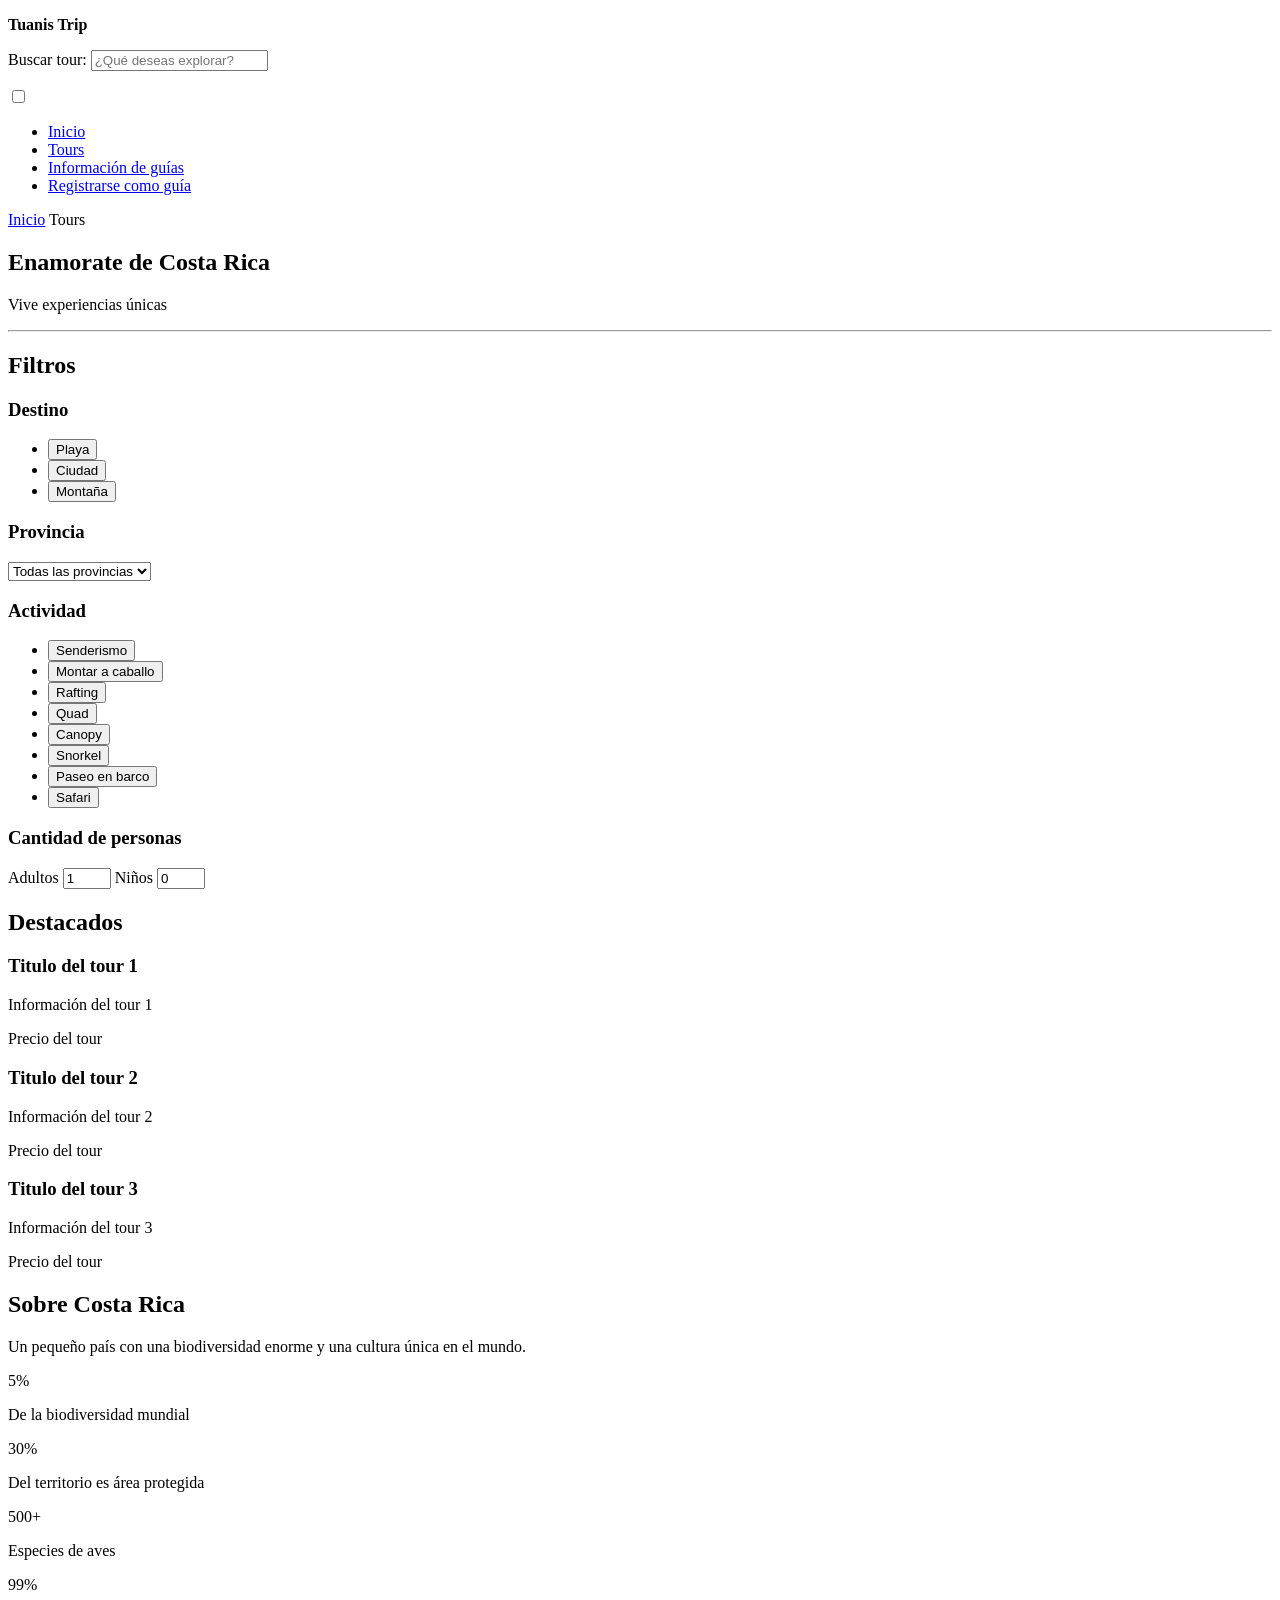
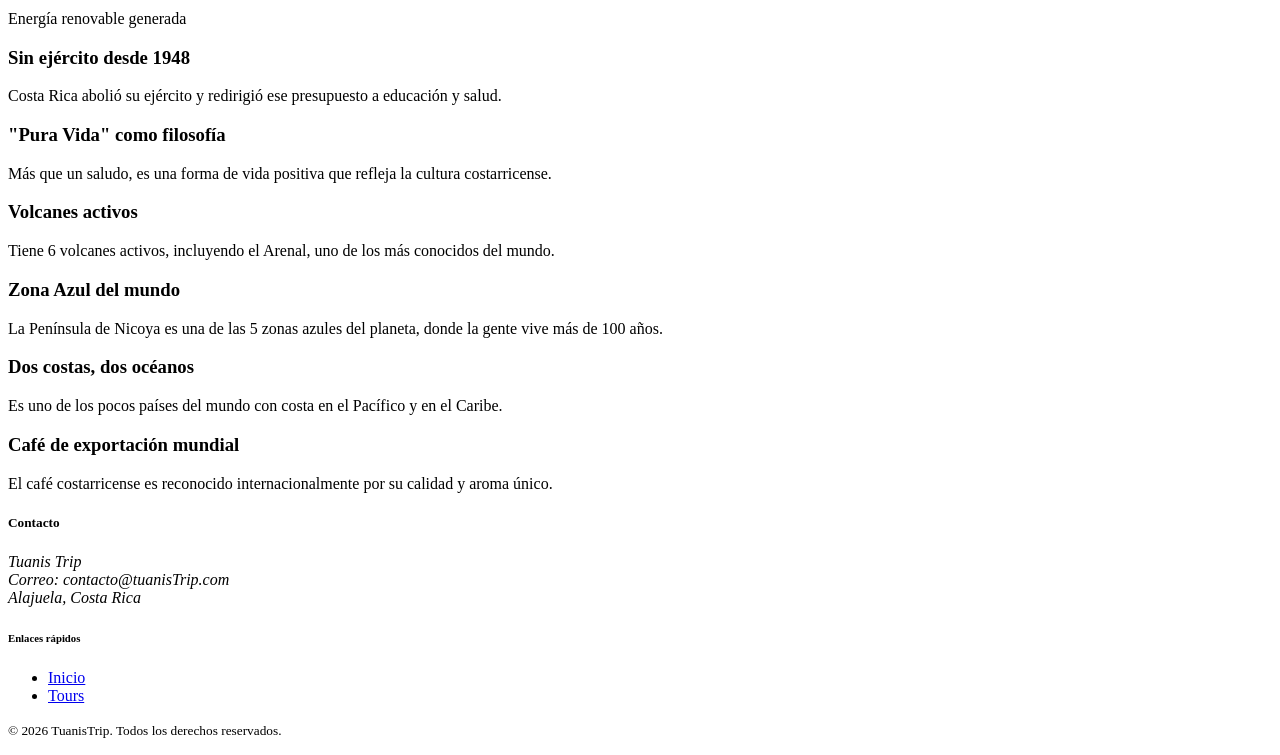
==== index.htm @ bb2200b7 "Añade el pie de pagina" ====
<!DOCTYPE html>
<!--Indica al explorador web que el contenido es de HTML5-->
<html lang="es">
<!--Etiqueta raíz de todo documento HTML-->
<head>
    <!--Podemos agregar características que va a tener la pagina-->
    <meta charset="UTF-8">
    <meta name="viewport" content="width=device-width, initial-scale=1.0">
    <title>Tuanis Trip | Inicio</title>
    <!--Titulo de la pagina web-->
</head>

<!--Contenido de la web-->
<body>
    <!-- Encabezado principal fijo del sitio -->
    <header class="site-header">

        <!-- Agrupa contenido del encabezado -->
        <div class="container header-content">
            <p class="logo"><strong>Tuanis Trip</strong></p>
            <!--Se puede cambiar por la imagen del logo-->

            <label for="busquedaTour">Buscar tour:</label>
            <input type="text" id="busquedaTour" placeholder="¿Qué deseas explorar?">
            <p id="mensajeBusqueda"></p>

            <!-- Checkbox oculto para controlar el menú hamburguesa sin JavaScript -->
            <input type="checkbox" id="menu-toggle" class="menu-toggle">

            <!-- Botón visual del menú hamburguesa -->
            <label for="menu-toggle" class="menu-button">
                <span></span>
                <span></span>
                <span></span>
            </label>

            <!-- Navegación principal -->
            <nav class="main-nav">
                <ul>
                    <li><a class="active-link" href="index.html">Inicio</a></li>
                    <li><a href="#">Tours</a></li>
                    <li><a href="#">Información de guías</a></li>
                    <li><a href="#">Registrarse como guía</a></li>
                </ul>
            </nav>
        </div>
    </header>

    <!-- Ubicación actual Breadcrumb pendiente de hacer -->
    <nav class="breadcrumb" aria-label="Ubicación actual">
        <div class="container">
            <a href="index.html">Inicio</a>
            <span>Tours</span>
        </div>
    </nav>

    <!-- Contenido principal -->
    <main>

        <!-- Sección hero con imagen de fondo -->
        <section class="hero">
            <div class="hero-content">
                <h1>Enamorate de Costa Rica</h1>
                <p>Vive experiencias únicas</p>
            </div>
        </section>

        <hr>
    
        <!-- Sección de exploración: filtros -->
        <section class="seccion-exploracion">

            <!-- Columna izquierda: filtros -->
            <aside class="categorias">
                <h2>Filtros</h2>

                <!-- Filtrar por destino -->
                <h3>Destino</h3>
                
                <ul>
                    <li><button type="button">Playa</button></li>
                    <li><button type="button">Ciudad</button></li>
                    <li><button type="button">Montaña</button></li>
                </ul>

                <!-- Filtrar por provincia -->
                <h3>Provincia</h3>
                
                <div class="grupo-provincia">
                    <select id="provincia" aria-label="Seleccionar provincia">
                        <option value="">Todas las provincias</option>
                        <option value="san-jose">San José</option>
                        <option value="alajuela">Alajuela</option>
                        <option value="cartago">Cartago</option>
                        <option value="heredia">Heredia</option>
                        <option value="guanacaste">Guanacaste</option>
                        <option value="puntarenas">Puntarenas</option>
                        <option value="limon">Limón</option>
                    </select>
                </div>

                <!-- Filtrar por actividad -->
                <h3>Actividad</h3>
                <ul>
                    <li><button type="button">Senderismo</button></li>
                    <li><button type="button">Montar a caballo</button></li>
                    <li><button type="button">Rafting</button></li>
                    <li><button type="button">Quad</button></li>
                    <li><button type="button">Canopy</button></li>
                    <li><button type="button">Snorkel</button></li>
                    <li><button type="button">Paseo en barco</button></li>
                    <li><button type="button">Safari</button></li>
                </ul>

                <!-- Filtrar por cantidad de personas -->
                <h3>Cantidad de personas</h3>
                <div class="grupo-personas">
                    <label for="adultos">Adultos</label>
                    <input type="number" id="adultos" min="1" max="20" value="1">

                    <label for="ninos">Niños</label>
                    <input type="number" id="ninos" min="0" max="20" value="0">
                </div>

            </aside>
            <!-- Fin columna izquierda -->

            <!-- Columna derecha: tours destacados -->
            <section class="destacados">
                <h2>Destacados</h2>

                <article class="tarjeta-tour">
                    <div class="imagen">
                        
                    </div>
                    <div class="tour-info">
                        <h3>Titulo del tour 1</h3>
                        <p>Información del tour 1</p>
                        <p class="tour-precio">Precio del tour</p>
                    </div>
                </article>

                <article class="tarjeta-tour">
                    <div class="imagen">
                        
                    </div>
                    <div class="tour-info">
                        <h3>Titulo del tour 2</h3>
                        <p>Información del tour 2</p>
                        <p class="tour-precio">Precio del tour</p>
                    </div>
                </article>

                <article class="tarjeta-tour">
                    <div class="imagen">
                        
                    </div>
                    <div class="tour-info">
                        <h3>Titulo del tour 3</h3>
                        <p>Información del tour 3</p>
                        <p class="tour-precio">Precio del tour</p>
                    </div>
                </article>

            </section>
            <!-- Fin columna derecha -->

        </section>
        <!-- Fin seccion-exploracion -->

        <section class="info-costa-rica">
            <h2>Sobre Costa Rica</h2>
            <p class="info-subtitulo">Un pequeño país con una biodiversidad enorme y una cultura única en el mundo.</p>
            <!-- Números de impacto -->
            <div class="datos-grid">
                <div class="dato-card">
                    <p class="dato-numero">5%</p>
                    <p class="dato-label">De la biodiversidad mundial</p>
                </div>
    
                <div class="dato-card">
                    <p class="dato-numero">30%</p>
                    <p class="dato-label">Del territorio es área protegida</p>
                </div>
    
                <div class="dato-card">
                    <p class="dato-numero">500+</p>
                    <p class="dato-label">Especies de aves</p>
                </div>
    
                <div class="dato-card">
                    <p class="dato-numero">99%</p>
                    <p class="dato-label">Energía renovable generada</p>
                </div>
    
            </div>
            <!-- Fin datos-grid -->
    
            <!-- Tarjetas de curiosidades -->
            <div class="curiosidades-grid">
                <article class="curiosidad-card">
                    <h3>Sin ejército desde 1948</h3>
                    <p>Costa Rica abolió su ejército y redirigió ese presupuesto a educación y salud.</p>
                </article>
    
                <article class="curiosidad-card">
                    <h3>"Pura Vida" como filosofía</h3>
                    <p>Más que un saludo, es una forma de vida positiva que refleja la cultura costarricense.</p>
                </article>
    
                <article class="curiosidad-card">
                    <h3>Volcanes activos</h3>
                    <p>Tiene 6 volcanes activos, incluyendo el Arenal, uno de los más conocidos del mundo.</p>
                </article>
    
                <article class="curiosidad-card">
                    <h3>Zona Azul del mundo</h3>
                    <p>La Península de Nicoya es una de las 5 zonas azules del planeta, donde la gente vive más de 100 años.</p>
                </article>
        
                <article class="curiosidad-card">
                    <h3>Dos costas, dos océanos</h3>
                    <p>Es uno de los pocos países del mundo con costa en el Pacífico y en el Caribe.</p>
                </article>
    
                <article class="curiosidad-card">
                    <h3>Café de exportación mundial</h3>
                    <p>El café costarricense es reconocido internacionalmente por su calidad y aroma único.</p>
                </article>
    
            </div>
            <!-- Fin curiosidades-grid -->
        </section>
    </main>
    
    <!-- Pie de página -->
    <footer id="contacto">
        <h5>Contacto</h5>
        <address>
            Tuanis Trip<br>
            Correo: contacto@tuanisTrip.com<br>
            Alajuela, Costa Rica
        </address>

        <h6>Enlaces rápidos</h6>
        <ul>
            <li><a href="index.html">Inicio</a></li>
            <li><a href="tours.html">Tours</a></li>
            <!-- Se pueden añadir más enlaces rapido -->
        </ul>

        <p>
            <small>&copy; 2026 TuanisTrip. Todos los derechos reservados.</small>
        </p>
    </footer>

</body>

</html>
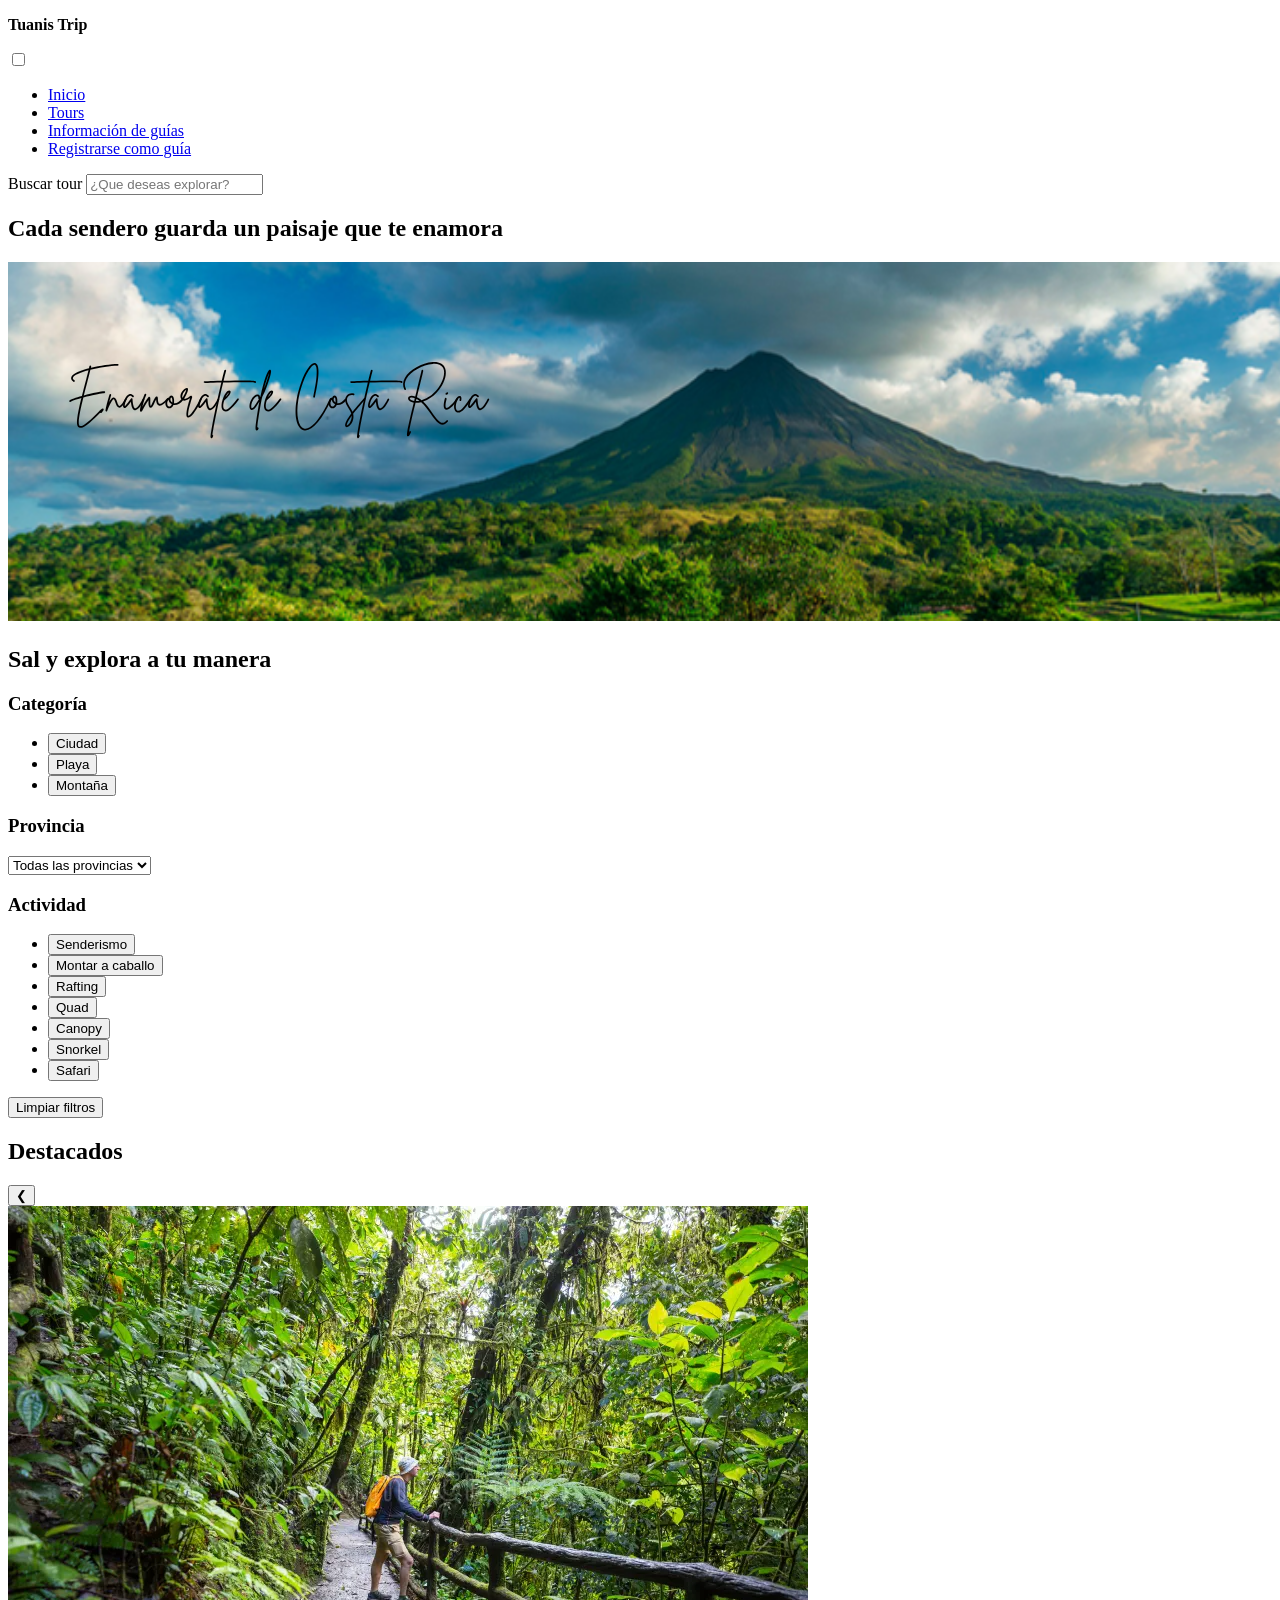
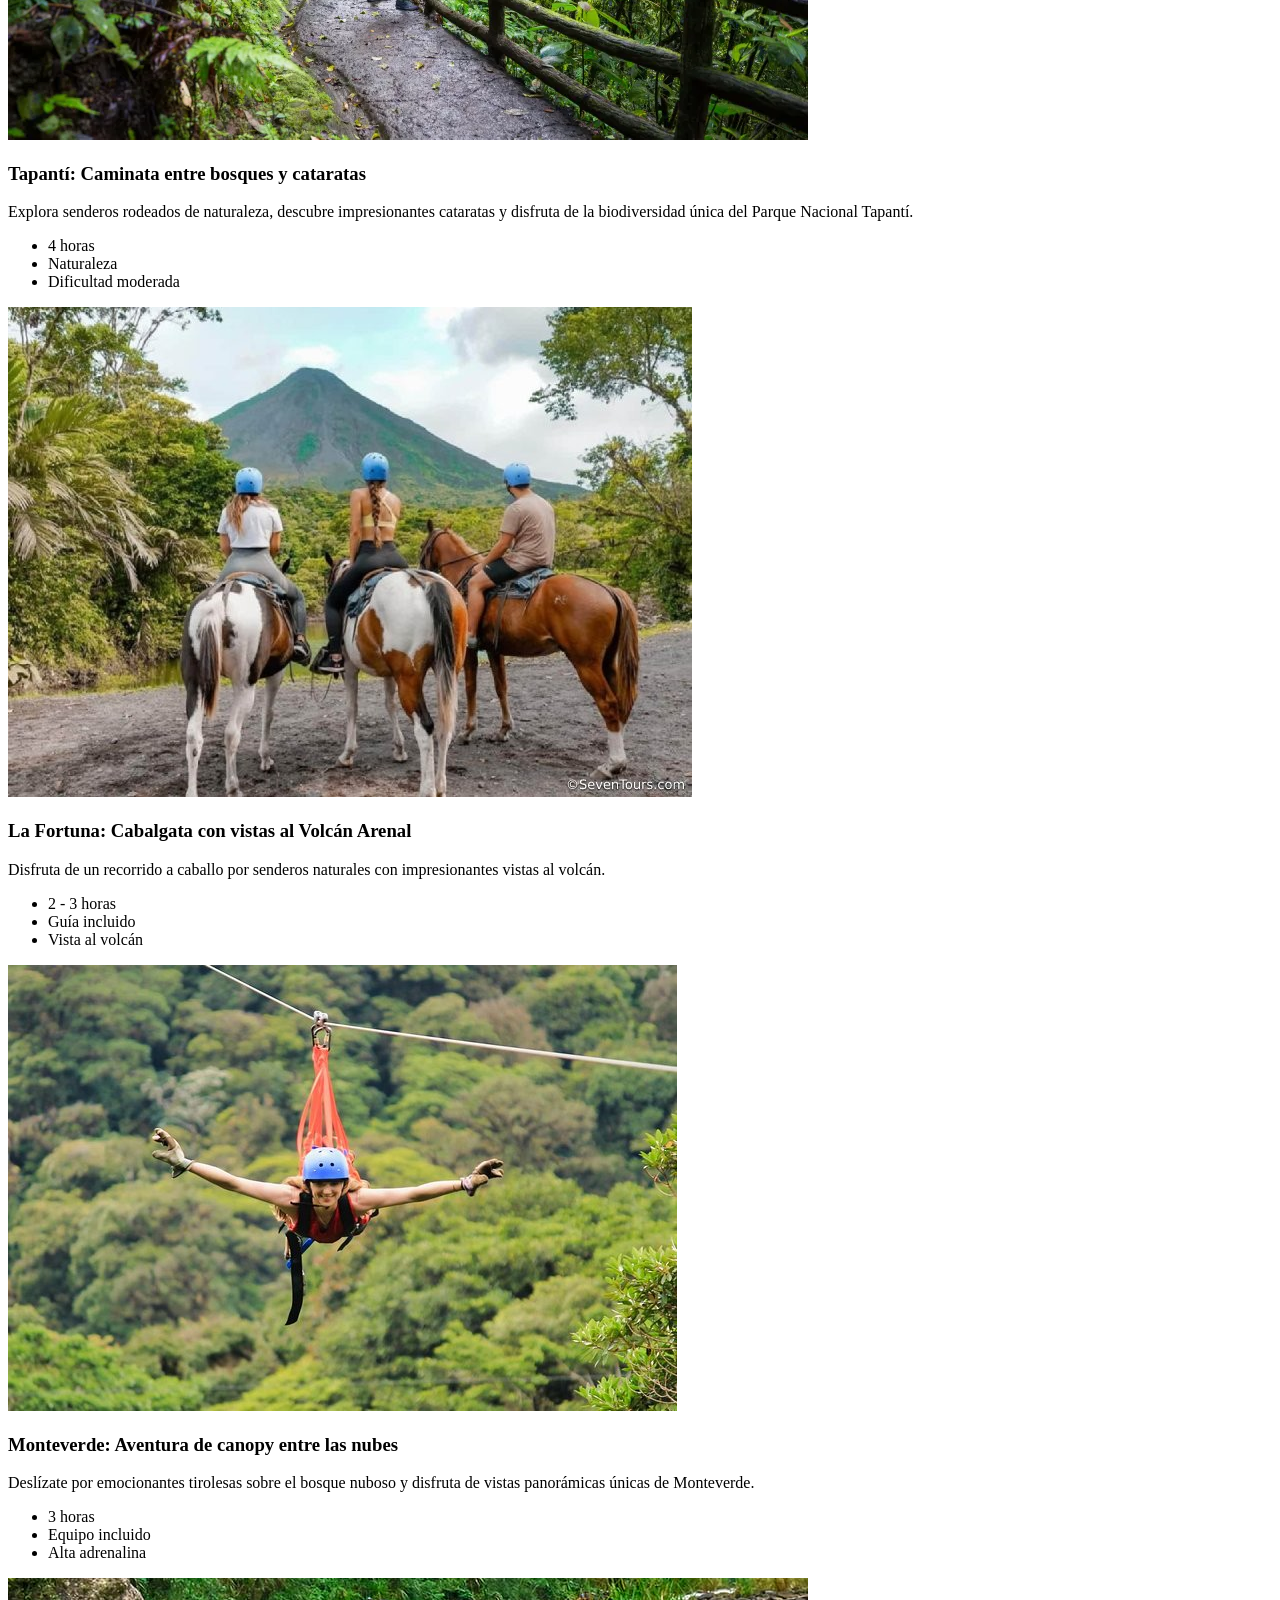
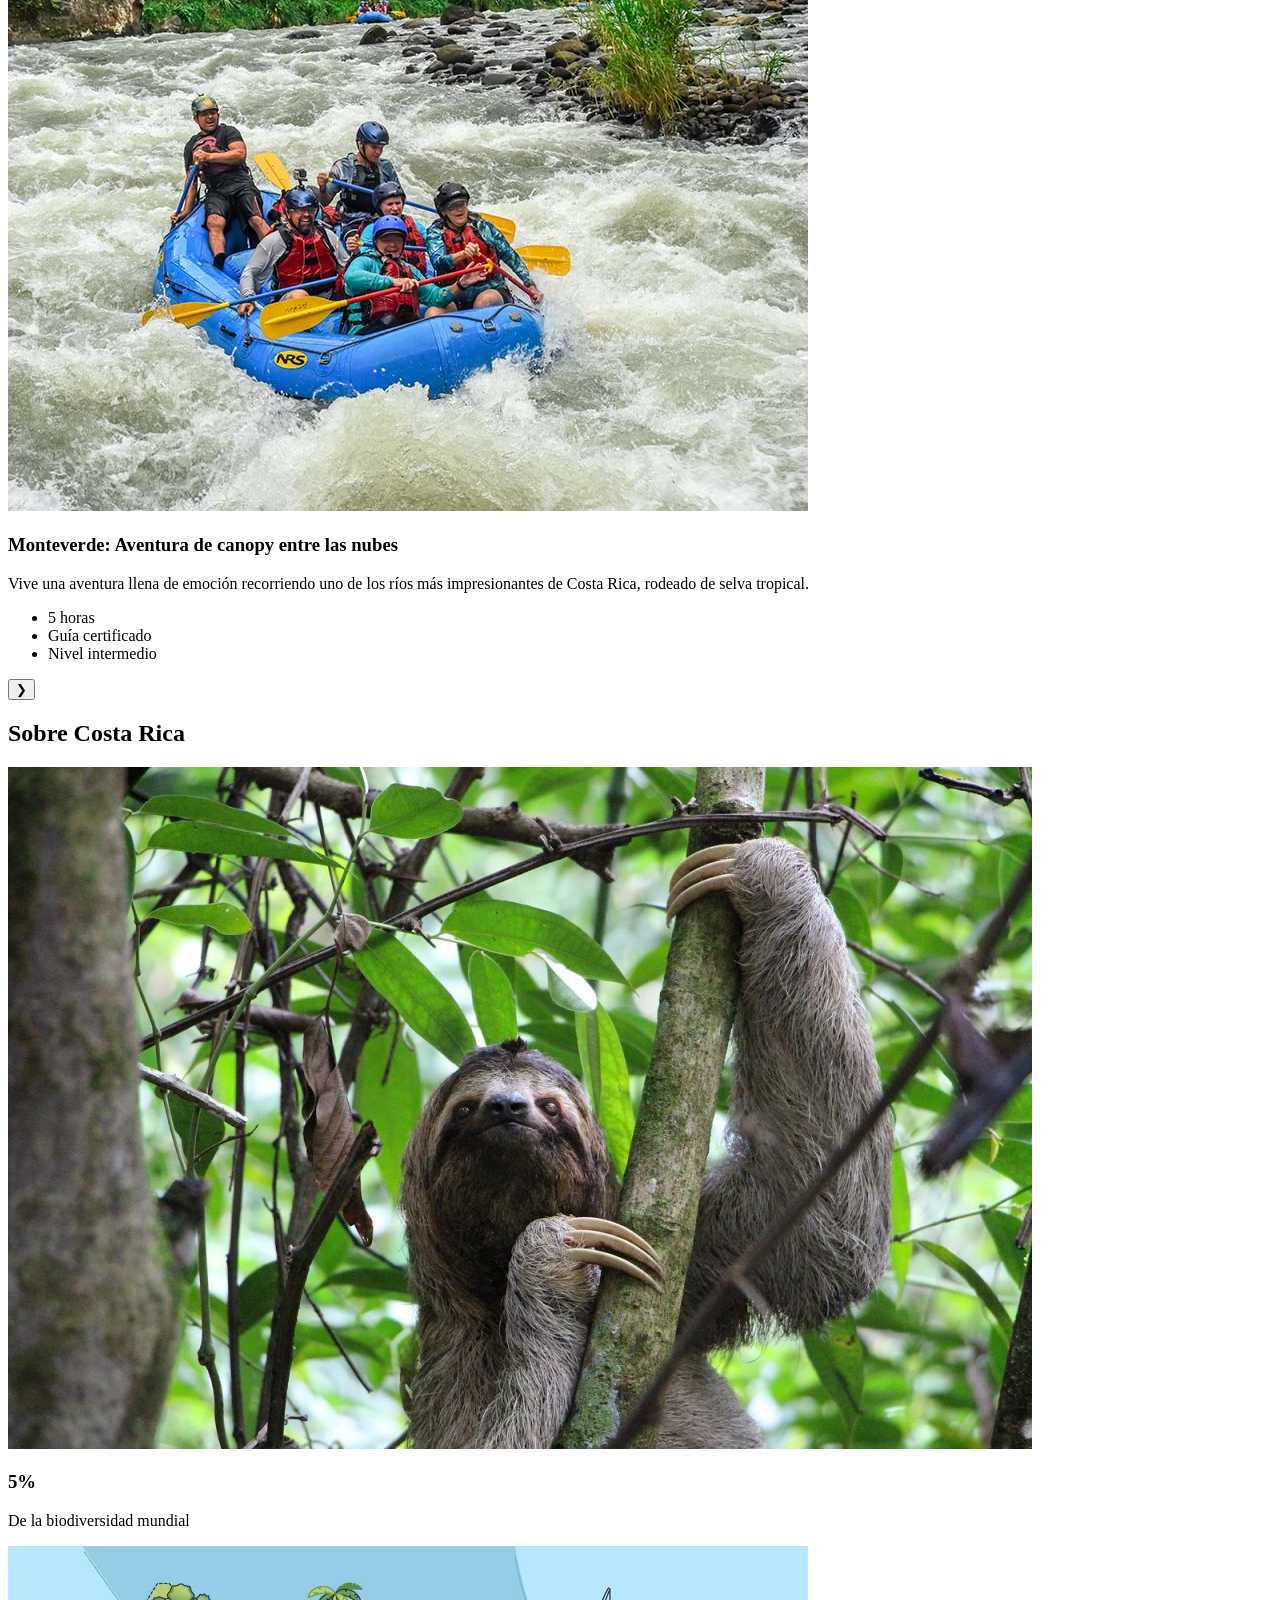
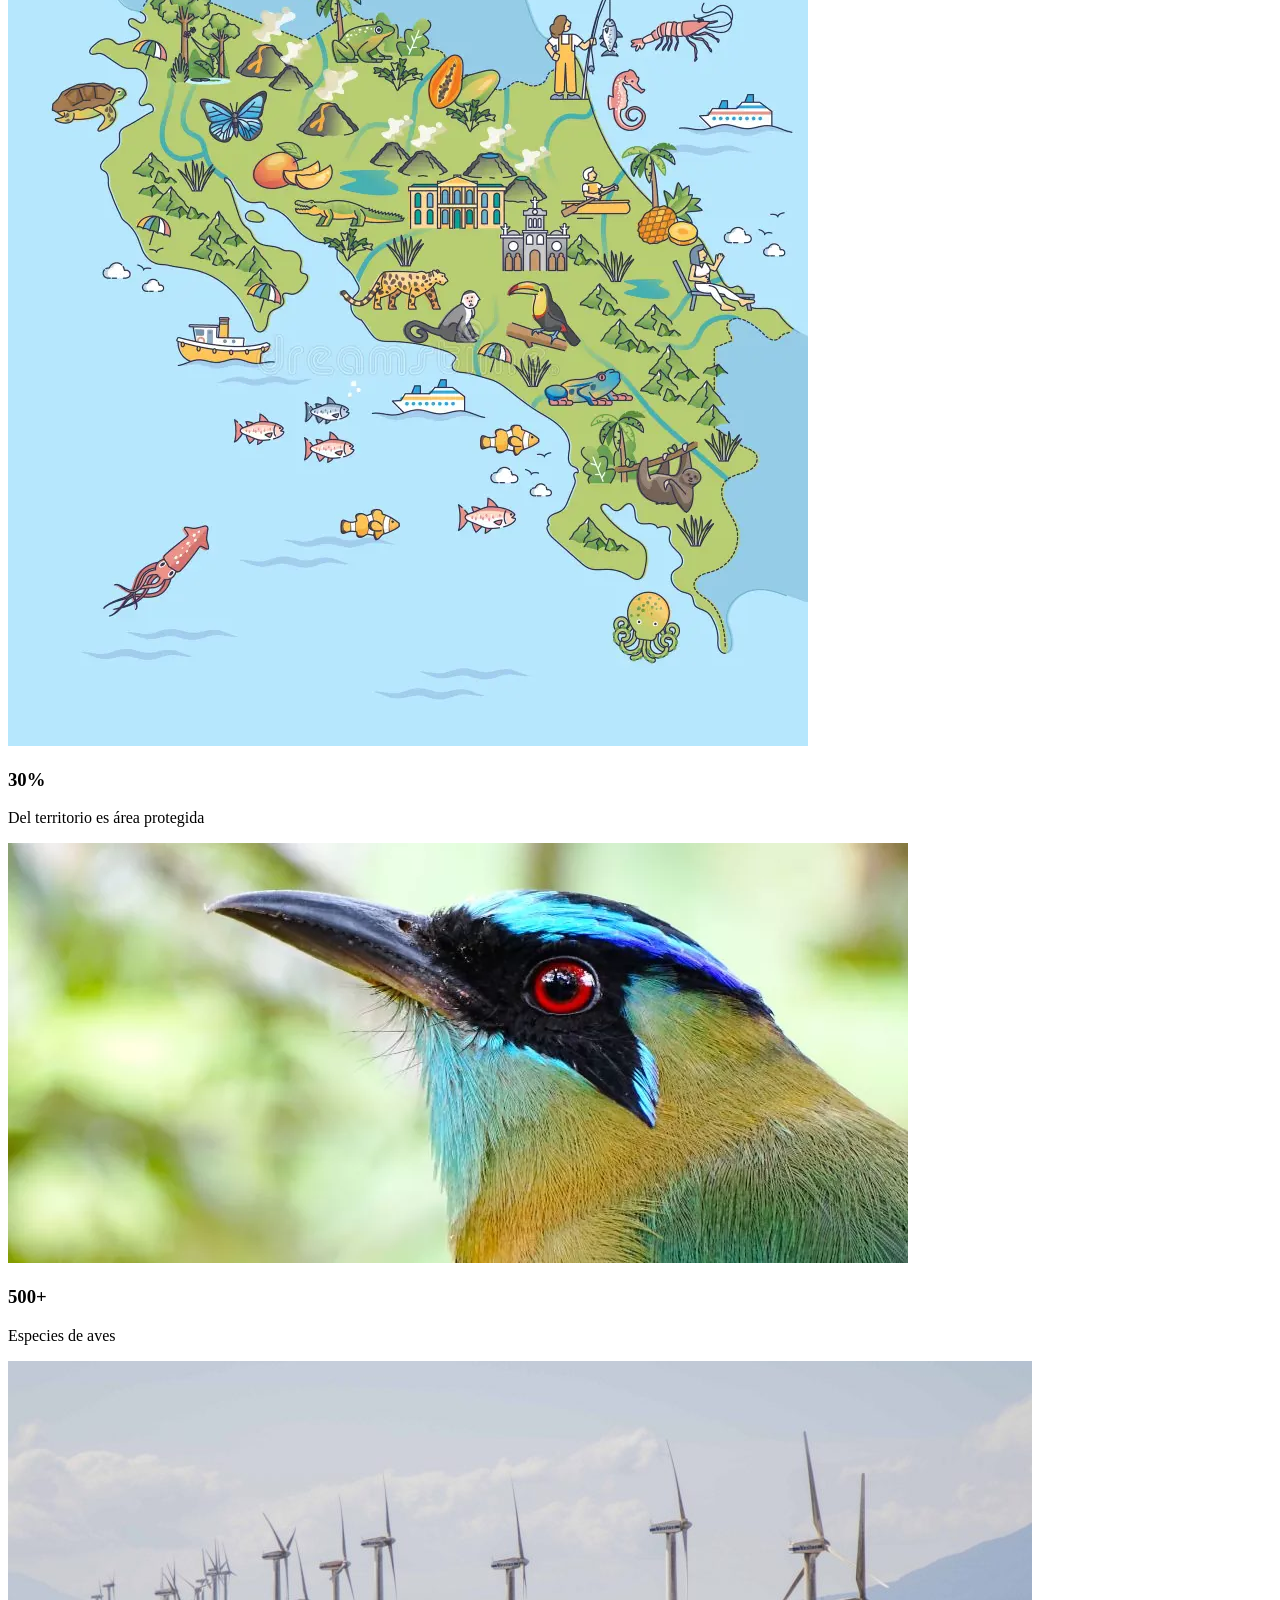
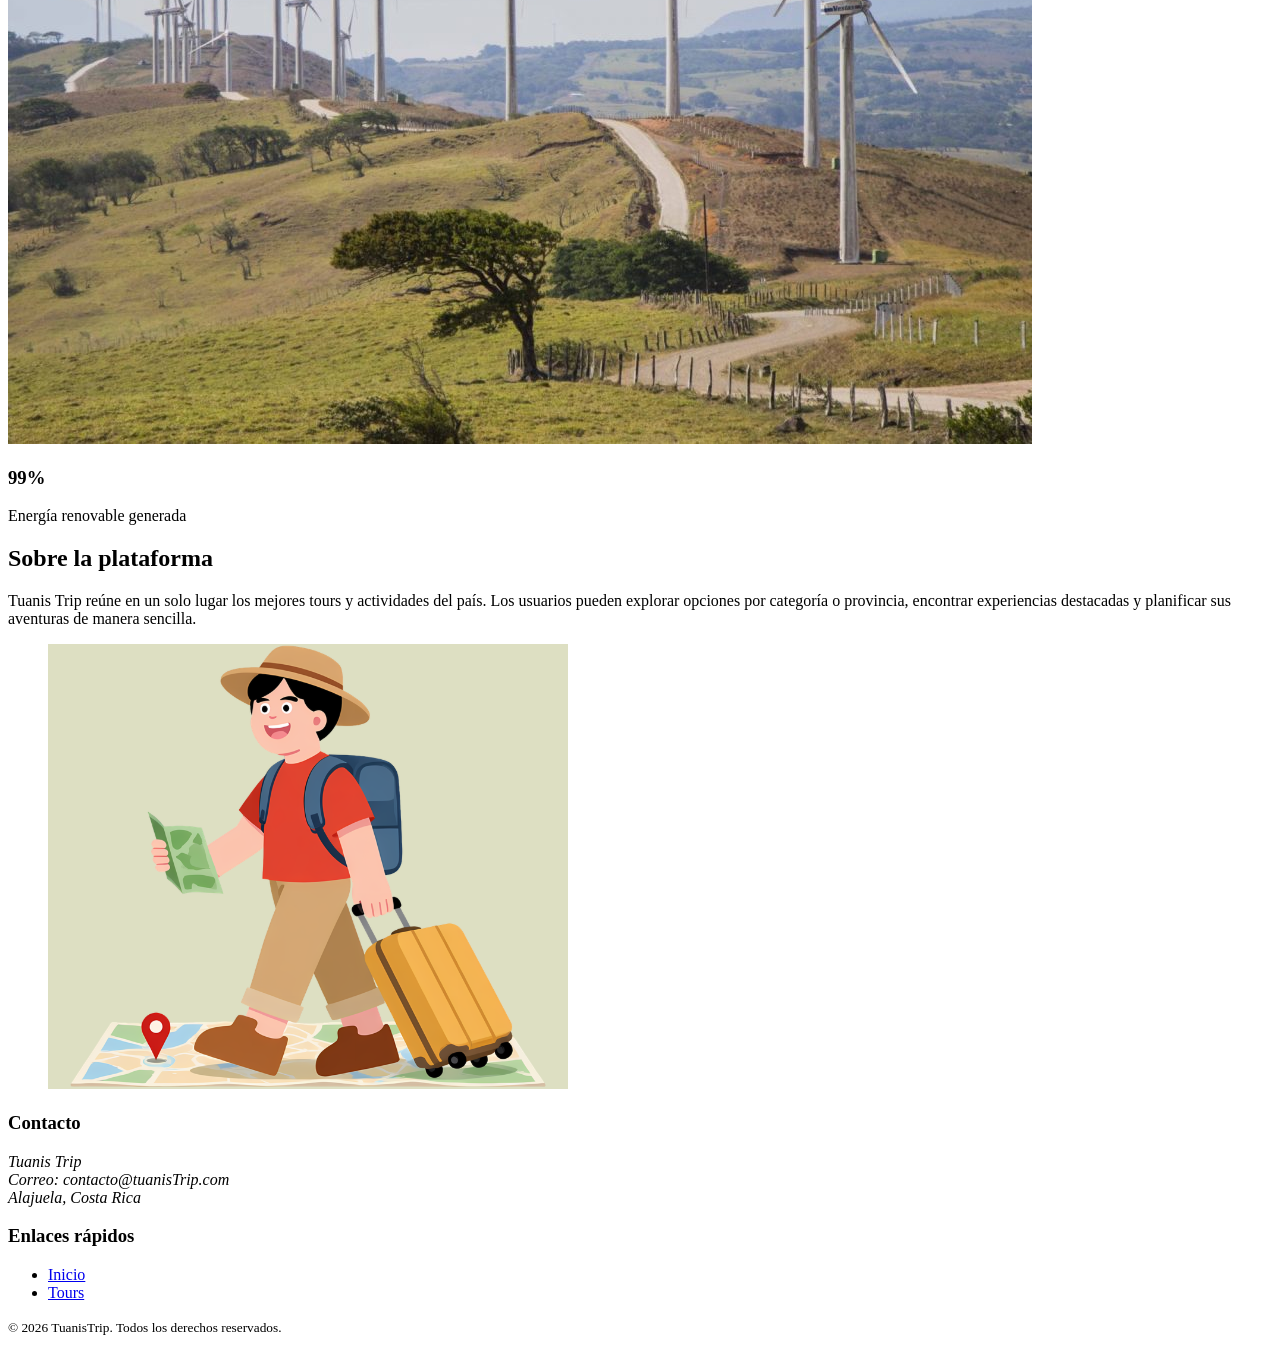
==== commit 99a955a9: "Modificación de estructura HTML" ====
--- a/index.htm
+++ b/index.htm
@@ -20,73 +20,66 @@
             <p class="logo"><strong>Tuanis Trip</strong></p>
             <!--Se puede cambiar por la imagen del logo-->
 
-            <label for="busquedaTour">Buscar tour:</label>
-            <input type="text" id="busquedaTour" placeholder="¿Qué deseas explorar?">
-            <p id="mensajeBusqueda"></p>
-
             <!-- Checkbox oculto para controlar el menú hamburguesa sin JavaScript -->
             <input type="checkbox" id="menu-toggle" class="menu-toggle">
 
             <!-- Botón visual del menú hamburguesa -->
-            <label for="menu-toggle" class="menu-button">
+            <label for="menu-toggle" class="menu-button" aria-label="Abrir menú de navegación">
                 <span></span>
                 <span></span>
                 <span></span>
             </label>
 
             <!-- Navegación principal -->
-            <nav class="main-nav">
+            <nav class="main-nav" aria-label="Navegación principal">
                 <ul>
-                    <li><a class="active-link" href="index.html">Inicio</a></li>
-                    <li><a href="#">Tours</a></li>
-                    <li><a href="#">Información de guías</a></li>
-                    <li><a href="#">Registrarse como guía</a></li>
+                    <li><a href="#inicio">Inicio</a></li>
+                    <li><a href="#tours">Tours</a></li>
+                    <li><a href="#guias">Información de guías</a></li>
+                    <li><a href="#registro-guia">Registrarse como guía</a></li>
                 </ul>
             </nav>
+
+            <!-- Barra de busqueda -->
+            <div class = "buscador">
+                <label for="buscar">Buscar tour</label>
+                <input type="search" id = "buscar" placeholder="¿Que deseas explorar?">
+            </div>
+
         </div>
     </header>
 
-    <!-- Ubicación actual Breadcrumb pendiente de hacer -->
-    <nav class="breadcrumb" aria-label="Ubicación actual">
-        <div class="container">
-            <a href="index.html">Inicio</a>
-            <span>Tours</span>
+    <!-- Imagen de bienvenida -->
+    <section class = "hero-image">
+        <div class = hero-content>
+            <h1>Cada sendero guarda un paisaje que te enamora</h1>
         </div>
-    </nav>
-
-    <!-- Contenido principal -->
+
+        <img src="assets/images/VolcanArenal.png" alt="Volcan Arenal">
+    </section>
+
+    <!-- Contenido principal Filtros y destacados -->
     <main>
-
-        <!-- Sección hero con imagen de fondo -->
-        <section class="hero">
-            <div class="hero-content">
-                <h1>Enamorate de Costa Rica</h1>
-                <p>Vive experiencias únicas</p>
-            </div>
-        </section>
-
-        <hr>
-    
         <!-- Sección de exploración: filtros -->
         <section class="seccion-exploracion">
 
-            <!-- Columna izquierda: filtros -->
-            <aside class="categorias">
-                <h2>Filtros</h2>
-
-                <!-- Filtrar por destino -->
-                <h3>Destino</h3>
-                
-                <ul>
-                    <li><button type="button">Playa</button></li>
-                    <li><button type="button">Ciudad</button></li>
-                    <li><button type="button">Montaña</button></li>
-                </ul>
+            <!-- Filtros -->
+            <aside class="filtros">
+                <h2>Sal y explora a tu manera</h2>
+
+                <!-- Filtrar por categoría -->
+                <div class = "categoria">
+                    <h3>Categoría</h3>
+                    <ul>
+                        <li><button type="button" >Ciudad</button></li>
+                        <li><button type="button">Playa</button></li>
+                        <li><button type="button">Montaña</button></li>
+                    </ul>
+                </div>
 
                 <!-- Filtrar por provincia -->
-                <h3>Provincia</h3>
-                
                 <div class="grupo-provincia">
+                    <h3>Provincia</h3>
                     <select id="provincia" aria-label="Seleccionar provincia">
                         <option value="">Todas las provincias</option>
                         <option value="san-jose">San José</option>
@@ -100,67 +93,109 @@
                 </div>
 
                 <!-- Filtrar por actividad -->
-                <h3>Actividad</h3>
-                <ul>
-                    <li><button type="button">Senderismo</button></li>
-                    <li><button type="button">Montar a caballo</button></li>
-                    <li><button type="button">Rafting</button></li>
-                    <li><button type="button">Quad</button></li>
-                    <li><button type="button">Canopy</button></li>
-                    <li><button type="button">Snorkel</button></li>
-                    <li><button type="button">Paseo en barco</button></li>
-                    <li><button type="button">Safari</button></li>
-                </ul>
-
-                <!-- Filtrar por cantidad de personas -->
-                <h3>Cantidad de personas</h3>
-                <div class="grupo-personas">
-                    <label for="adultos">Adultos</label>
-                    <input type="number" id="adultos" min="1" max="20" value="1">
-
-                    <label for="ninos">Niños</label>
-                    <input type="number" id="ninos" min="0" max="20" value="0">
-                </div>
+                <div class = "actividad">
+                    <h3>Actividad</h3>
+                    <ul>
+                        <li><button type="button">Senderismo</button></li>
+                        <li><button type="button">Montar a caballo</button></li>
+                        <li><button type="button">Rafting</button></li>
+                        <li><button type="button">Quad</button></li>
+                        <li><button type="button">Canopy</button></li>
+                        <li><button type="button">Snorkel</button></li>
+                        <li><button type="button">Safari</button></li>
+                </div>
+                    </ul>
+                    
+
+                <button id="btnLimpiarFiltros" class="btn-clear">Limpiar filtros</button>
 
             </aside>
             <!-- Fin columna izquierda -->
 
-            <!-- Columna derecha: tours destacados -->
+            <!-- Tours destacados -->
             <section class="destacados">
+
                 <h2>Destacados</h2>
 
-                <article class="tarjeta-tour">
-                    <div class="imagen">
-                        
-                    </div>
-                    <div class="tour-info">
-                        <h3>Titulo del tour 1</h3>
-                        <p>Información del tour 1</p>
-                        <p class="tour-precio">Precio del tour</p>
-                    </div>
-                </article>
-
-                <article class="tarjeta-tour">
-                    <div class="imagen">
-                        
-                    </div>
-                    <div class="tour-info">
-                        <h3>Titulo del tour 2</h3>
-                        <p>Información del tour 2</p>
-                        <p class="tour-precio">Precio del tour</p>
-                    </div>
-                </article>
-
-                <article class="tarjeta-tour">
-                    <div class="imagen">
-                        
-                    </div>
-                    <div class="tour-info">
-                        <h3>Titulo del tour 3</h3>
-                        <p>Información del tour 3</p>
-                        <p class="tour-precio">Precio del tour</p>
-                    </div>
-                </article>
+                <button id="btnAnterior">&#10094;</button>
+
+                <div class="contenedor-carrusel">
+                    <!-- Tour 1 -->
+                    <article class="tarjeta-tour">
+                        <img src="assets/images/Caminata.png" alt="Caminata en Tapantí">
+                        <div>
+                            <h3>Tapantí: Caminata entre bosques y cataratas</h3>
+
+                            <p>
+                                Explora senderos rodeados de naturaleza,
+                                descubre impresionantes cataratas y disfruta
+                                de la biodiversidad única del Parque Nacional Tapantí. 
+                            </p>
+                            <ul>
+                                <li>4 horas</li>
+                                <li>Naturaleza</li>
+                                <li>Dificultad moderada</li>
+                            </ul>
+                        </div>
+                    </article>
+
+                    <!-- Tour 2 -->
+                    <article class="tarjeta-tour">
+                        <img src="assets/images/Cabalgata.png" alt="Cabalgata en La Fortuna">
+                        <div>
+                            <h3>La Fortuna: Cabalgata con vistas al Volcán Arenal</h3>
+
+                            <p>
+                                Disfruta de un recorrido a caballo por senderos
+                                naturales con impresionantes vistas al volcán.
+                            </p>
+                            <ul>
+                                <li>2 - 3 horas</li>
+                                <li>Guía incluido</li>
+                                <li>Vista al volcán</li>
+                            </ul>
+                        </div>
+                    </article>
+
+                    <!-- Tour 3 -->
+                    <article class="tarjeta-tour">
+                        <img src="assets/images/Canopy.png" alt="Canopy en Montever">
+                        <div>
+                            <h3>Monteverde: Aventura de canopy entre las nubes</h3>
+
+                            <p>
+                                Deslízate por emocionantes tirolesas sobre el bosque nuboso
+                                y disfruta de vistas panorámicas únicas de Monteverde.
+                            </p>
+                            <ul>
+                                <li>3 horas</li>
+                                <li>Equipo incluido</li>
+                                <li>Alta adrenalina</li>
+                            </ul>
+                        </div>
+                    </article>
+
+                    <!-- Tour 4 -->
+                    <article class="tarjeta-tour">
+                        <img src="assets/images/Rafting.png" alt="Rafting en el Río Pacuare">
+                        <div>
+                            <h3>Monteverde: Aventura de canopy entre las nubes</h3>
+
+                            <p>
+                                Vive una aventura llena de emoción recorriendo uno de los
+                                ríos más impresionantes de Costa Rica, rodeado de selva tropical.
+                            </p>
+                            <ul>
+                                <li>5 horas</li>
+                                <li>Guía certificado</li>
+                                <li>Nivel intermedio</li>
+                            </ul>
+                        </div>
+                    </article>
+
+                </div>
+
+                <button id="btnSiguiente">&#10095;</button>
 
             </section>
             <!-- Fin columna derecha -->
@@ -168,81 +203,73 @@
         </section>
         <!-- Fin seccion-exploracion -->
 
-        <section class="info-costa-rica">
+        <!-- Información de CR -->
+        <section class = "sobre-CR">
             <h2>Sobre Costa Rica</h2>
-            <p class="info-subtitulo">Un pequeño país con una biodiversidad enorme y una cultura única en el mundo.</p>
-            <!-- Números de impacto -->
-            <div class="datos-grid">
-                <div class="dato-card">
-                    <p class="dato-numero">5%</p>
-                    <p class="dato-label">De la biodiversidad mundial</p>
-                </div>
-    
-                <div class="dato-card">
-                    <p class="dato-numero">30%</p>
-                    <p class="dato-label">Del territorio es área protegida</p>
-                </div>
-    
-                <div class="dato-card">
-                    <p class="dato-numero">500+</p>
-                    <p class="dato-label">Especies de aves</p>
-                </div>
-    
-                <div class="dato-card">
-                    <p class="dato-numero">99%</p>
-                    <p class="dato-label">Energía renovable generada</p>
-                </div>
-    
-            </div>
-            <!-- Fin datos-grid -->
-    
-            <!-- Tarjetas de curiosidades -->
-            <div class="curiosidades-grid">
-                <article class="curiosidad-card">
-                    <h3>Sin ejército desde 1948</h3>
-                    <p>Costa Rica abolió su ejército y redirigió ese presupuesto a educación y salud.</p>
-                </article>
-    
-                <article class="curiosidad-card">
-                    <h3>"Pura Vida" como filosofía</h3>
-                    <p>Más que un saludo, es una forma de vida positiva que refleja la cultura costarricense.</p>
-                </article>
-    
-                <article class="curiosidad-card">
-                    <h3>Volcanes activos</h3>
-                    <p>Tiene 6 volcanes activos, incluyendo el Arenal, uno de los más conocidos del mundo.</p>
-                </article>
-    
-                <article class="curiosidad-card">
-                    <h3>Zona Azul del mundo</h3>
-                    <p>La Península de Nicoya es una de las 5 zonas azules del planeta, donde la gente vive más de 100 años.</p>
-                </article>
-        
-                <article class="curiosidad-card">
-                    <h3>Dos costas, dos océanos</h3>
-                    <p>Es uno de los pocos países del mundo con costa en el Pacífico y en el Caribe.</p>
-                </article>
-    
-                <article class="curiosidad-card">
-                    <h3>Café de exportación mundial</h3>
-                    <p>El café costarricense es reconocido internacionalmente por su calidad y aroma único.</p>
-                </article>
-    
-            </div>
-            <!-- Fin curiosidades-grid -->
+
+            <!-- Dato 1 -->
+            <article class = "card-CR">
+                <img src="assets/images/Perezoso.png" alt="Perezoso">
+                <h3>5%</h3>
+                <p>De la biodiversidad mundial</p>
+            </article>
+
+            <!-- Dato 2 -->
+            <article class = "card-CR">
+                <img src="assets/images/Mapa.png" alt="Mapa de Costa Rica">
+                <h3>30%</h3>
+                <p>Del territorio es área protegida</p>
+            </article>
+
+            <!-- Dato 3 -->
+            <article class = "card-CR">
+                <img src="assets/images/Ave.png" alt="Ave de CR">
+                <h3>500+</h3>
+                <p>Especies de aves</p>
+            </article>
+
+            <!-- Dato 4 -->
+            <article class = "card-CR">
+                <img src="assets/images/EnergíaRenovable.png" alt="Energía renovable">
+                <h3>99%</h3>
+                <p>Energía renovable generada</p>
+            </article>
+
         </section>
+        <!-- Fin Sobre CR -->
+
+        <!-- Sobre la Plataforma -->
+        <section class="sobre-plataforma">
+
+            <article>
+                <h2>Sobre la plataforma</h2>
+                <p>
+                    Tuanis Trip reúne en un solo lugar los mejores tours y
+                    actividades del país. Los usuarios pueden explorar opciones
+                    por categoría o provincia, encontrar experiencias destacadas
+                    y planificar sus aventuras de manera sencilla.
+                </p>
+            </article>
+
+            <figure>
+                <img src="assets/images/turista.png" alt="Turista explorando Costa Rica">
+            </figure>
+
+        </section>
+        <!-- Fin Sobre la Plataforma -->
+
     </main>
     
     <!-- Pie de página -->
     <footer id="contacto">
-        <h5>Contacto</h5>
+        <h3>Contacto</h3>
         <address>
             Tuanis Trip<br>
             Correo: contacto@tuanisTrip.com<br>
             Alajuela, Costa Rica
         </address>
 
-        <h6>Enlaces rápidos</h6>
+        <h3>Enlaces rápidos</h3>
         <ul>
             <li><a href="index.html">Inicio</a></li>
             <li><a href="tours.html">Tours</a></li>
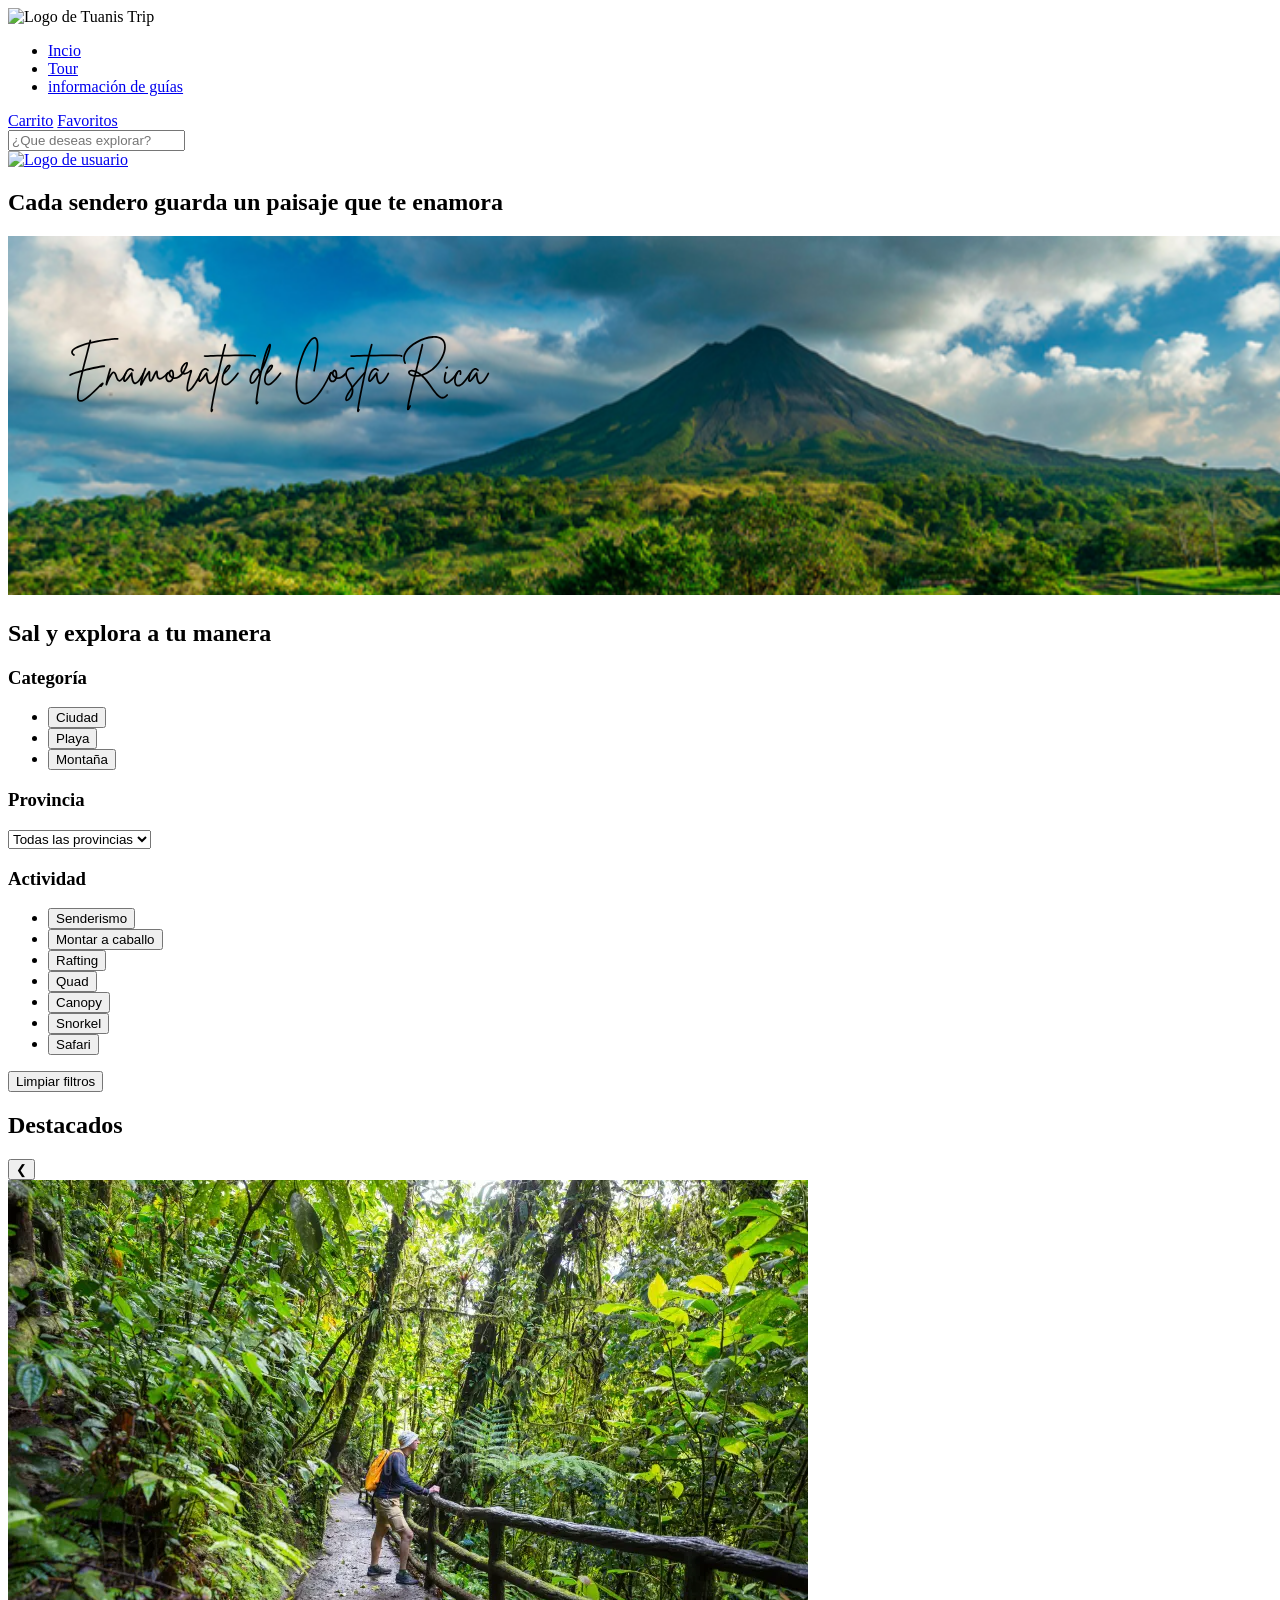
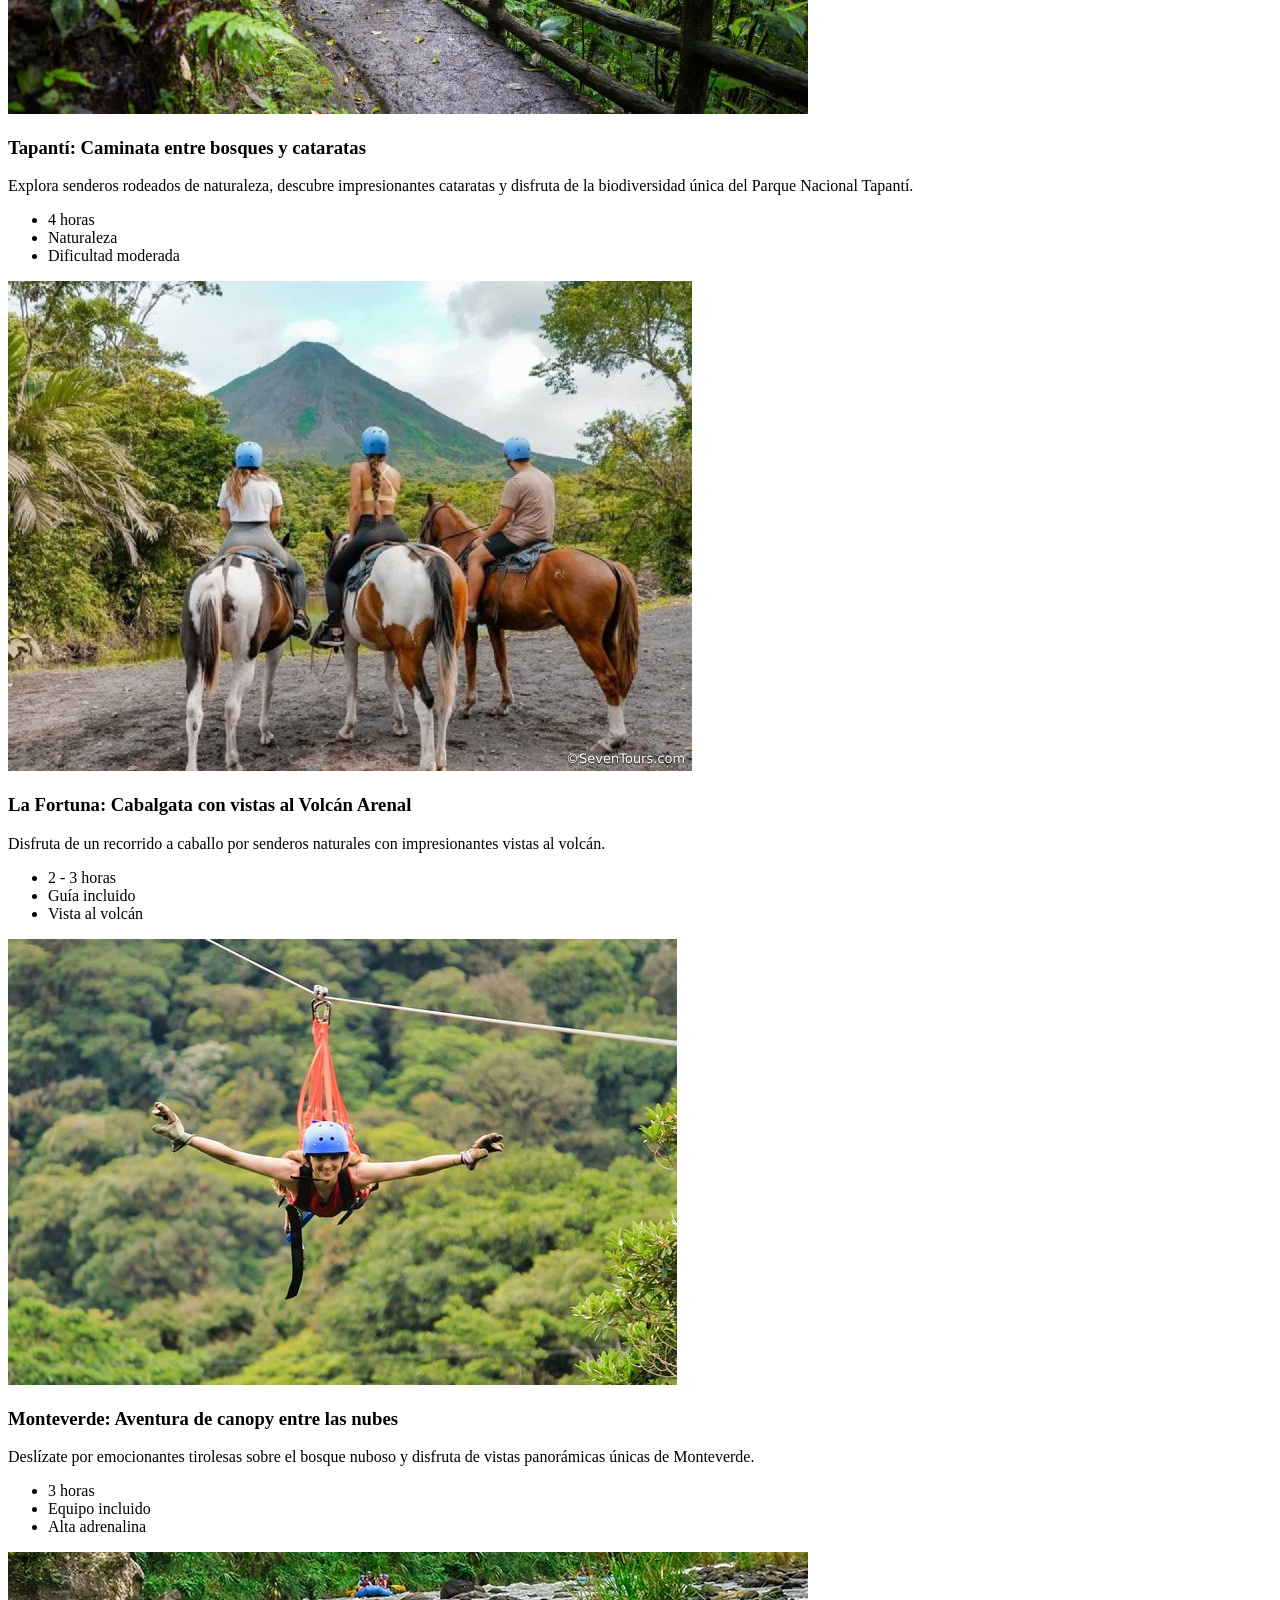
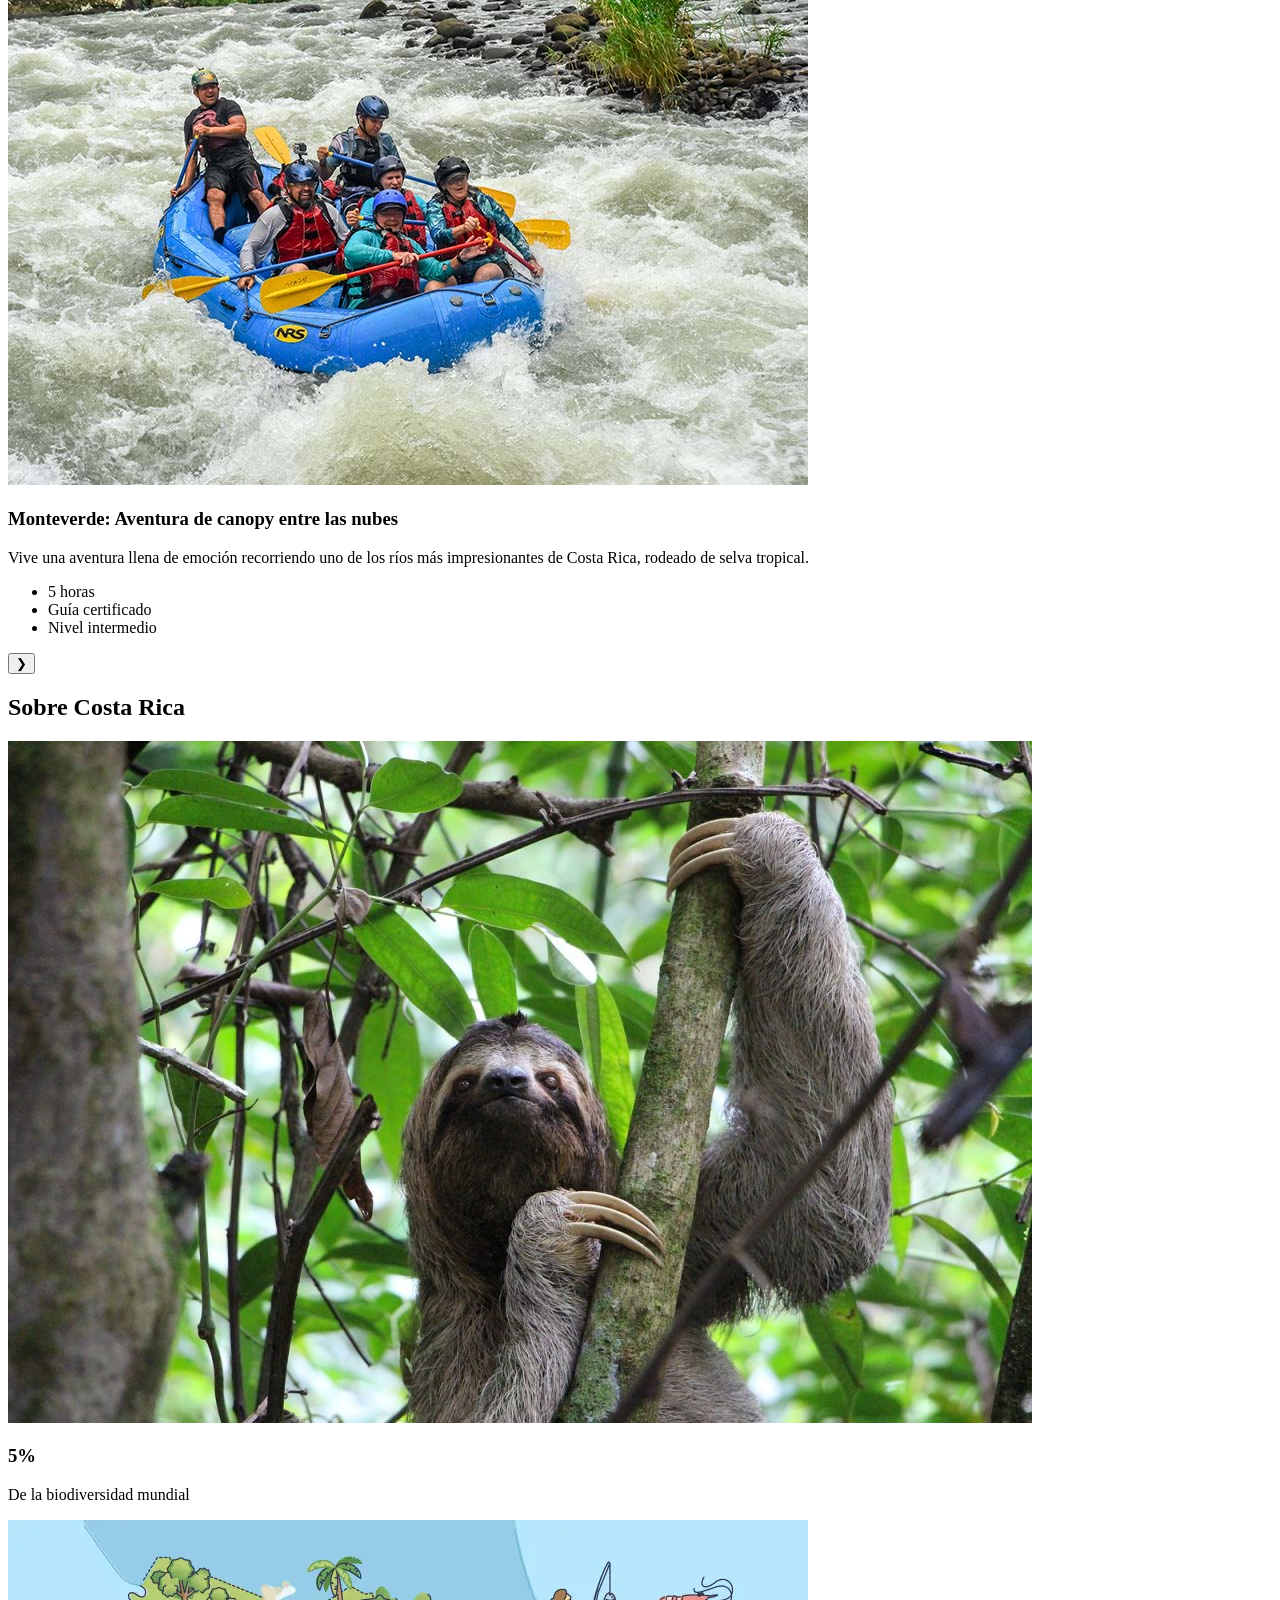
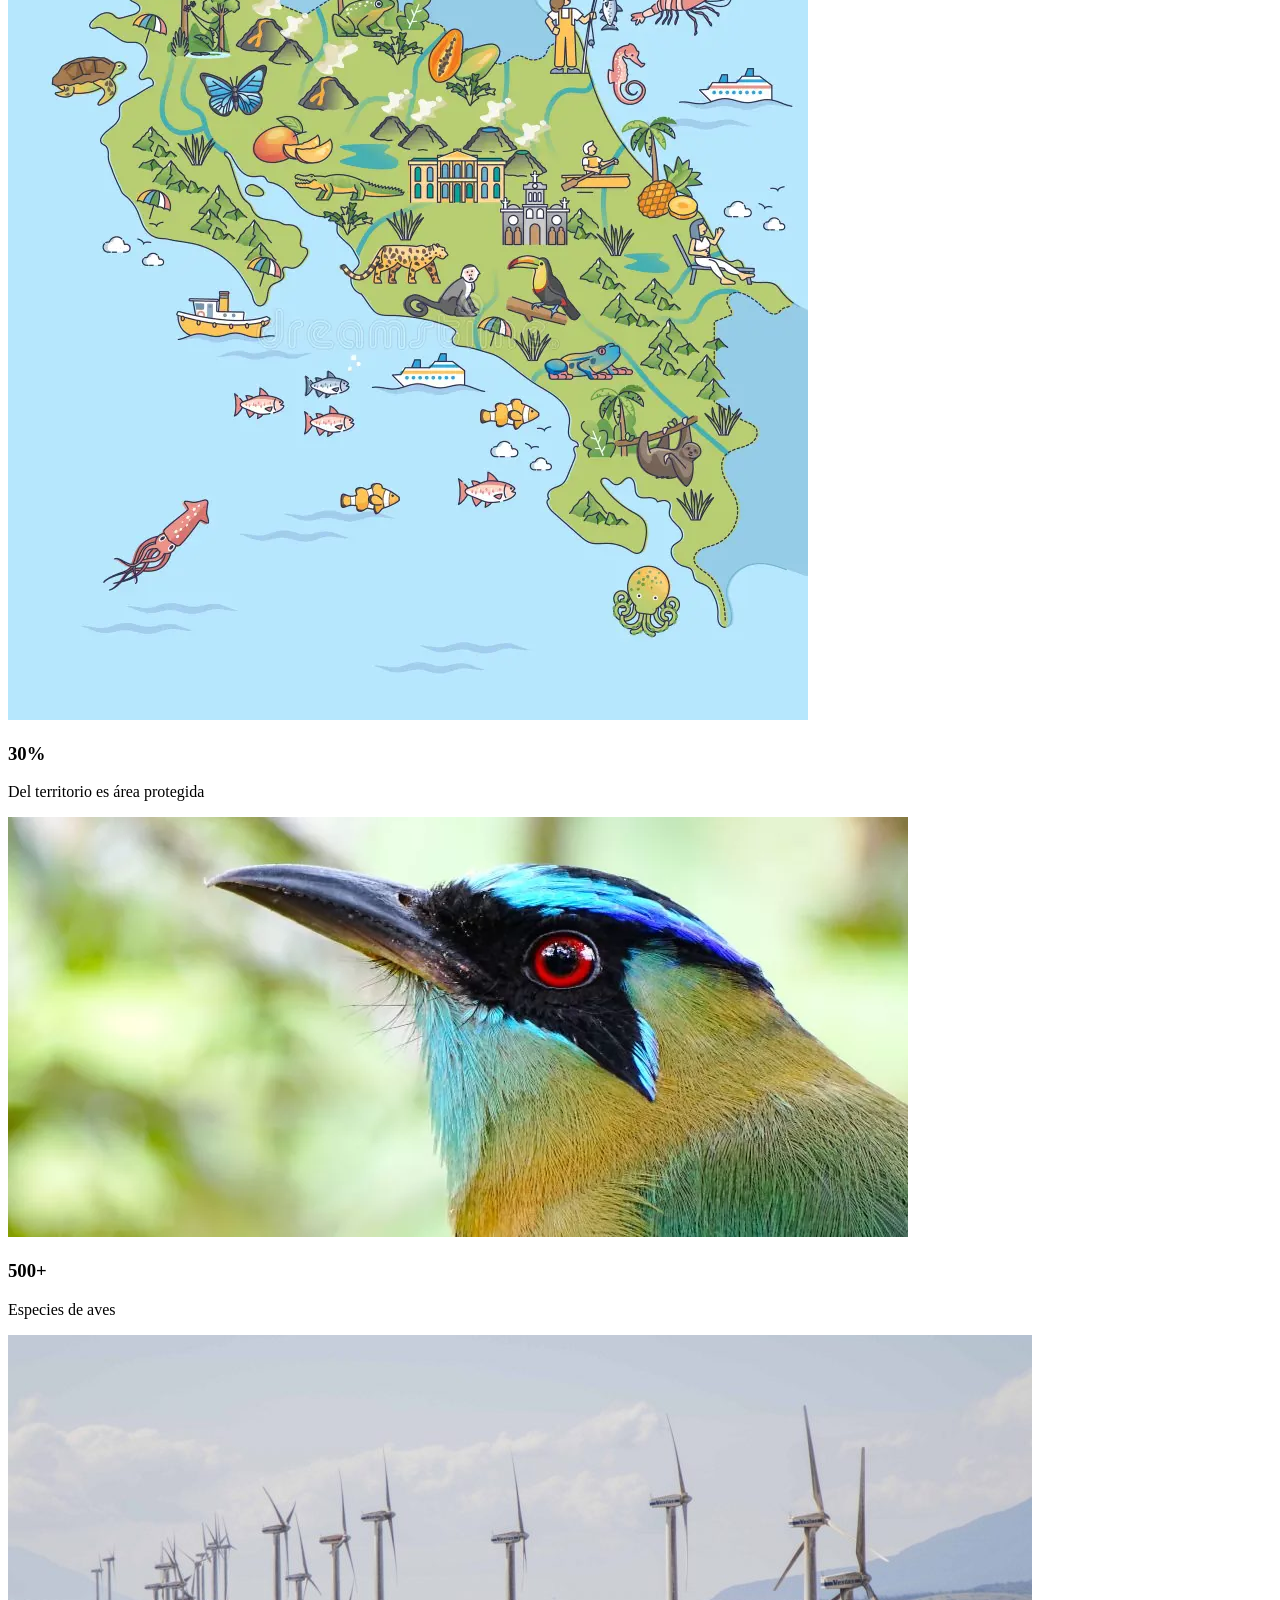
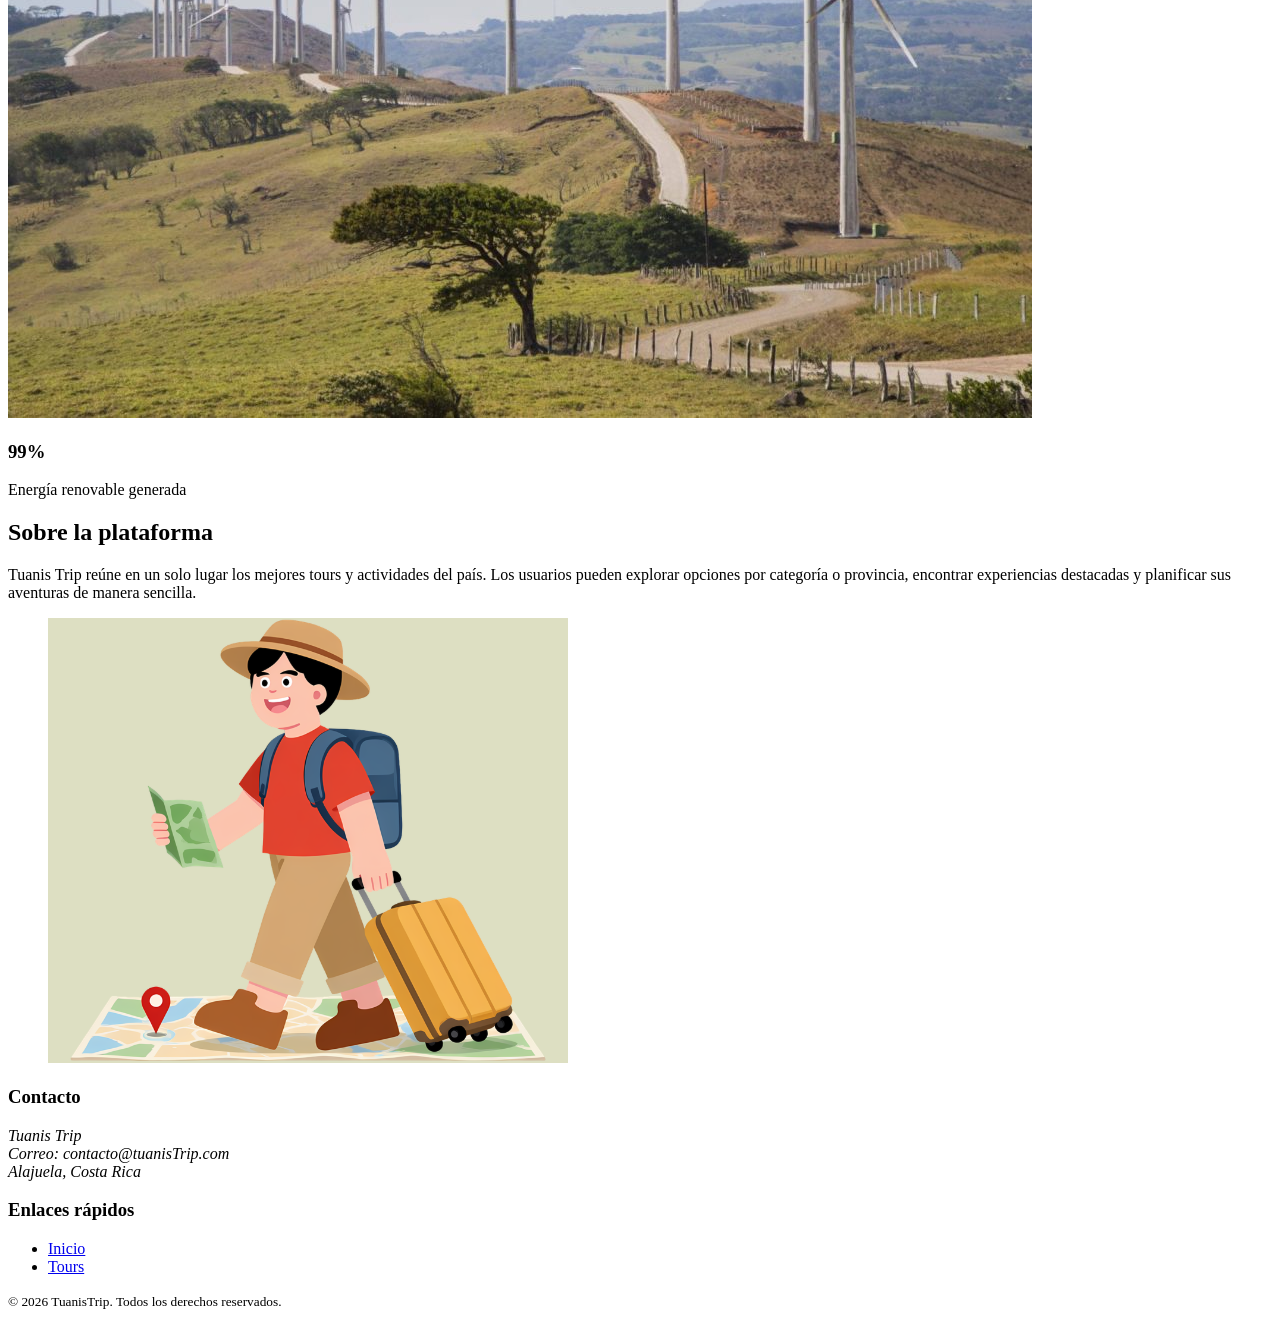
==== commit f0b1a8b3: "Modificación en el header" ====
--- a/index.htm
+++ b/index.htm
@@ -1,52 +1,59 @@
 <!DOCTYPE html>
-<!--Indica al explorador web que el contenido es de HTML5-->
 <html lang="es">
-<!--Etiqueta raíz de todo documento HTML-->
 <head>
-    <!--Podemos agregar características que va a tener la pagina-->
     <meta charset="UTF-8">
     <meta name="viewport" content="width=device-width, initial-scale=1.0">
+    <meta name="description"
+        content="Tuanis Trips es una app web que ofrece servicios turisticos a usuarios que visitan Costa Rica">
+    <meta name="keywords"
+        content="guia turistico, Costa Rica, turismo, , naturaleza, fauna">
+    <meta name="author" content="Tuanis Trip">
     <title>Tuanis Trip | Inicio</title>
-    <!--Titulo de la pagina web-->
+    <!--Link para los iconos-->
+    <link rel="stylesheet" 
+    href="https://cdnjs.cloudflare.com/ajax/libs/font-awesome/7.0.1/css/all.min.css" 
+    integrity="sha512-2SwdPD6INVrV/lHTZbO2nodKhrnDdJK9/kg2XD1r9uGqPo1cUbujc+IYdlYdEErWNu69gVcYgdxlmVmzTWnetw==" 
+    crossorigin="anonymous" 
+    referrerpolicy="no-referrer"/>
+
 </head>
 
 <!--Contenido de la web-->
 <body>
-    <!-- Encabezado principal fijo del sitio -->
-    <header class="site-header">
-
-        <!-- Agrupa contenido del encabezado -->
-        <div class="container header-content">
-            <p class="logo"><strong>Tuanis Trip</strong></p>
-            <!--Se puede cambiar por la imagen del logo-->
-
-            <!-- Checkbox oculto para controlar el menú hamburguesa sin JavaScript -->
-            <input type="checkbox" id="menu-toggle" class="menu-toggle">
-
-            <!-- Botón visual del menú hamburguesa -->
-            <label for="menu-toggle" class="menu-button" aria-label="Abrir menú de navegación">
-                <span></span>
-                <span></span>
-                <span></span>
-            </label>
-
-            <!-- Navegación principal -->
-            <nav class="main-nav" aria-label="Navegación principal">
-                <ul>
-                    <li><a href="#inicio">Inicio</a></li>
-                    <li><a href="#tours">Tours</a></li>
-                    <li><a href="#guias">Información de guías</a></li>
-                    <li><a href="#registro-guia">Registrarse como guía</a></li>
-                </ul>
-            </nav>
-
-            <!-- Barra de busqueda -->
-            <div class = "buscador">
-                <label for="buscar">Buscar tour</label>
+    <!--Encabezado principal fijo de la web-->
+    <header class = "site-header">
+    <!--Centrar el contenido de la pantalla-->    
+    <div class = "container site-header">
+        <!--Logotipo-->
+        <img src="assets/images/logoTuanisTrip.png" alt="Logo de Tuanis Trip">
+
+        <!--Navegacion principal-->
+        <!--nav - utilizada para definir contenido que será la sección de navegación de la web-->
+        <nav class = "main-nav">
+            <!--Lista desordenada-->
+            <ul>
+                <li><a href="index.html">Incio</a></li>
+                <li><a href="tour.html">Tour</a></li>
+                <li><a información href="informacionGuia.html">información de guías</a></li>
+            </ul>
+        </nav>
+        
+        <!--Acciones del usuario-->
+        <div class="header-actions">
+            <!--Link para el carrito con icono-->
+            <a href="carrito.html" class="btn-carrito"><i class="fa-solid fa-cart-shopping"></i>Carrito</a>
+            <!--Link para los destinos favoritos con icono-->
+            <a href="favoritos.html" class="btn-favoritos"><i class="fa-regular fa-heart"></i>Favoritos</a>
+            <!--Barra de busqueda-->
+            <div class = "search-tour">
+                <i class="fa-solid fa-magnifying-glass"></i>
                 <input type="search" id = "buscar" placeholder="¿Que deseas explorar?">
             </div>
 
+            <!--Link para registrar el usuario-->
+            <a href="usuario.html" class="btn-usuario"><img src="assets/images/usuario 32 blanco.png" alt="Logo de usuario"></i></a>
         </div>
+    </div>
     </header>
 
     <!-- Imagen de bienvenida -->
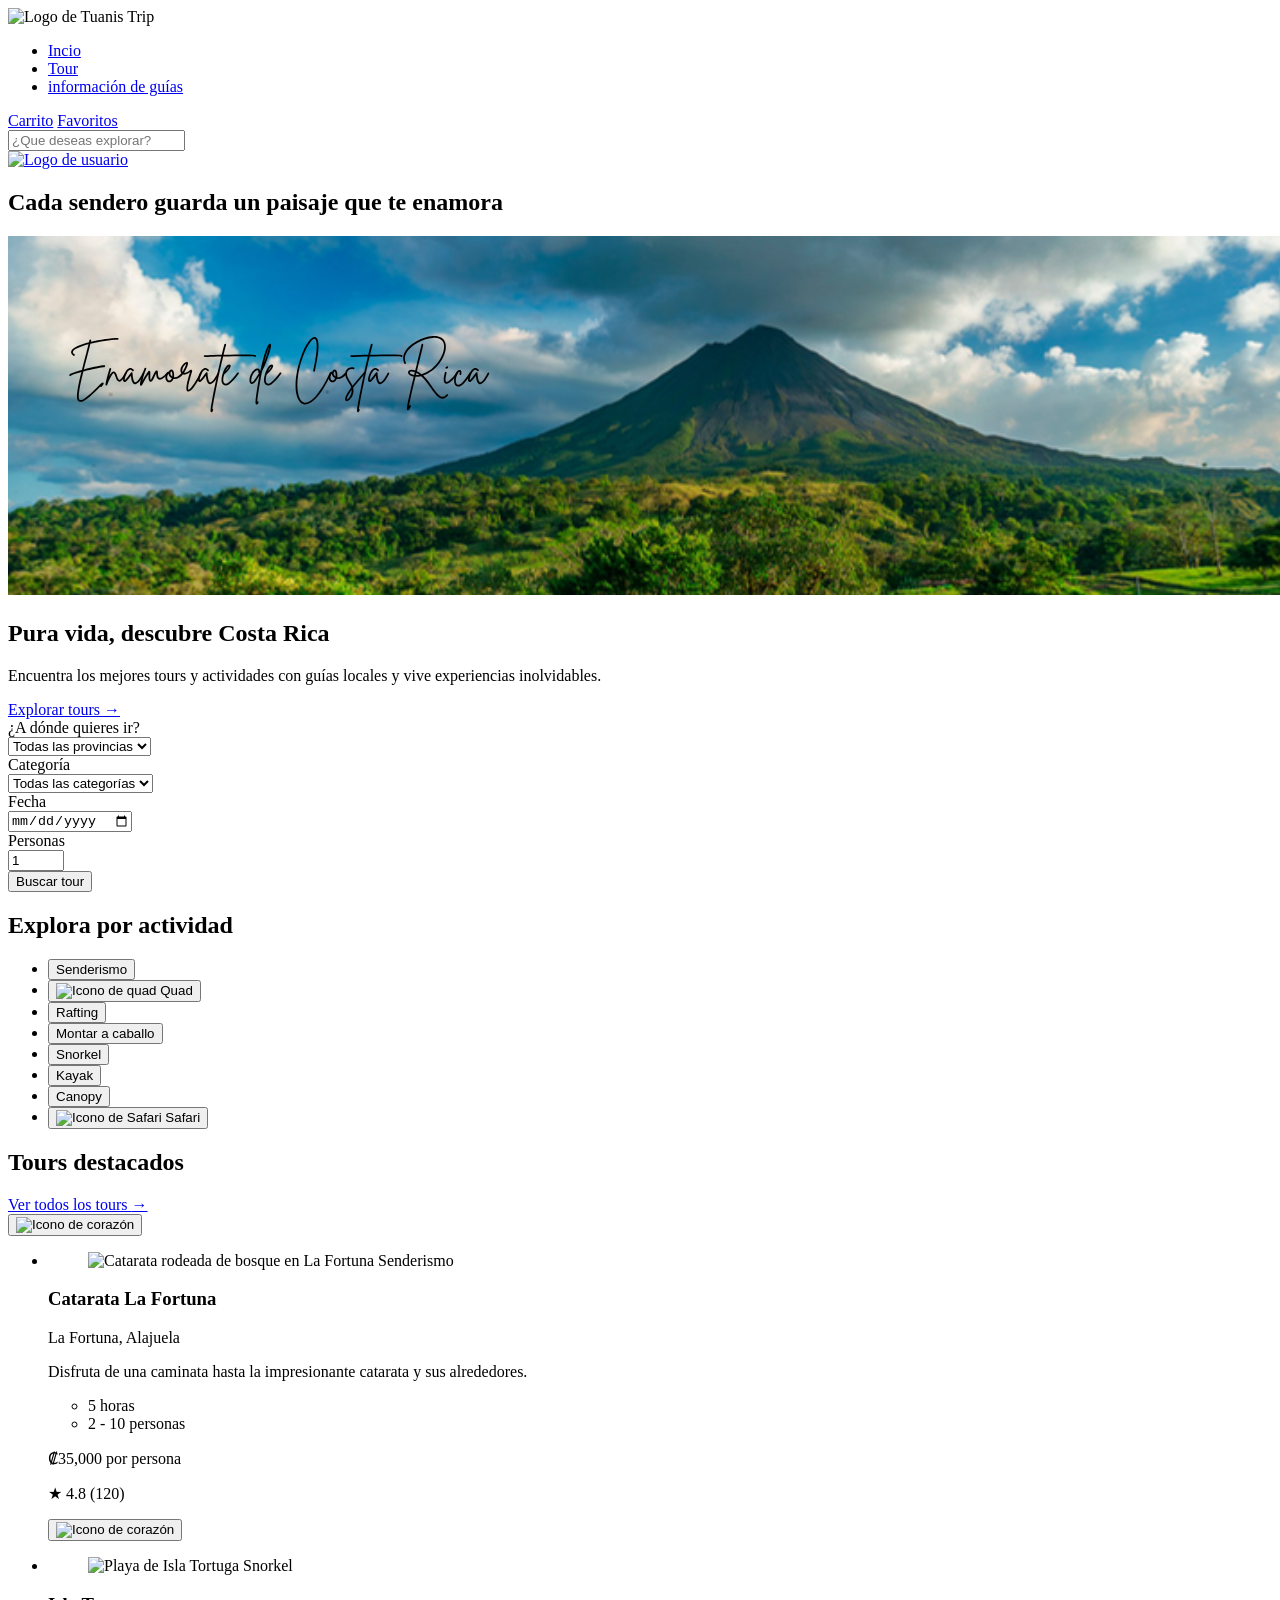
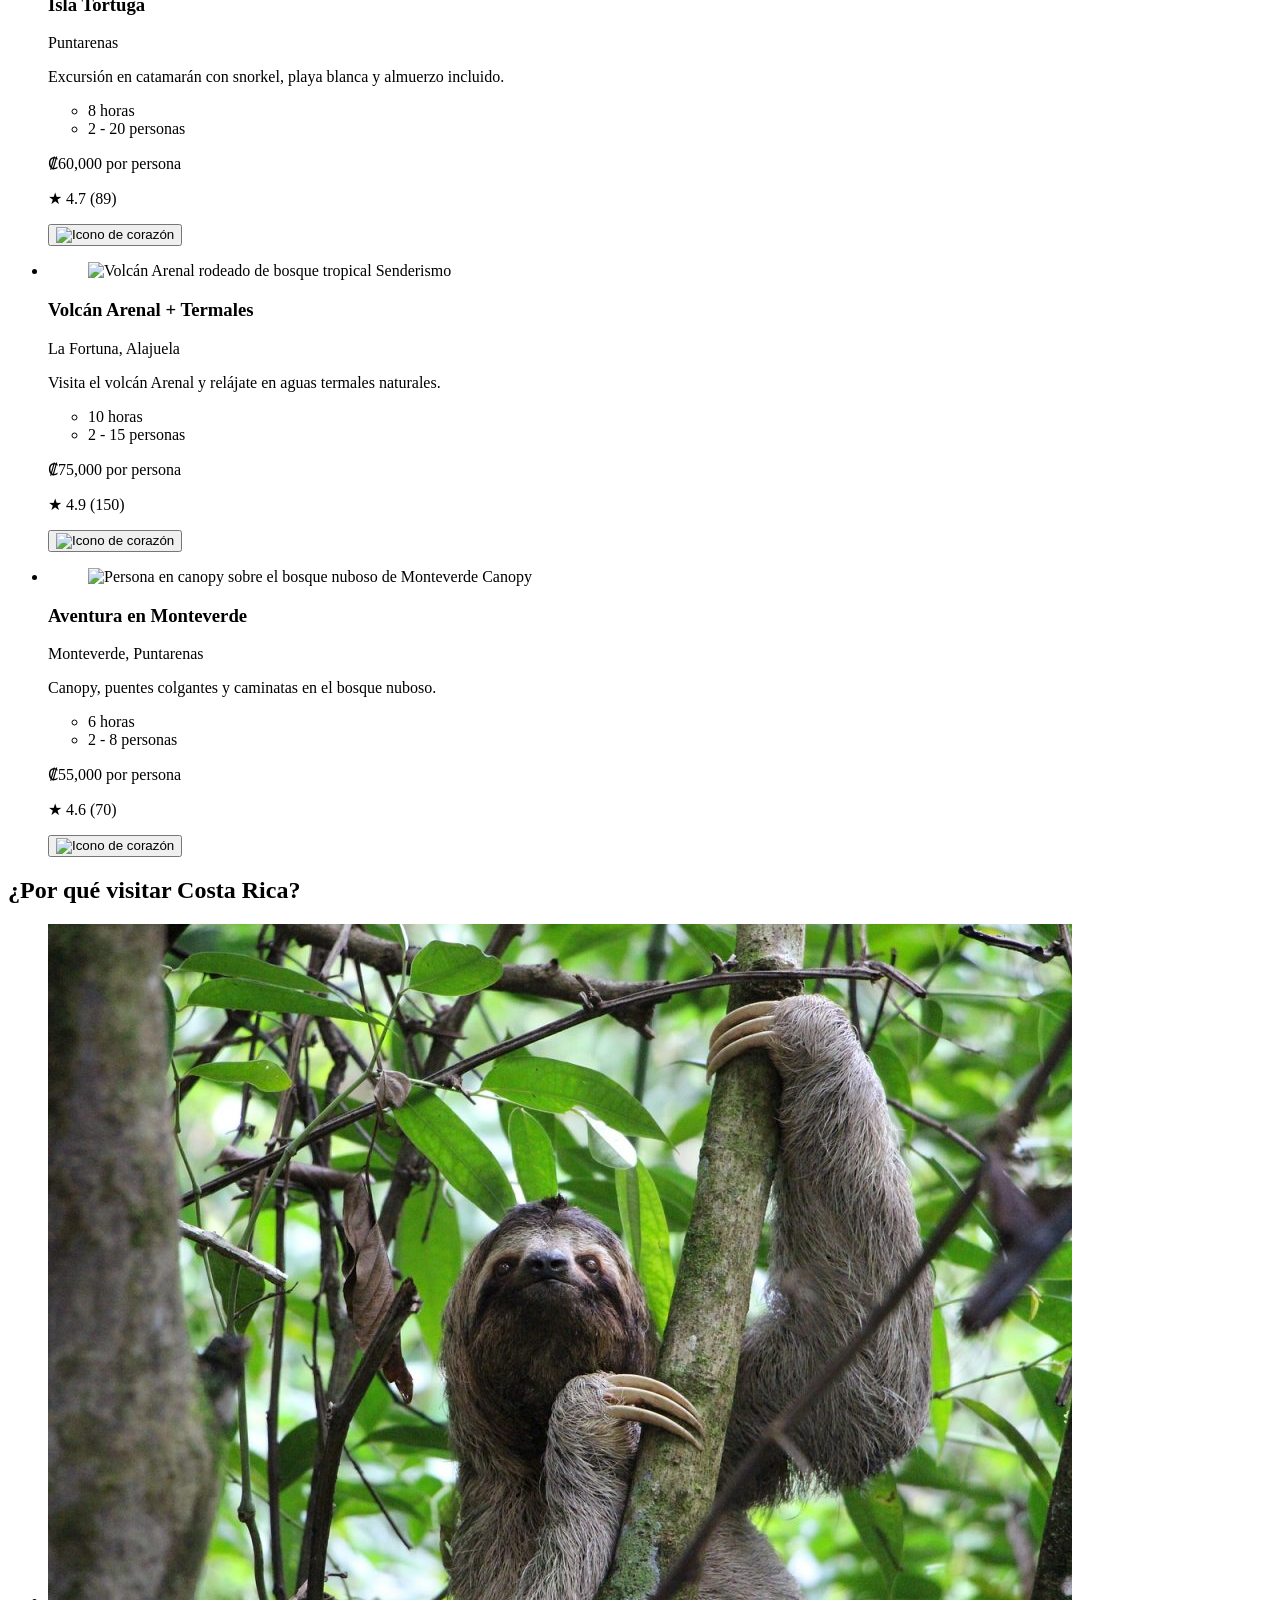
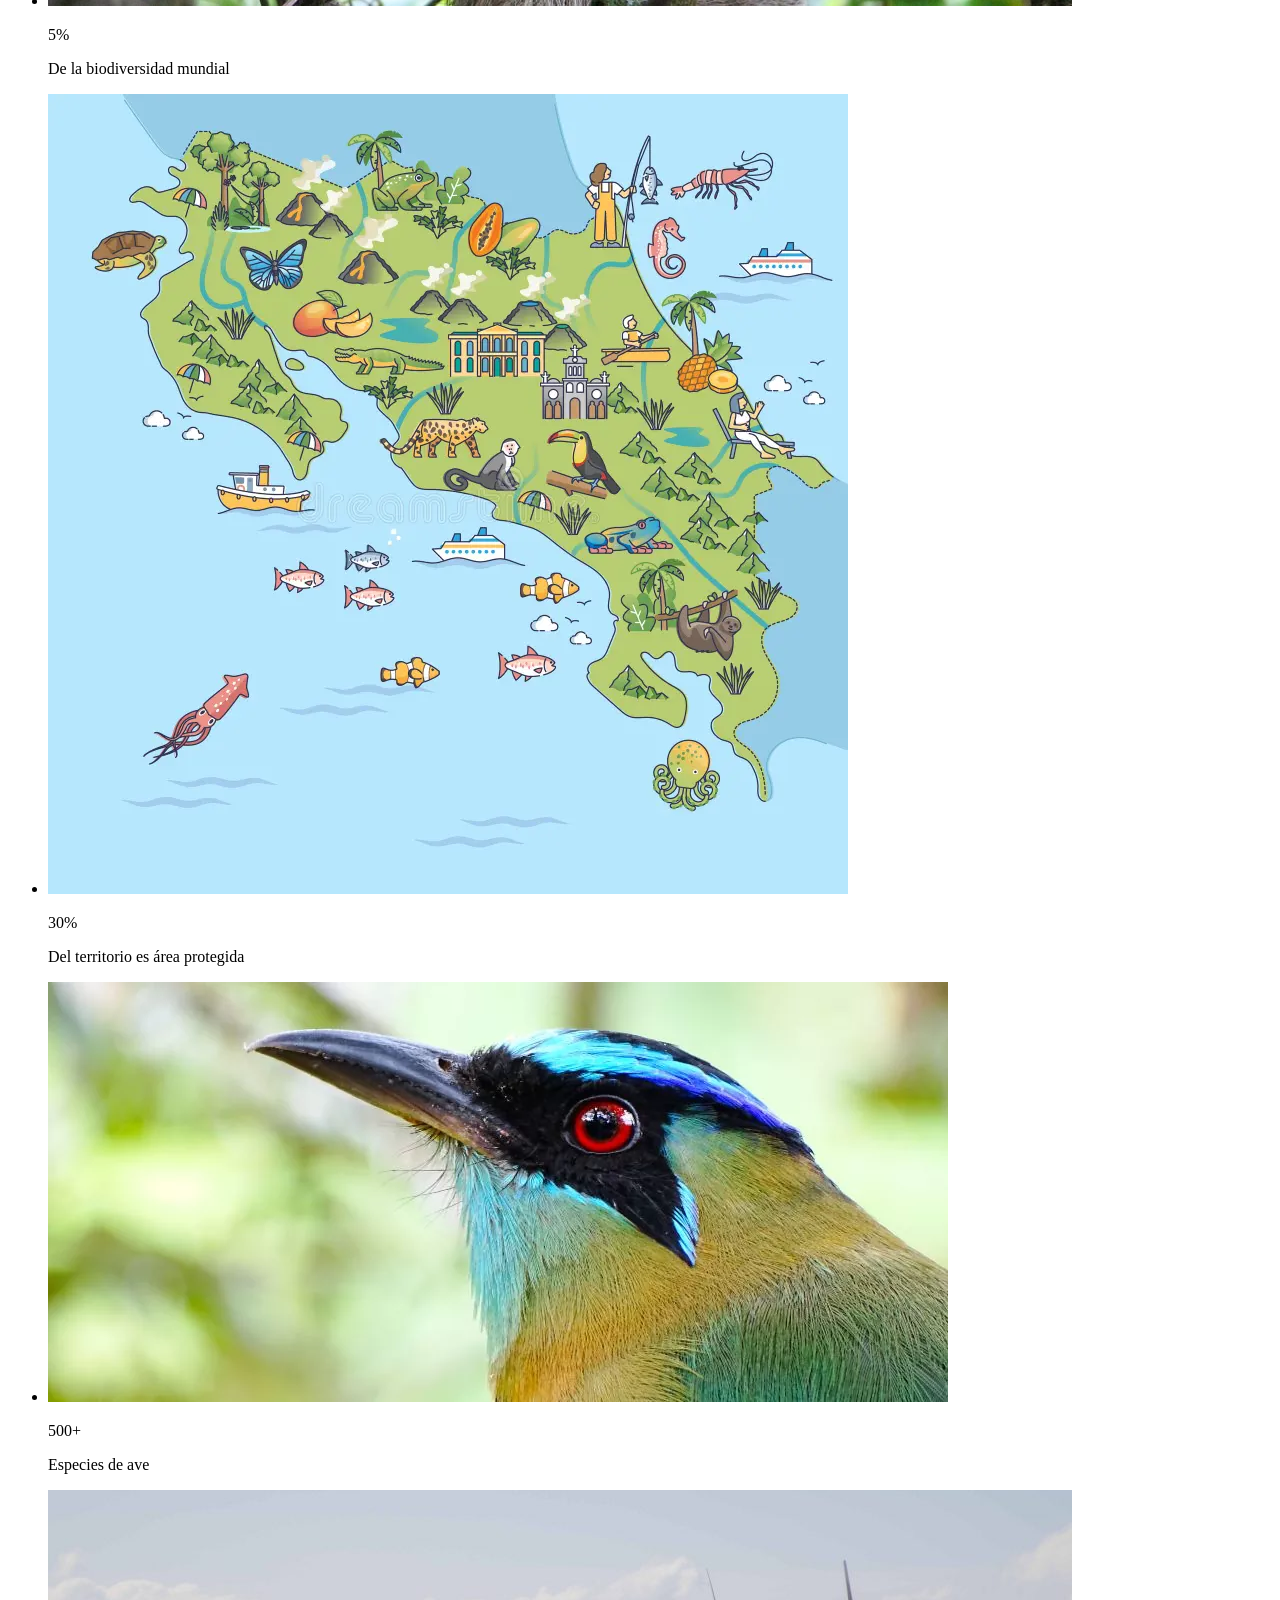
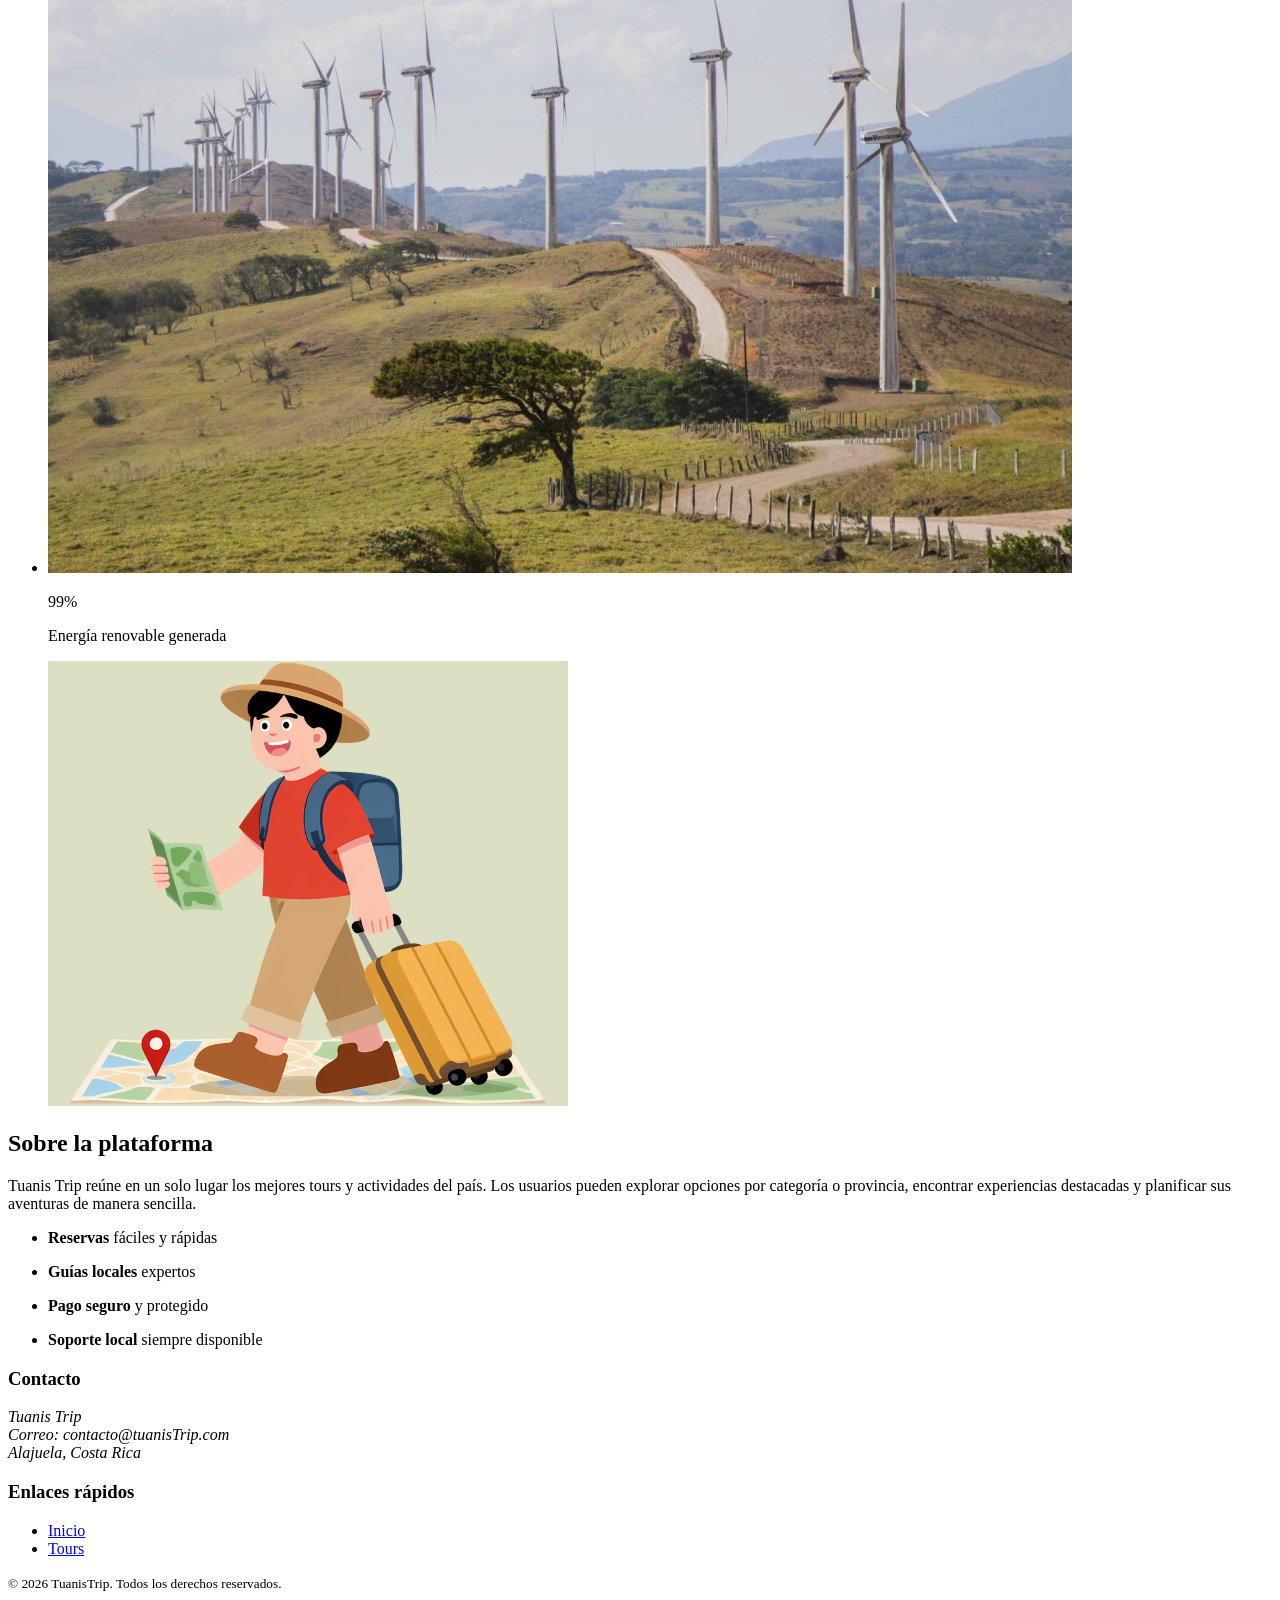
==== commit 4bda52a6: "Modificación del main" ====
--- a/index.htm
+++ b/index.htm
@@ -67,203 +67,380 @@
 
     <!-- Contenido principal Filtros y destacados -->
     <main>
-        <!-- Sección de exploración: filtros -->
-        <section class="seccion-exploracion">
-
-            <!-- Filtros -->
-            <aside class="filtros">
-                <h2>Sal y explora a tu manera</h2>
-
-                <!-- Filtrar por categoría -->
-                <div class = "categoria">
-                    <h3>Categoría</h3>
-                    <ul>
-                        <li><button type="button" >Ciudad</button></li>
-                        <li><button type="button">Playa</button></li>
-                        <li><button type="button">Montaña</button></li>
-                    </ul>
+        <!--hero-->
+        <section class = "hero">
+
+
+            <div class = "hero-content">
+                <!--Se usa span entre la frase para que en el CSS se logre cambiar el estilo -->
+                <h1><span class="hero-eyebrow">Pura vida,</span> descubre Costa Rica</h1>
+                <p>Encuentra los mejores tours y actividades con guías locales y vive experiencias inolvidables.</p>
+                <!--Investigar-->
+                <a href="tours.html" class="btn-primary">
+                    Explorar tours
+                    <span aria-hidden="true">→</span>
+                </a>
+            </div>
+
+            <!-- Filtro de busqueda -->
+            <div class = "filters">
+
+                <div class = "filter-group">
+                    <!-- label - Etiqueta que define el título de un control que conforma el formulario-->
+                    <label for="filtroProvincia">¿A dónde quieres ir?</label>
+                    <div class="select-wrapper"><i class="fa-solid fa-location-dot"></i>
+                        <select id="filtroProvincia">
+                            <option value>Todas las provincias</option>
+                            <option value="san-jose">San José</option>
+                            <option value="alajuela">Alajuela</option>
+                            <option value="cartago">Cartago</option>
+                            <option value="heredia">Heredia</option>
+                            <option value="guanacaste">Guanacaste</option>
+                            <option value="puntarenas">Puntarenas</option>
+                            <option value="limon">Limón</option>
+                        </select>
+                    </div>
                 </div>
 
-                <!-- Filtrar por provincia -->
-                <div class="grupo-provincia">
-                    <h3>Provincia</h3>
-                    <select id="provincia" aria-label="Seleccionar provincia">
-                        <option value="">Todas las provincias</option>
-                        <option value="san-jose">San José</option>
-                        <option value="alajuela">Alajuela</option>
-                        <option value="cartago">Cartago</option>
-                        <option value="heredia">Heredia</option>
-                        <option value="guanacaste">Guanacaste</option>
-                        <option value="puntarenas">Puntarenas</option>
-                        <option value="limon">Limón</option>
-                    </select>
+                <div class="filter-group">
+                    <label for="filtroCategoria">Categoría</label>
+                    <div class="select-wrapper"><i class="fa-solid fa-table-cells-large"></i>
+                        <select id="filtroCategoria">
+                            <option value>Todas las categorías</option>
+                            <option value="montaña">Montaña</option>
+                            <option value="playa">Playa</option>
+                            <option value="ciudad">Ciudad</option>
+                        </select>
+                    </div>
                 </div>
 
-                <!-- Filtrar por actividad -->
-                <div class = "actividad">
-                    <h3>Actividad</h3>
-                    <ul>
-                        <li><button type="button">Senderismo</button></li>
-                        <li><button type="button">Montar a caballo</button></li>
-                        <li><button type="button">Rafting</button></li>
-                        <li><button type="button">Quad</button></li>
-                        <li><button type="button">Canopy</button></li>
-                        <li><button type="button">Snorkel</button></li>
-                        <li><button type="button">Safari</button></li>
+                <div class="filter-group">
+                    <label for="fecha">Fecha</label>
+                    <div class="select-wrapper"><i class="fa-regular fa-calendar"></i>
+                        <input type="date" id="fecha" name="fecha">
+                    </div>
                 </div>
-                    </ul>
-                    
-
-                <button id="btnLimpiarFiltros" class="btn-clear">Limpiar filtros</button>
-
-            </aside>
-            <!-- Fin columna izquierda -->
-
-            <!-- Tours destacados -->
-            <section class="destacados">
-
-                <h2>Destacados</h2>
-
-                <button id="btnAnterior">&#10094;</button>
-
-                <div class="contenedor-carrusel">
-                    <!-- Tour 1 -->
-                    <article class="tarjeta-tour">
-                        <img src="assets/images/Caminata.png" alt="Caminata en Tapantí">
-                        <div>
-                            <h3>Tapantí: Caminata entre bosques y cataratas</h3>
-
-                            <p>
-                                Explora senderos rodeados de naturaleza,
-                                descubre impresionantes cataratas y disfruta
-                                de la biodiversidad única del Parque Nacional Tapantí. 
+
+                <div class="filter-group">
+                    <label for="cantidadPersonas">Personas</label>
+                    <div class="select-wrapper"><i class="fa-solid fa-people-group"></i>
+                        <input type="number" id="cantidadPersonas" value="1" min="1" max="100">
+                    </div>
+                </div>
+                
+                <button id="btnFiltrarInformacion" class="btn-clear">
+                    <i class="fa-solid fa-magnifying-glass"></i>Buscar tour</button>
+
+            </div>
+        </section>
+
+        <!-- Explorar por actividad -->
+        <section class="actividades-section">
+
+            <h2 id="actividades-heading">Explora por actividad</h2>
+
+            <ul class="actividades-grid">
+
+                <li>
+                    <button type="button"
+                            class="actividad-card"
+                            data-categoria="senderismo">
+
+                        <i class="fa-solid fa-person-hiking"></i>
+                        <span>Senderismo</span>
+
+                    </button>
+                </li>
+
+                <li>
+                    <button type="button"
+                            class="actividad-card"
+                            data-categoria="quad">
+
+                        <img src="assets/images/quad.png" alt="Icono de quad">
+                        <span>Quad</span>
+
+                    </button>
+                </li>
+
+                <li>
+                    <button type="button"
+                            class="actividad-card"
+                            data-categoria="rafting">
+
+                        <i class="fa-solid fa-water"></i>
+                        <span>Rafting</span>
+
+                    </button>
+                </li>
+
+                <li>
+                    <button type="button"
+                            class="actividad-card"
+                            data-categoria="montarCaballo">
+
+                        <i class="fa-solid fa-horse"></i>
+                        <span>Montar a caballo</span>
+
+                    </button>
+                </li>
+
+                <li>
+                    <button type="button"
+                            class="actividad-card"
+                            data-categoria="snorkel">
+
+                        <i class="fa-solid fa-fish"></i>
+                        <span>Snorkel</span>
+
+                    </button>
+                </li>
+
+                <li>
+                    <button type="button"
+                            class="actividad-card"
+                            data-categoria="kayak">
+
+                        <i class="fa-solid fa-ship"></i>
+                        <span>Kayak</span>
+
+                    </button>
+                </li>
+
+                <li>
+                    <button type="button"
+                            class="actividad-card"
+                            data-categoria="canopy">
+
+                        <i class="fa-solid fa-tree"></i>
+                        <span>Canopy</span>
+
+                    </button>
+                </li>
+
+                <li>
+                    <button type="button"
+                            class="actividad-card"
+                            data-categoria="safari">
+
+                        <img src="assets/images/safari.png" alt="Icono de Safari">
+                        <span>Safari</span>
+
+                    </button>
+                </li>
+            </ul>
+        </section>
+        
+        <!--Tour destacados-->
+
+        <!--Agrupa todo lo relacionado con los tours destacados-->
+        <section class="tours-destacados">
+                <!--Encabezado de la sección-->
+                <div class="section-header">
+                    <h2 id="destacados-heading">Tours destacados</h2>
+                    <a href="tours.html" class="ver-todos">
+                        Ver todos los tours
+                        <span aria-hidden="true">→</span>
+                    </a>
+                </div>
+                <!--Boton para añadir a favoritos-->
+                            <button type="button" class="btn-favorito" aria-label="Agregar a favoritos" aria-pressed="false">
+                                <img src="assets/images/heart-regular.png" alt="Icono de corazón">
+                            </button>
+                <!--Lista de tours-->
+                <ul class="tours-grid">
+                <li>
+                    <article class="tour-card">
+                        <!--Figure - Se usar para agrupar contenido visual-->
+                        <figure>
+                            <img src="assets/images/catarata.png" alt="Catarata rodeada de bosque en La Fortuna">
+                            <!-- Etiqueta de "Catergoria"-->
+                            <span class="tour-badge">Senderismo</span>
+                        </figure>
+                        <!--Contenido del tour -->
+                        <div class="tour-card-content">
+                            <!--Titulo del tour-->
+                            <h3>Catarata La Fortuna</h3>
+                            <p class="tour-ubicacion">
+                                <i class="fa-solid fa-location-dot"></i>
+                                La Fortuna, Alajuela
                             </p>
-                            <ul>
-                                <li>4 horas</li>
-                                <li>Naturaleza</li>
-                                <li>Dificultad moderada</li>
+                            <p>Disfruta de una caminata hasta la impresionante catarata y sus alrededores.</p>
+                            <ul class="tour-meta">
+                                <li>5 horas</li>
+                                <li>2 - 10 personas</li>
                             </ul>
+                            <div class="tour-precio">
+                                <p><span class="precio">₡35,000</span> por persona</p>
+                                <p class="rating" aria-label="Calificación 4.8 de 5, 120 reseñas">
+                                    <span aria-hidden="true">★</span> 4.8 <span class="reviews">(120)</span>
+                                </p>
+                            </div>
                         </div>
+                        <button type="button" class="btn-favorito" aria-label="Agregar a favoritos" aria-pressed="false">
+                        <img src="assets/images/heart-regular.png" alt="Icono de corazón">
+                        </button>   
                     </article>
-
-                    <!-- Tour 2 -->
-                    <article class="tarjeta-tour">
-                        <img src="assets/images/Cabalgata.png" alt="Cabalgata en La Fortuna">
-                        <div>
-                            <h3>La Fortuna: Cabalgata con vistas al Volcán Arenal</h3>
-
-                            <p>
-                                Disfruta de un recorrido a caballo por senderos
-                                naturales con impresionantes vistas al volcán.
+                </li>
+
+                <li>
+                    <article class="tour-card">
+                        <figure>
+                            <img src="assets/images/isla tortuga.png" alt="Playa de Isla Tortuga">
+                            <span class="tour-badge">Snorkel</span>
+                        </figure>
+                        <div class="tour-card-content">
+                            <h3>Isla Tortuga</h3>
+                            <p class="tour-ubicacion">
+                                <i class="fa-solid fa-location-dot"></i>
+                                Puntarenas
                             </p>
-                            <ul>
-                                <li>2 - 3 horas</li>
-                                <li>Guía incluido</li>
-                                <li>Vista al volcán</li>
+                            <p>Excursión en catamarán con snorkel, playa blanca y almuerzo incluido.</p>
+                            <ul class="tour-meta">
+                                <li>8 horas</li>
+                                <li>2 - 20 personas</li>
                             </ul>
+                            <div class="tour-precio">
+                                <p><span class="precio">₡60,000</span> por persona</p>
+                                <p class="rating" aria-label="Calificación 4.7 de 5, 89 reseñas">
+                                    <span aria-hidden="true">★</span> 4.7 <span class="reviews">(89)</span>
+                                </p>
+                            </div>
                         </div>
+                        <button type="button" class="btn-favorito" aria-label="Agregar a favoritos" aria-pressed="false">
+                        <img src="assets/images/heart-regular.png" alt="Icono de corazón">
+                        </button>  
                     </article>
-
-                    <!-- Tour 3 -->
-                    <article class="tarjeta-tour">
-                        <img src="assets/images/Canopy.png" alt="Canopy en Montever">
-                        <div>
-                            <h3>Monteverde: Aventura de canopy entre las nubes</h3>
-
-                            <p>
-                                Deslízate por emocionantes tirolesas sobre el bosque nuboso
-                                y disfruta de vistas panorámicas únicas de Monteverde.
+                </li>
+
+                <li>
+                    <article class="tour-card">
+                        <figure>
+                            <img src="assets/images/volcan arenal y termales.png" alt="Volcán Arenal rodeado de bosque tropical">
+                            <span class="tour-badge">Senderismo</span>
+                        </figure>
+                        <div class="tour-card-content">
+                            <h3>Volcán Arenal + Termales</h3>
+                            <p class="tour-ubicacion">
+                                <i class="fa-solid fa-location-dot"></i>
+                                La Fortuna, Alajuela
                             </p>
-                            <ul>
-                                <li>3 horas</li>
-                                <li>Equipo incluido</li>
-                                <li>Alta adrenalina</li>
+                            <p>Visita el volcán Arenal y relájate en aguas termales naturales.</p>
+                            <ul class="tour-meta">
+                                <li>10 horas</li>
+                                <li>2 - 15 personas</li>
                             </ul>
+                            <div class="tour-precio">
+                                <p><span class="precio">₡75,000</span> por persona</p>
+                                <p class="rating" aria-label="Calificación 4.9 de 5, 150 reseñas">
+                                    <span aria-hidden="true">★</span> 4.9 <span class="reviews">(150)</span>
+                                </p>
+                            </div>
                         </div>
+                        <button type="button" class="btn-favorito" aria-label="Agregar a favoritos" aria-pressed="false">
+                        <img src="assets/images/heart-regular.png" alt="Icono de corazón">
+                        </button>  
                     </article>
-
-                    <!-- Tour 4 -->
-                    <article class="tarjeta-tour">
-                        <img src="assets/images/Rafting.png" alt="Rafting en el Río Pacuare">
-                        <div>
-                            <h3>Monteverde: Aventura de canopy entre las nubes</h3>
-
-                            <p>
-                                Vive una aventura llena de emoción recorriendo uno de los
-                                ríos más impresionantes de Costa Rica, rodeado de selva tropical.
+                </li>
+
+                <li>
+                    <article class="tour-card">
+                        <figure>
+                            <img src="assets/images/canopy.png" alt="Persona en canopy sobre el bosque nuboso de Monteverde">
+                            <span class="tour-badge">Canopy</span>
+                        </figure>
+                        <div class="tour-card-content">
+                            <h3>Aventura en Monteverde</h3>
+                            <p class="tour-ubicacion">
+                                <i class="fa-solid fa-location-dot"></i>
+                                Monteverde, Puntarenas
                             </p>
-                            <ul>
-                                <li>5 horas</li>
-                                <li>Guía certificado</li>
-                                <li>Nivel intermedio</li>
+                            <p>Canopy, puentes colgantes y caminatas en el bosque nuboso.</p>
+                            <ul class="tour-meta">
+                                <li>6 horas</li>
+                                <li>2 - 8 personas</li>
                             </ul>
+                            <div class="tour-precio">
+                                <p><span class="precio">₡55,000</span> por persona</p>
+                                <p class="rating" aria-label="Calificación 4.6 de 5, 70 reseñas">
+                                    <span aria-hidden="true">★</span> 4.6 <span class="reviews">(70)</span>
+                                </p>
+                            </div>
                         </div>
+                        <button type="button" class="btn-favorito" aria-label="Agregar a favoritos" aria-pressed="false">
+                        <img src="assets/images/heart-regular.png" alt="Icono de corazón">
+                        </button>  
                     </article>
-
-                </div>
-
-                <button id="btnSiguiente">&#10095;</button>
-
-            </section>
-            <!-- Fin columna derecha -->
-
+                </li>
+            </ul>
         </section>
-        <!-- Fin seccion-exploracion -->
 
         <!-- Información de CR -->
-        <section class = "sobre-CR">
-            <h2>Sobre Costa Rica</h2>
-
-            <!-- Dato 1 -->
-            <article class = "card-CR">
-                <img src="assets/images/Perezoso.png" alt="Perezoso">
-                <h3>5%</h3>
-                <p>De la biodiversidad mundial</p>
-            </article>
-
-            <!-- Dato 2 -->
-            <article class = "card-CR">
-                <img src="assets/images/Mapa.png" alt="Mapa de Costa Rica">
-                <h3>30%</h3>
-                <p>Del territorio es área protegida</p>
-            </article>
-
-            <!-- Dato 3 -->
-            <article class = "card-CR">
-                <img src="assets/images/Ave.png" alt="Ave de CR">
-                <h3>500+</h3>
-                <p>Especies de aves</p>
-            </article>
-
-            <!-- Dato 4 -->
-            <article class = "card-CR">
-                <img src="assets/images/EnergíaRenovable.png" alt="Energía renovable">
-                <h3>99%</h3>
-                <p>Energía renovable generada</p>
-            </article>
-
+        <section class="por-que-visitar" aria-labelledby="porque-heading">
+            <h2 id="porque-heading">¿Por qué visitar Costa Rica?</h2>
+
+            <ul class="stats-grid">
+                <li class="stat-card">
+                    <img src="assets/images/Perezoso.png" alt="Perezoso colgado de una rama">
+                    <div>
+                        <p class="stat-number">5%</p>
+                        <p class="stat-label">De la biodiversidad mundial</p>
+                    </div>
+                </li>
+                <li class="stat-card">
+                    <img src="assets/images/Mapa.png" alt="Mapa ilustrado de Costa Rica">
+                    <div>
+                        <p class="stat-number">30%</p>
+                        <p class="stat-label">Del territorio es área protegida</p>
+                    </div>
+                </li>
+                <li class="stat-card">
+                    <img src="assets/images/Ave.png" alt="Ave de Costa Rica">
+                    <div>
+                        <p class="stat-number">500+</p>
+                        <p class="stat-label">Especies de ave</p>
+                    </div>
+                </li>
+                <li class="stat-card">
+                    <img src="assets/images/EnergíaRenovable.png" alt="Turbinas eólicas sobre una colina">
+                    <div>
+                        <p class="stat-number">99%</p>
+                        <p class="stat-label">Energía renovable generada</p>
+                    </div>
+                </li>
+            </ul>
         </section>
-        <!-- Fin Sobre CR -->
-
-        <!-- Sobre la Plataforma -->
-        <section class="sobre-plataforma">
-
-            <article>
-                <h2>Sobre la plataforma</h2>
-                <p>
-                    Tuanis Trip reúne en un solo lugar los mejores tours y
-                    actividades del país. Los usuarios pueden explorar opciones
-                    por categoría o provincia, encontrar experiencias destacadas
-                    y planificar sus aventuras de manera sencilla.
-                </p>
-            </article>
-
+
+        <!-- Sobre la plataforma -->
+        <section class="sobre-plataforma" aria-labelledby="plataforma-heading">
             <figure>
-                <img src="assets/images/turista.png" alt="Turista explorando Costa Rica">
+                <img src="assets/images/turista.png" alt="Ilustración de un turista caminando con maleta y mapa">
             </figure>
 
+            <div class="plataforma-content">
+                <h2 id="plataforma-heading">Sobre la plataforma</h2>
+                <p>Tuanis Trip reúne en un solo lugar los mejores tours y actividades del país. Los usuarios pueden explorar opciones por categoría o provincia, encontrar experiencias destacadas y planificar sus aventuras de manera sencilla.</p>
+
+                <ul class="plataforma-features">
+                    <li>
+                        <i class="fa-solid fa-bell-concierge"></i>
+                        <p><strong>Reservas</strong> fáciles y rápidas</p>
+                    </li>
+                    <li>
+                        <i class="fa-solid fa-person-hiking"></i>
+                        <p><strong>Guías locales</strong> expertos</p>
+                    </li>
+                    <li>
+                        <i class="fa-solid fa-money-bills"></i>
+                        <p><strong>Pago seguro</strong> y protegido</p>
+                    </li>
+                    <li>
+                        <i class="fa-solid fa-headset"></i>
+                        <p><strong>Soporte local</strong> siempre disponible</p>
+                    </li>
+                </ul>
+            </div>
         </section>
-        <!-- Fin Sobre la Plataforma -->
 
     </main>
     
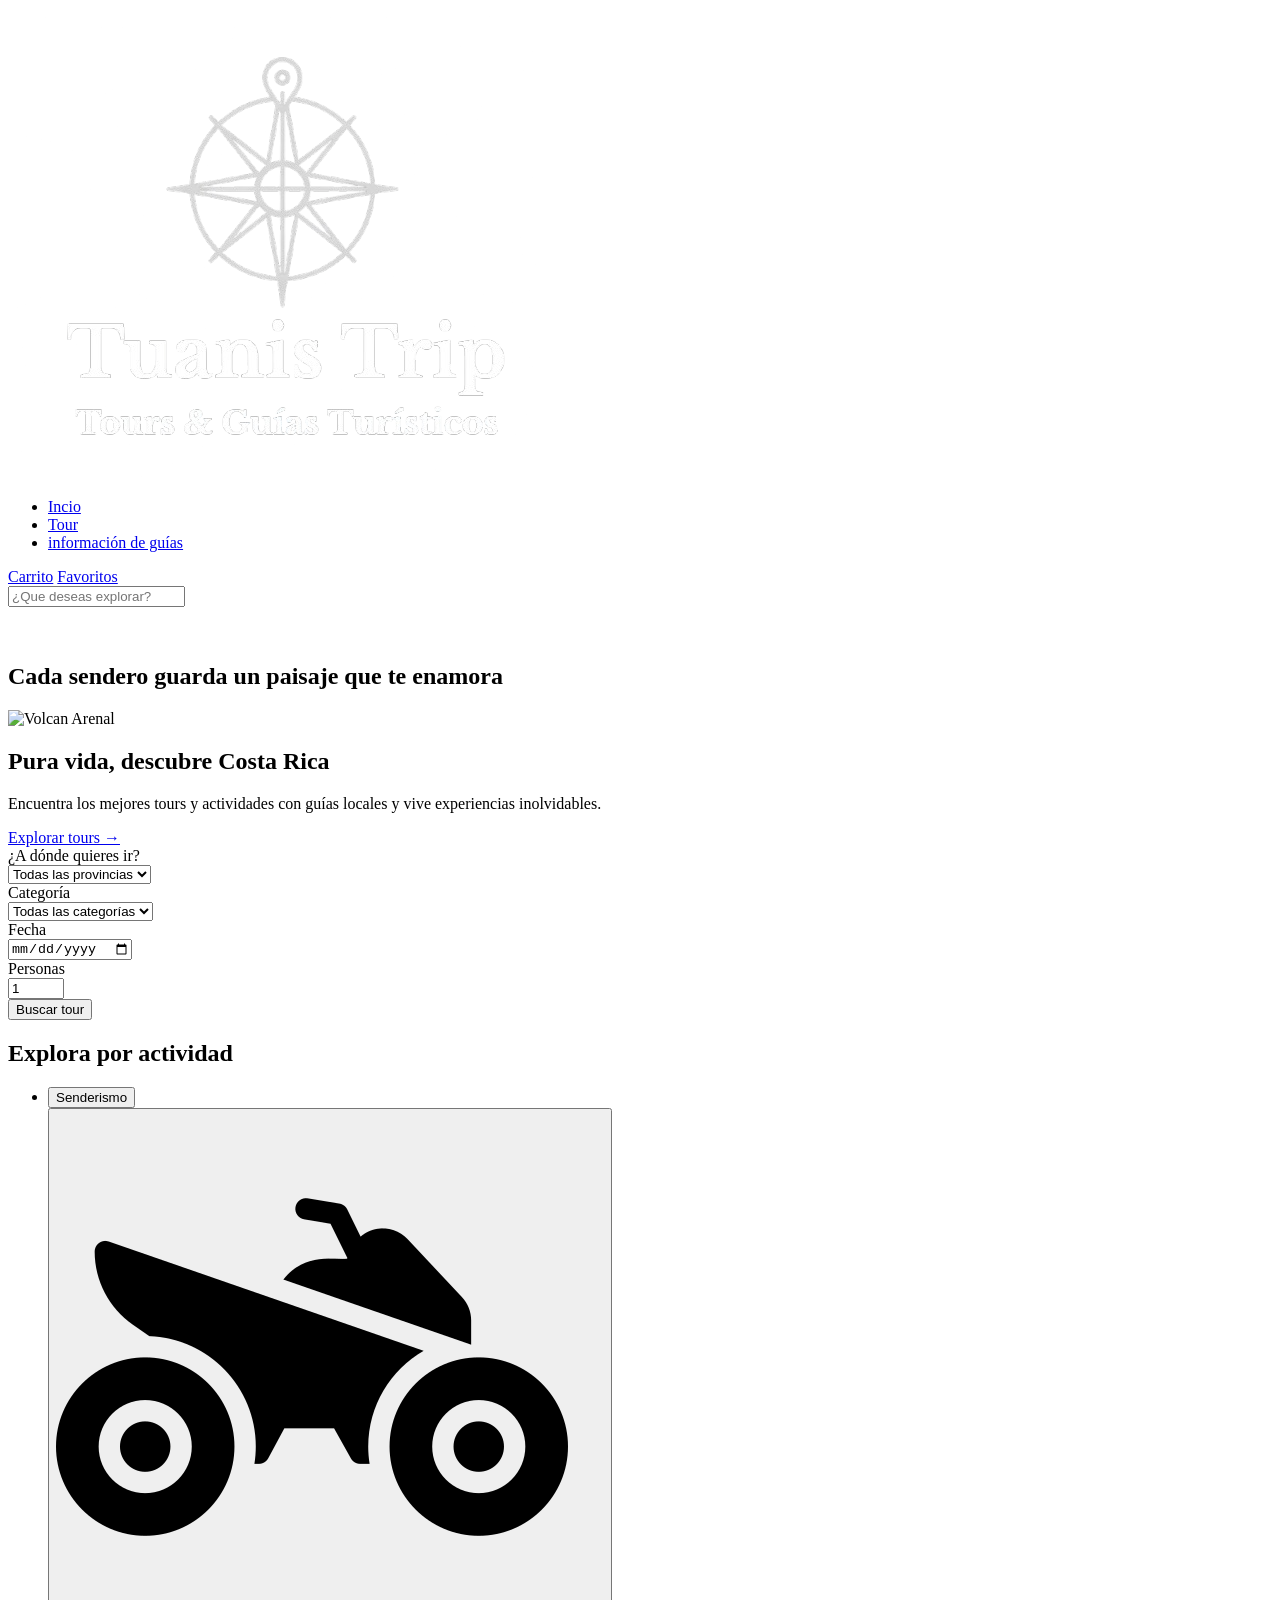
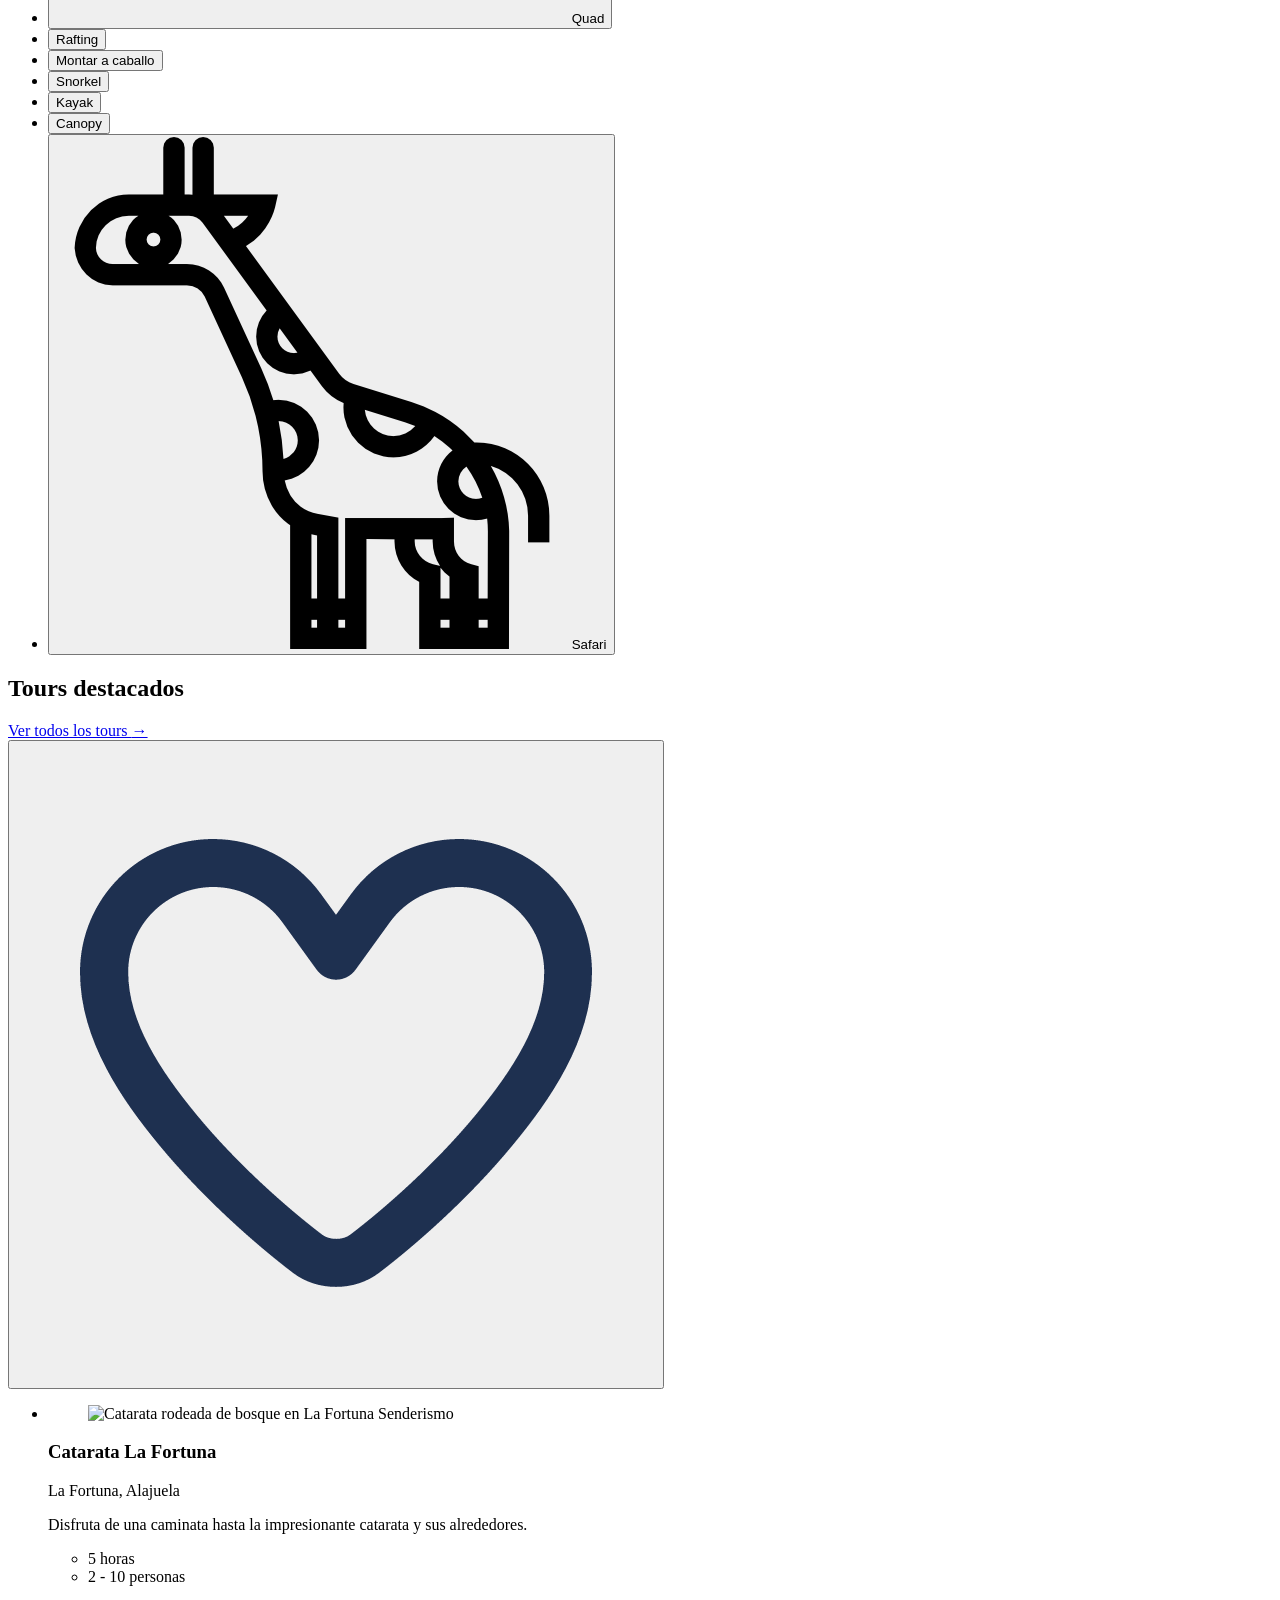
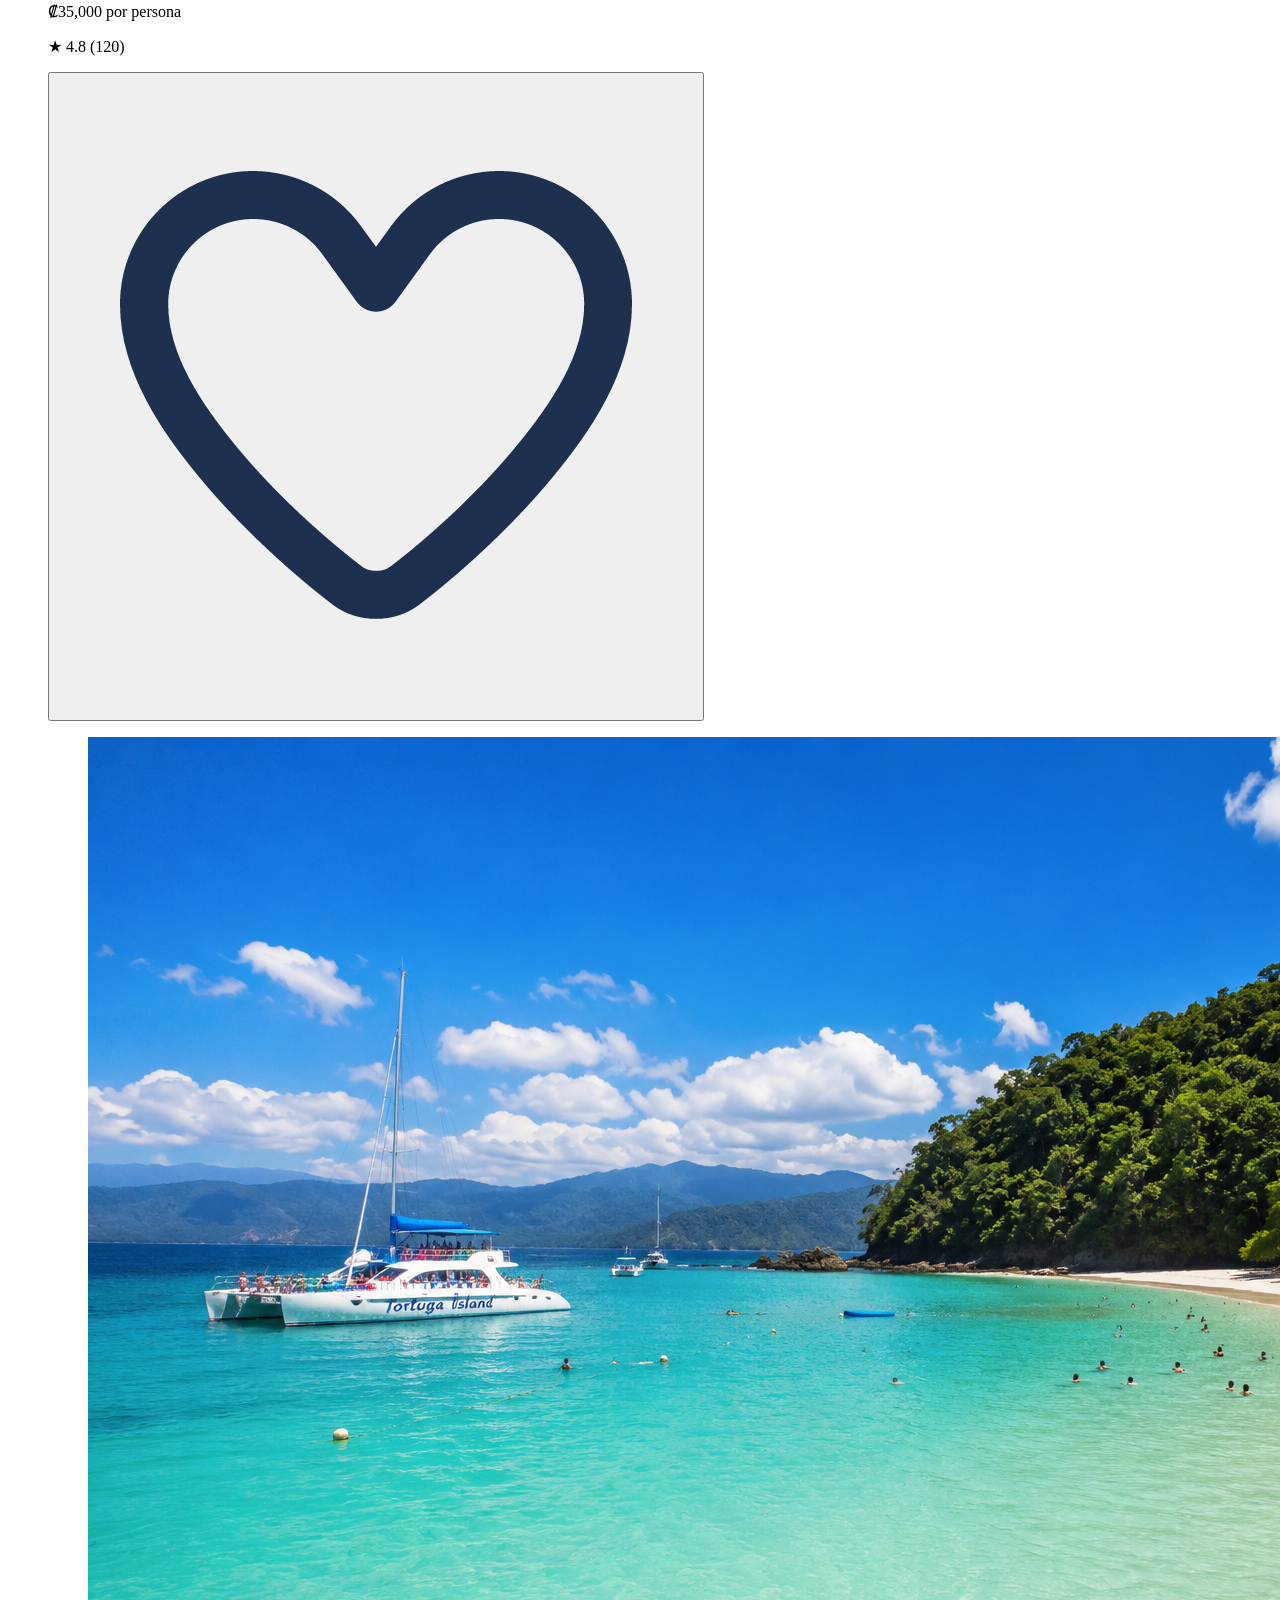
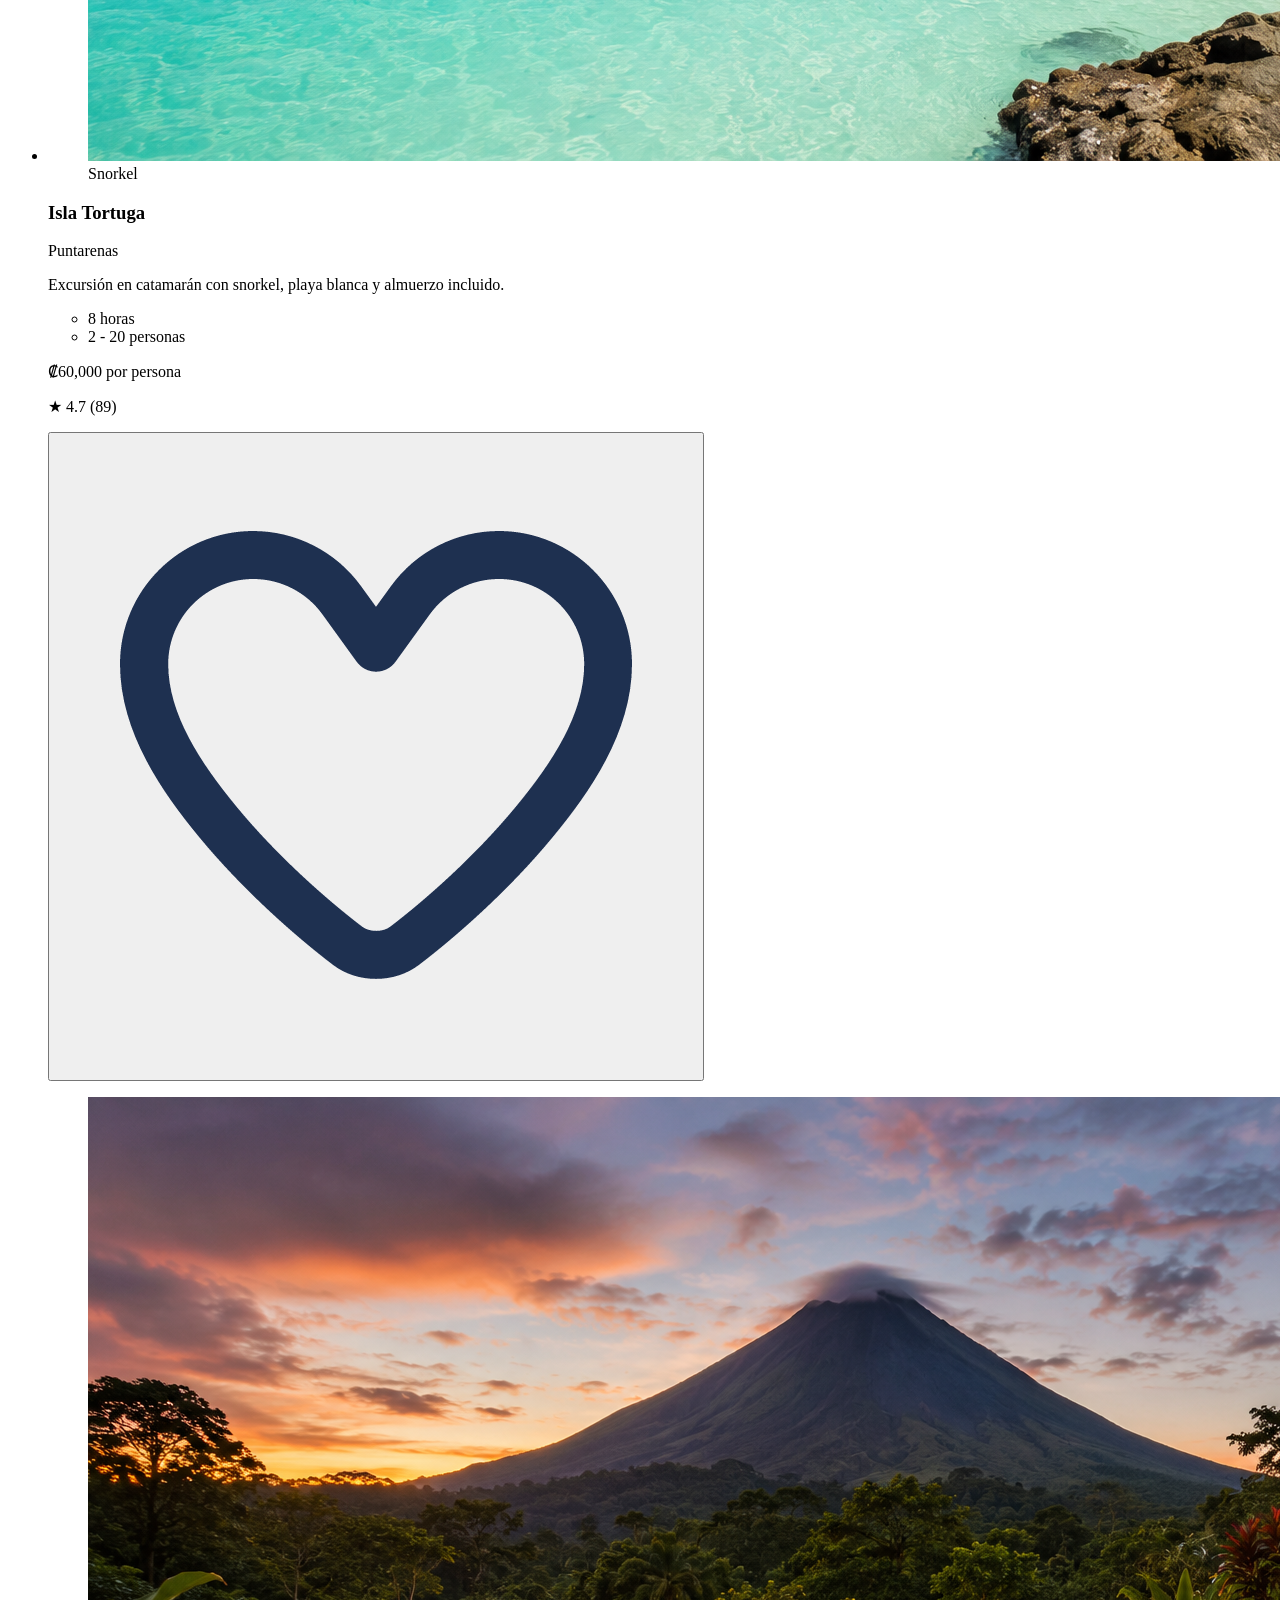
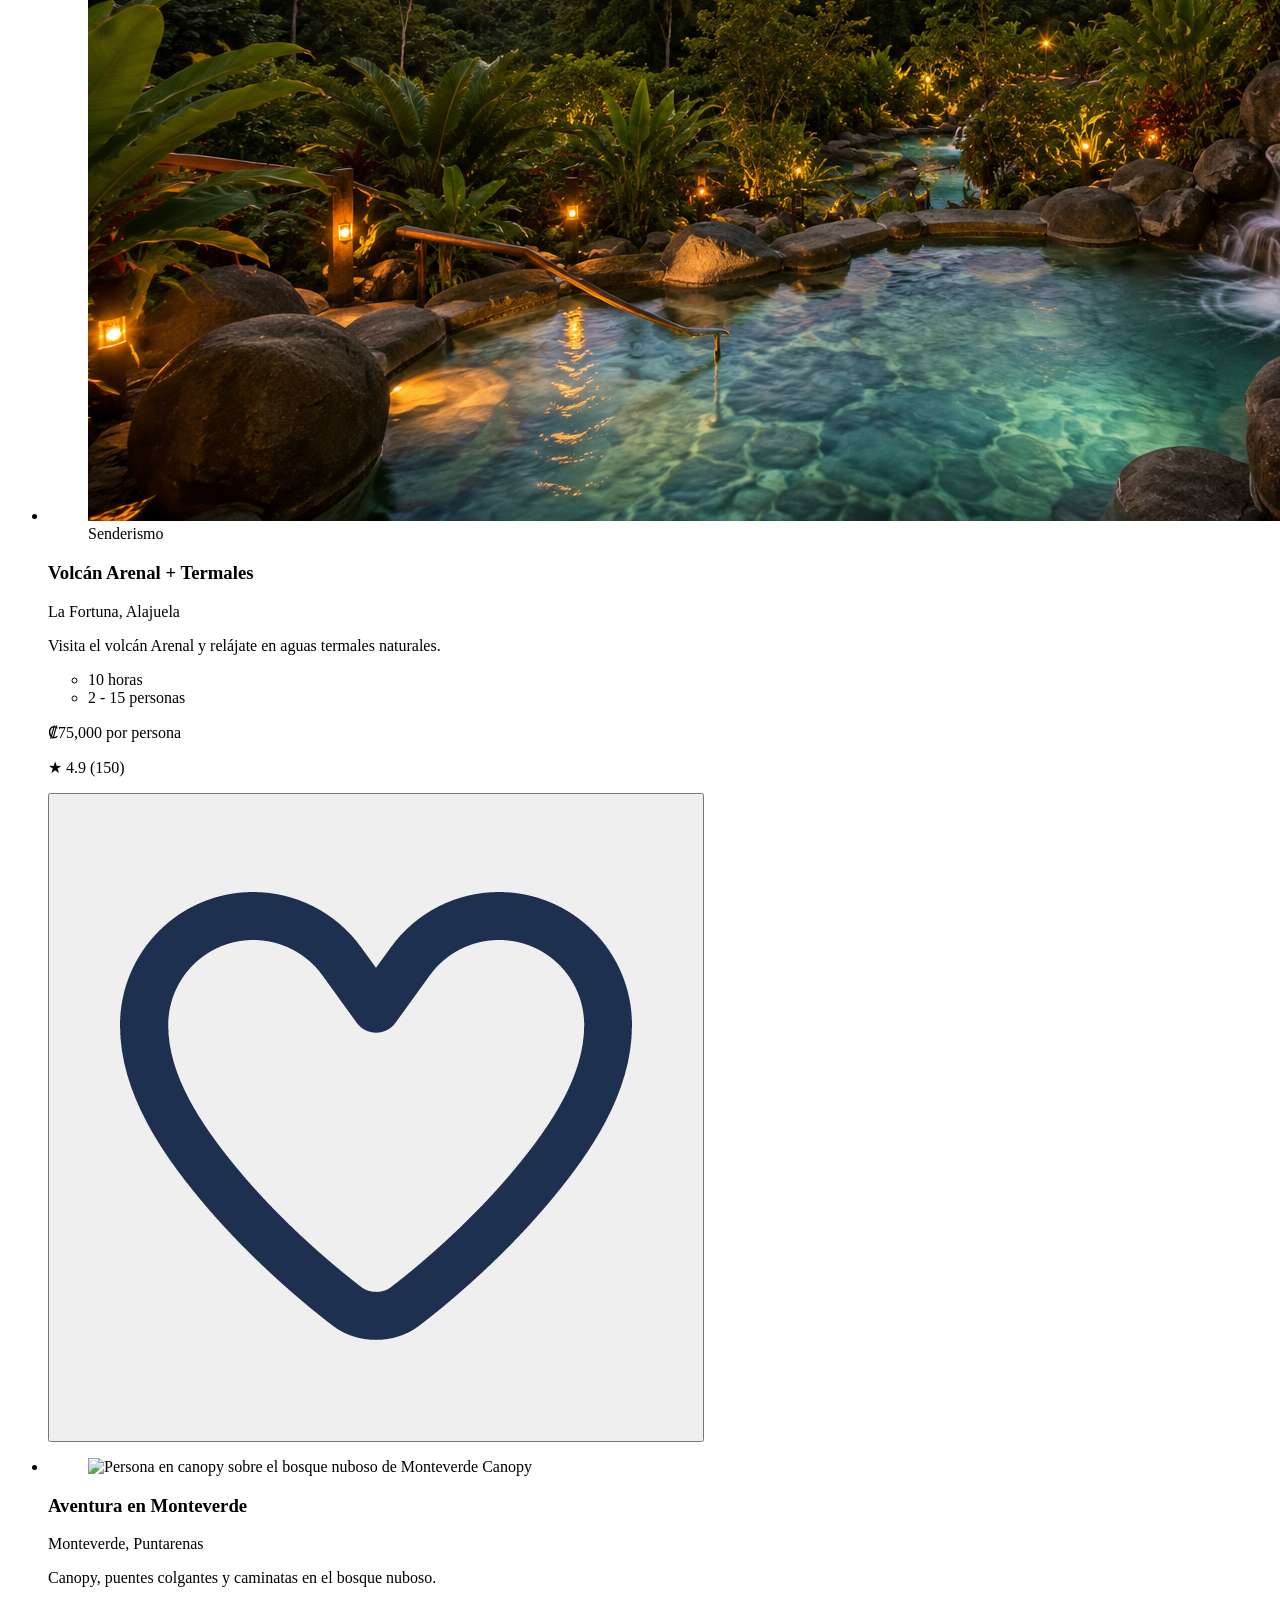
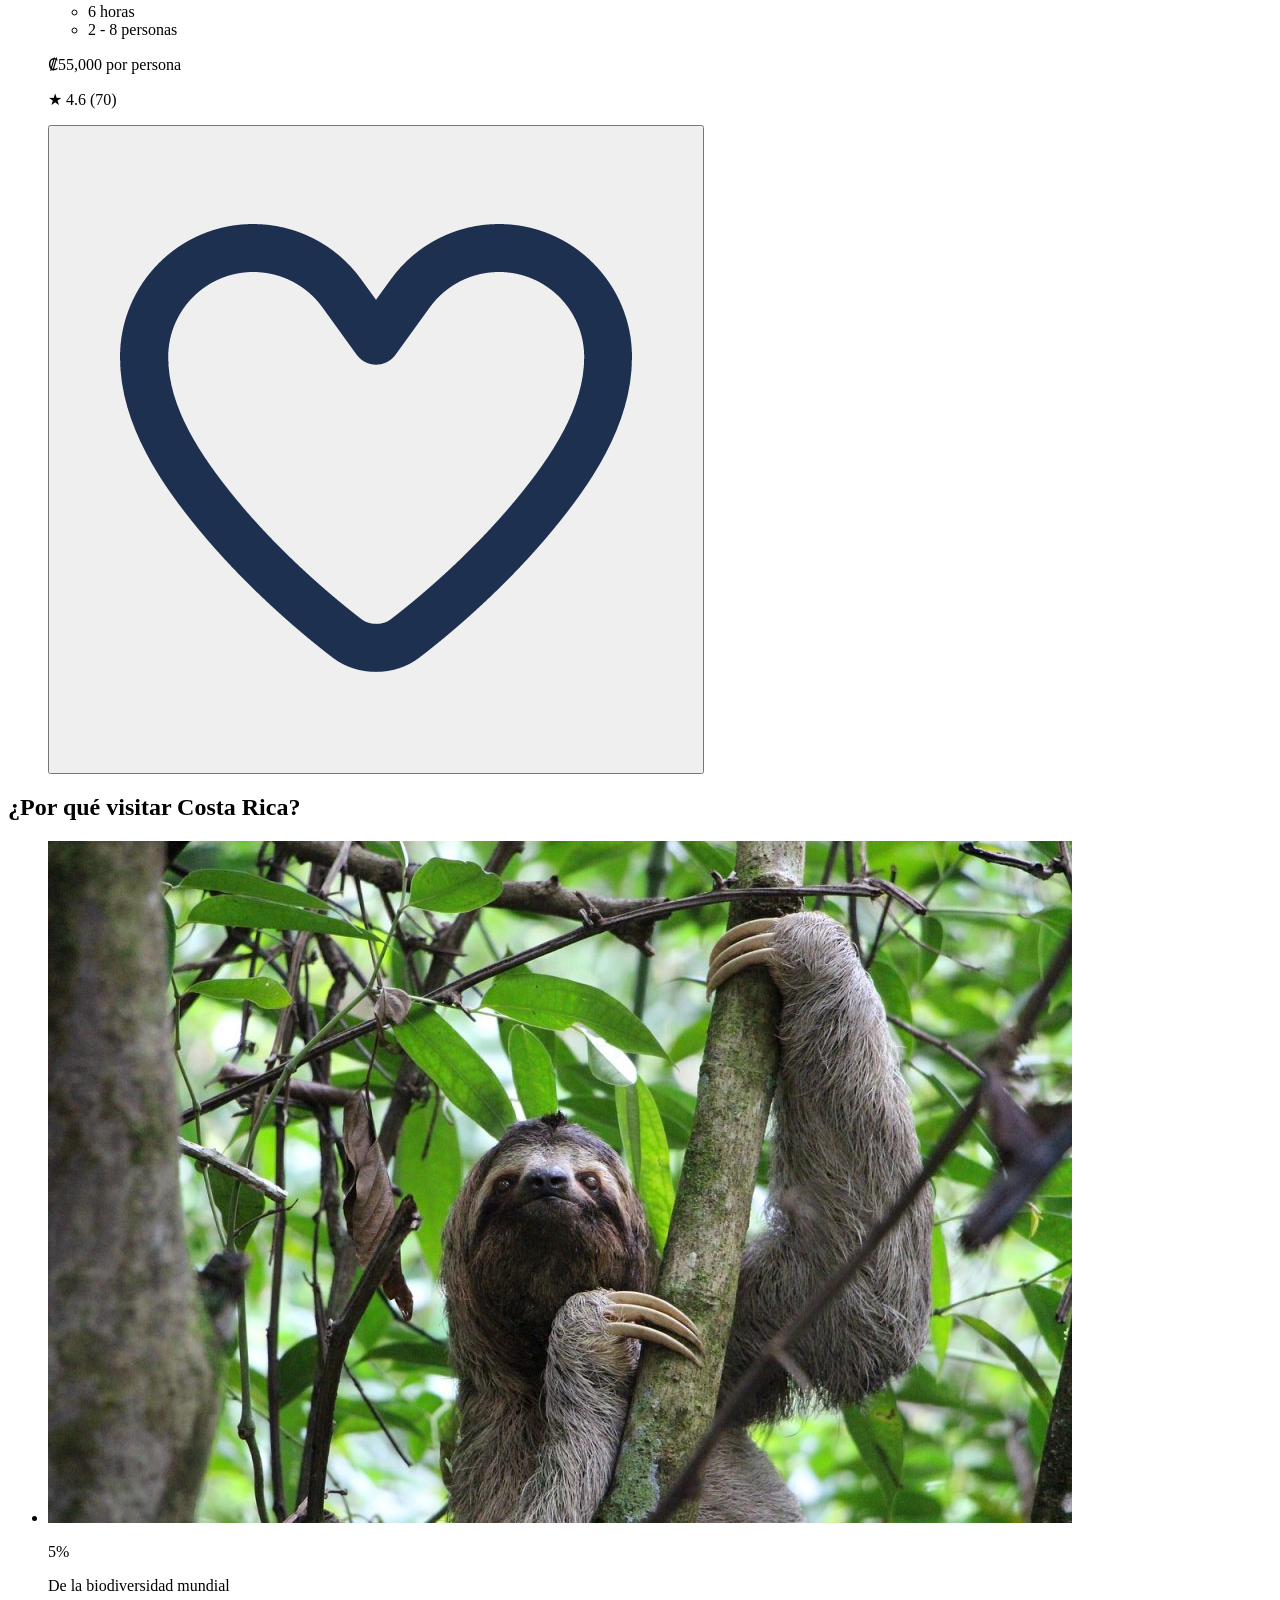
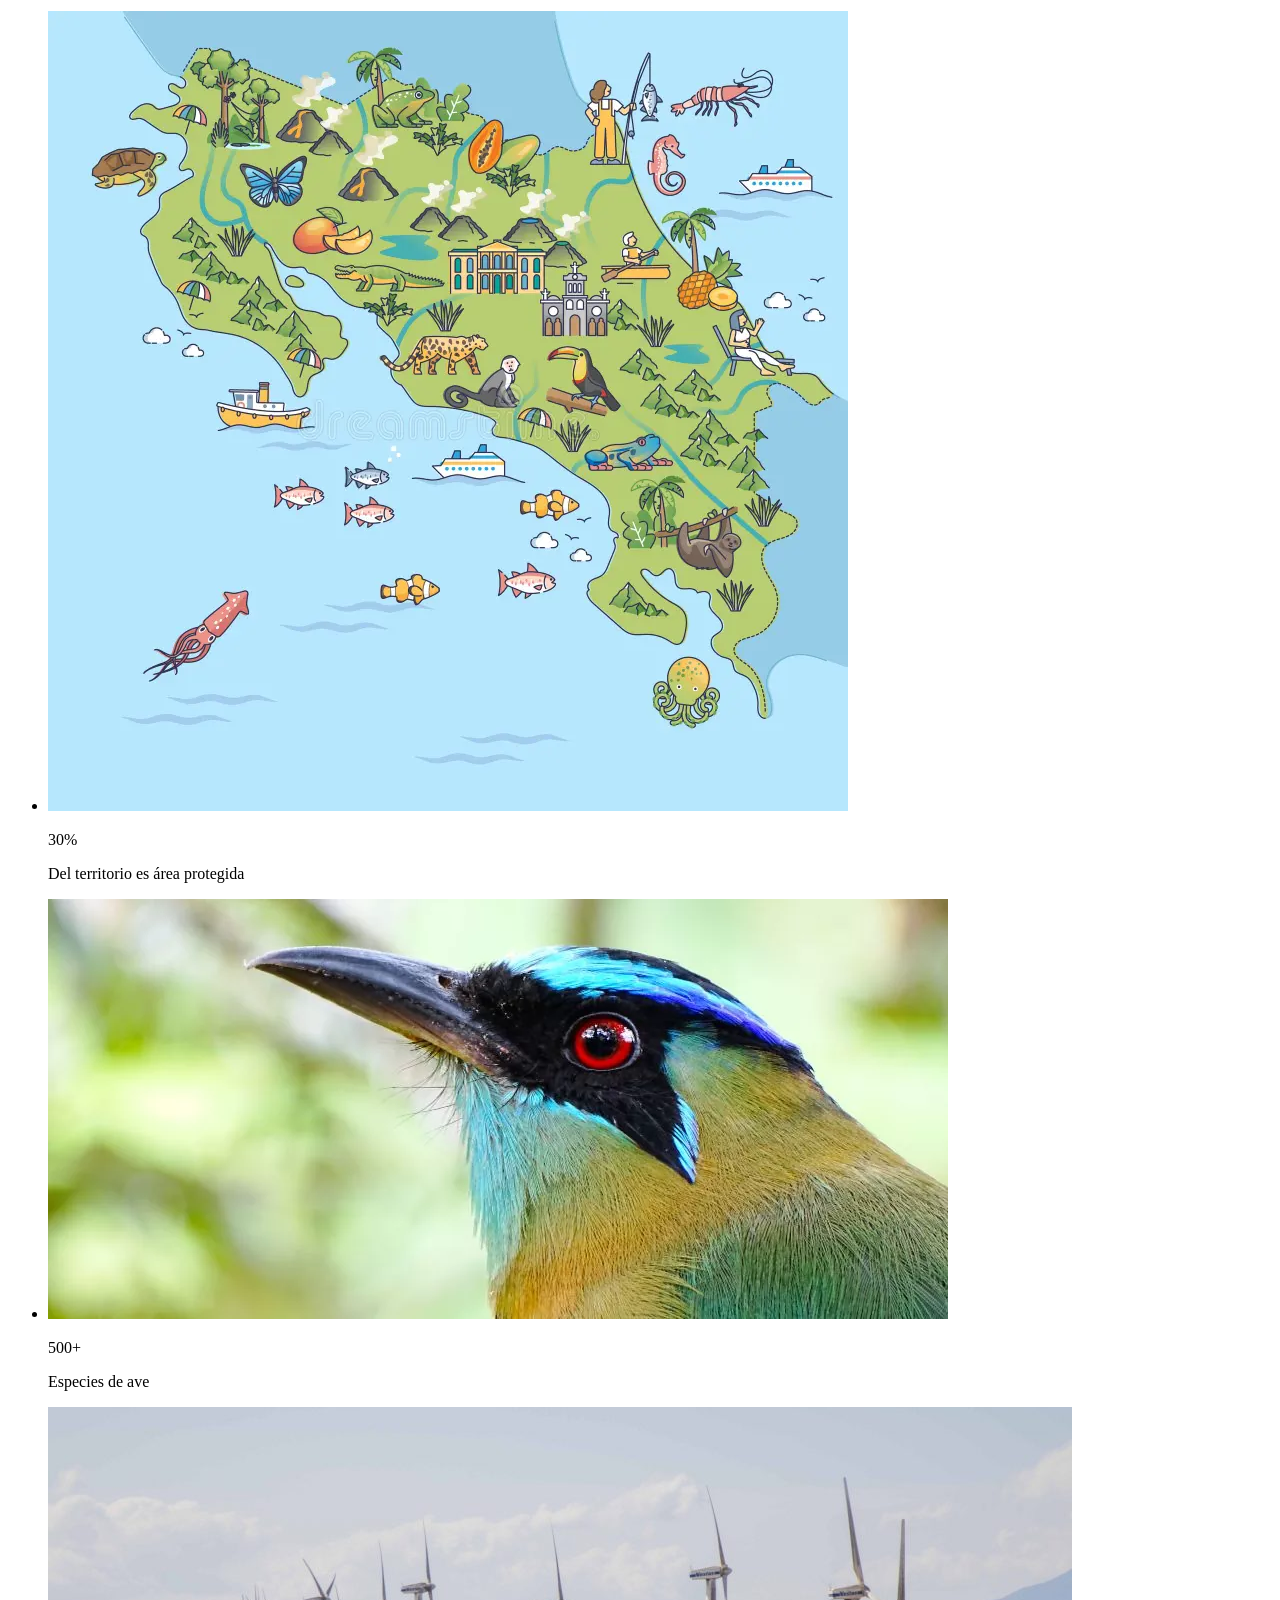
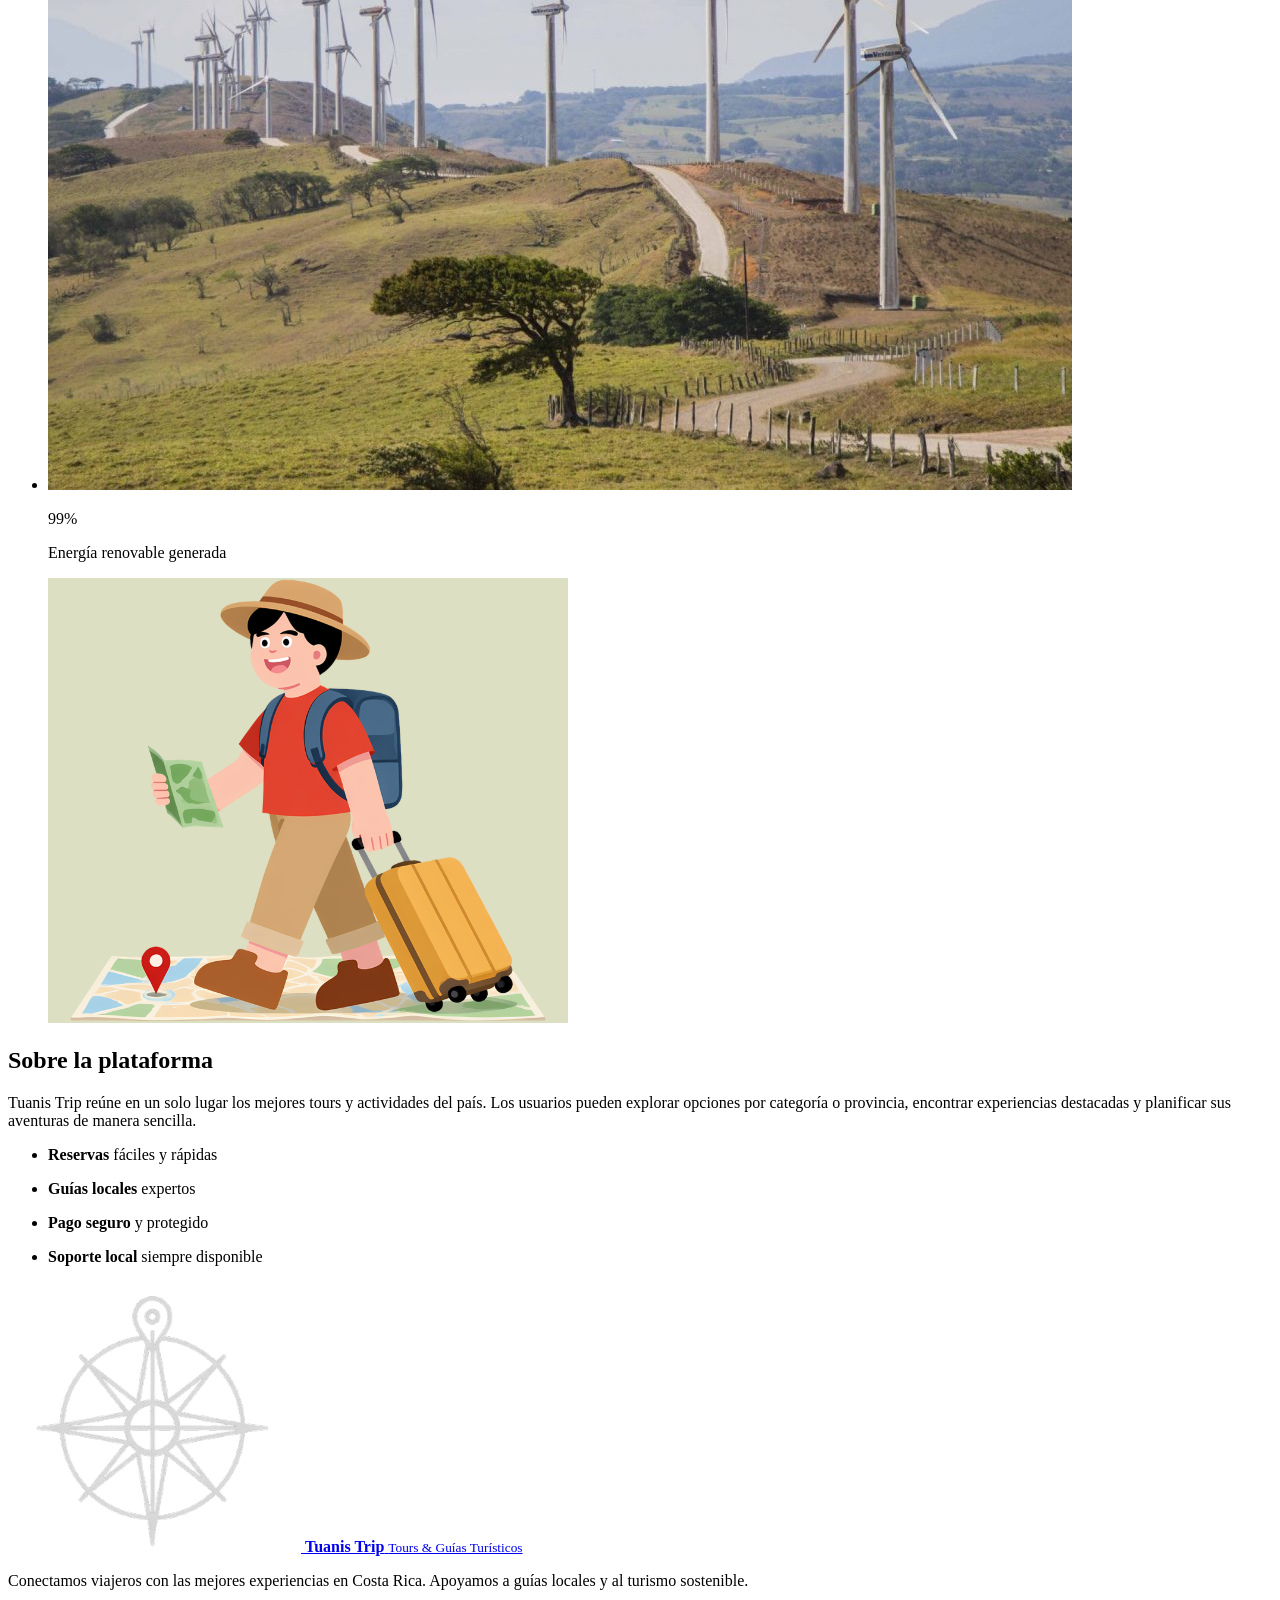
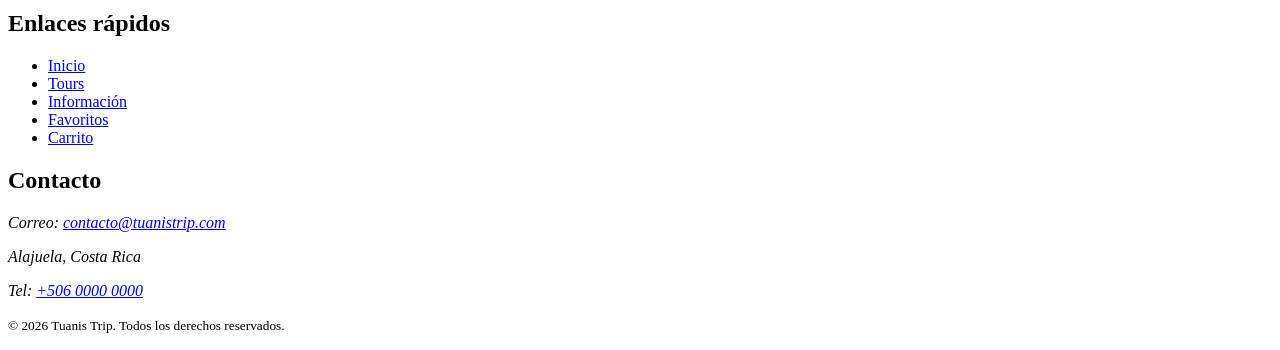
==== commit 85649c45: "Implementar footer, estilos css e imagenes en la carpeta assets" ====
--- a/index.htm
+++ b/index.htm
@@ -445,26 +445,45 @@
     </main>
     
     <!-- Pie de página -->
-    <footer id="contacto">
-        <h3>Contacto</h3>
-        <address>
-            Tuanis Trip<br>
-            Correo: contacto@tuanisTrip.com<br>
-            Alajuela, Costa Rica
-        </address>
-
-        <h3>Enlaces rápidos</h3>
-        <ul>
-            <li><a href="index.html">Inicio</a></li>
-            <li><a href="tours.html">Tours</a></li>
-            <!-- Se pueden añadir más enlaces rapido -->
-        </ul>
-
-        <p>
-            <small>&copy; 2026 TuanisTrip. Todos los derechos reservados.</small>
+    <footer class="site-footer">
+        <div class="footer-container">
+            
+            <div class="footer-brand">
+                <a href="index.html" class="logo">
+                    <img src="assets/images/Logounico.png" alt="Logo de Tuanis Trip">
+                    <span class="logo-text">
+                        <strong>Tuanis Trip</strong>
+                        <small>Tours &amp; Guías Turísticos</small>
+                    </span>
+                </a>
+                <p>Conectamos viajeros con las mejores experiencias en Costa Rica. Apoyamos a guías locales y al turismo sostenible.</p>
+            </div>
+
+            <nav class="footer-column" aria-labelledby="footer-enlaces-heading">
+                <h2 id="footer-enlaces-heading">Enlaces rápidos</h2>
+                <ul>
+                    <li><a href="index.html">Inicio</a></li>
+                    <li><a href="tours.html">Tours</a></li>
+                    <li><a href="informacion.html">Información</a></li>
+                    <li><a href="favoritos.html">Favoritos</a></li>
+                    <li><a href="carrito.html">Carrito</a></li>
+                </ul>
+            </nav>
+
+            <section class="footer-column" aria-labelledby="footer-contacto-heading">
+                <h2 id="footer-contacto-heading">Contacto</h2>
+                <address>
+                    <p>Correo: <a href="mailto:contacto@tuanistrip.com">contacto@tuanistrip.com</a></p>
+                    <p>Alajuela, Costa Rica</p>
+                    <p>Tel: <a href="tel:+50600000000">+506 0000 0000</a></p>
+                </address>
+            </section>
+
+        </div> <p class="copyright">
+            <small>&copy; 2026 Tuanis Trip. Todos los derechos reservados.</small>
         </p>
     </footer>
-
+    
 </body>
 
 </html>
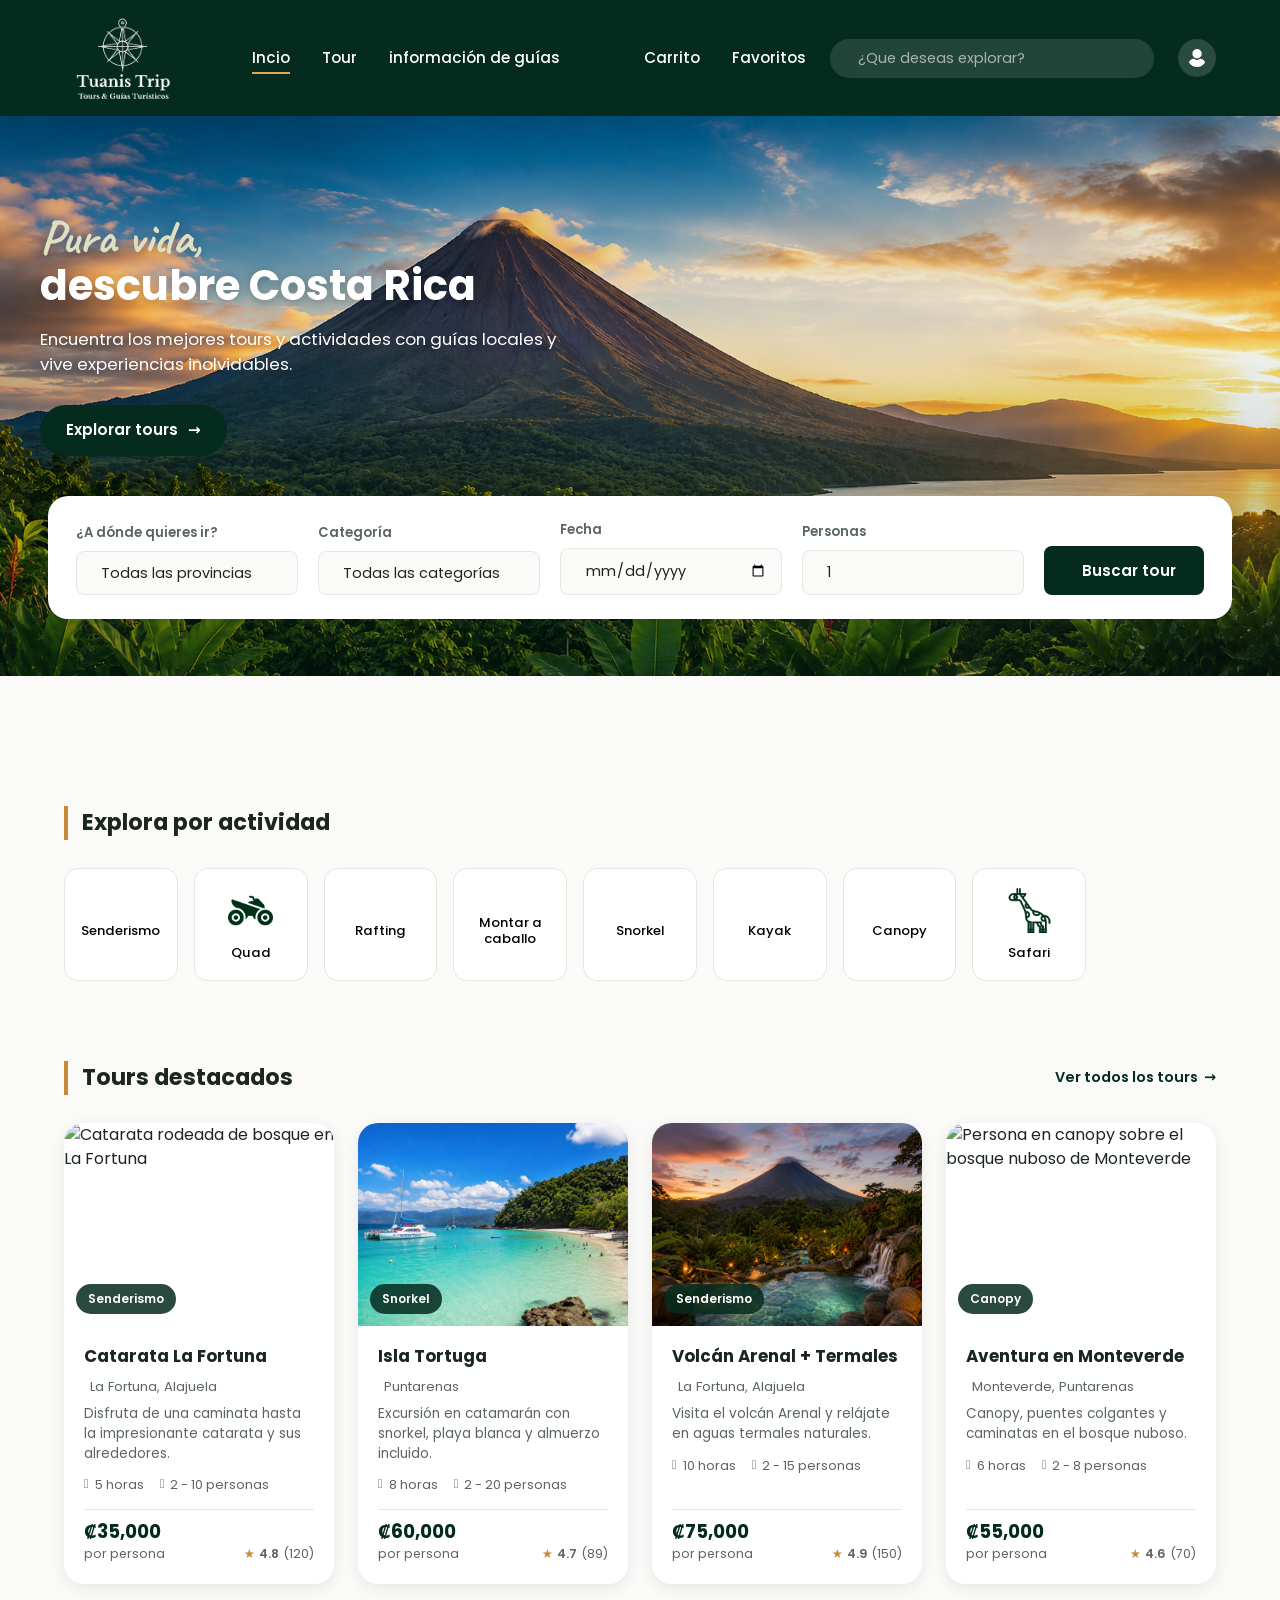
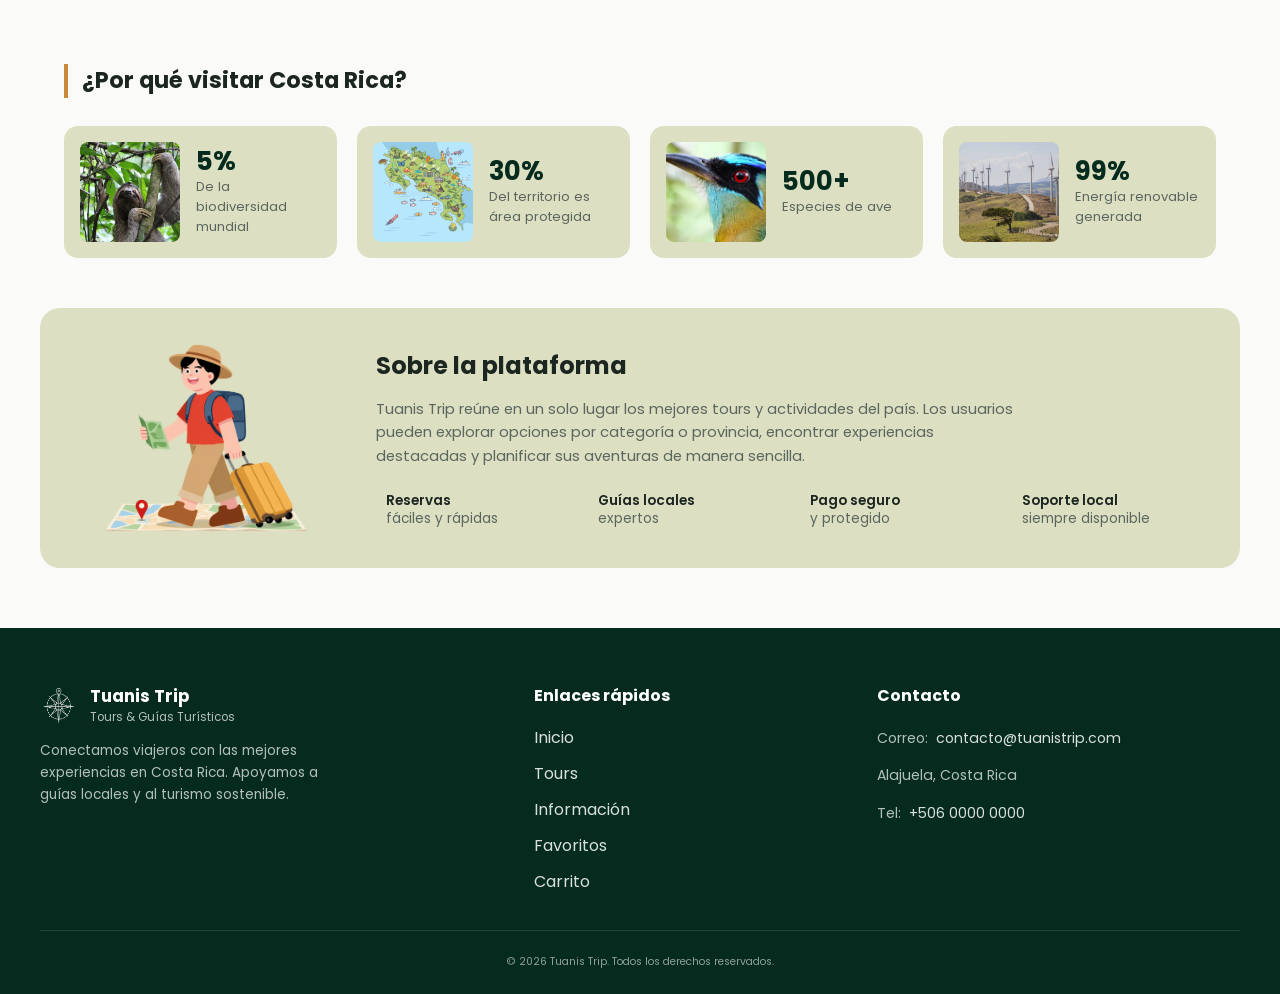
==== commit 6b4b197a: "Vincular style.css a index, eliminar sección innecesaria" ====
--- a/index.htm
+++ b/index.htm
@@ -15,6 +15,7 @@
     integrity="sha512-2SwdPD6INVrV/lHTZbO2nodKhrnDdJK9/kg2XD1r9uGqPo1cUbujc+IYdlYdEErWNu69gVcYgdxlmVmzTWnetw==" 
     crossorigin="anonymous" 
     referrerpolicy="no-referrer"/>
+    <link rel="stylesheet" href="css/style.css">
 
 </head>
 
@@ -55,15 +56,6 @@
         </div>
     </div>
     </header>
-
-    <!-- Imagen de bienvenida -->
-    <section class = "hero-image">
-        <div class = hero-content>
-            <h1>Cada sendero guarda un paisaje que te enamora</h1>
-        </div>
-
-        <img src="assets/images/VolcanArenal.png" alt="Volcan Arenal">
-    </section>
 
     <!-- Contenido principal Filtros y destacados -->
     <main>
--- a/css/style.css
+++ b/css/style.css
@@ -0,0 +1,1075 @@
+/* =====================================================
+TUANIS TRIP — styles.css
+Paleta de marca:
+--verde-oscuro:   #052b1e  (header, footer, botones primarios)
+--beige-verdoso:  #dddfc2  (fondos de secciones alternas)
+--blanco-hueso:   #fafaf8  (fondo general)
+--dorado:         #c8893a  (acentos: botón buscar, rating, badges)
+===================================================== */
+
+@import url('https://fonts.googleapis.com/css2?family=Caveat:wght@600;700&family=Poppins:wght@400;500;600;700&display=swap');
+
+/* -----------------------------------------------------
+1. Variables y reset
+----------------------------------------------------- */
+:root {
+    /* Colores de marca */
+    --verde-oscuro: #052b1e;
+    --verde-oscuro-hover: #0a4530;
+    --beige-verdoso: #dddfc2;
+    --blanco-hueso: #fafaf8;
+    --blanco: #ffffff;
+
+    /* Acento dorado/naranja cálido */
+    --dorado: #c8893a;
+    --dorado-claro: #e0a85f;
+    --dorado-oscuro: #a86f2c;
+
+    /* Texto */
+    --texto-principal: #1c2620;
+    --texto-secundario: #5b665e;
+    --texto-claro: #ffffff;
+
+    /* Bordes y sombras */
+    --borde-suave: #e7e7e0;
+    --sombra-suave: 0 4px 16px rgba(5, 43, 30, 0.08);
+    --sombra-media: 0 8px 24px rgba(5, 43, 30, 0.12);
+    --sombra-fuerte: 0 12px 32px rgba(5, 43, 30, 0.18);
+
+    /* Tipografías */
+    --font-principal: 'Poppins', 'Segoe UI', system-ui, sans-serif;
+    --font-script: 'Caveat', cursive;
+
+    /* Radios */
+    --radio-sm: 8px;
+    --radio-md: 14px;
+    --radio-lg: 20px;
+    --radio-pill: 999px;
+
+    /*Layout */
+    --max-width: 1200px;
+}
+
+* {
+    margin: 0;
+    padding: 0;
+    box-sizing: border-box;
+}
+
+html {
+    scroll-behavior: smooth;
+}
+
+body {
+    font-family: var(--font-principal);
+    color: var(--texto-principal);
+    background-color: var(--blanco-hueso);
+    line-height: 1.5;
+    -webkit-font-smoothing: antialiased;
+}
+
+img {
+    max-width: 100%;
+    display: block;
+}
+
+ul {
+    list-style: none;
+}
+
+a {
+    text-decoration: none;
+    color: inherit;
+}
+
+button {
+    font-family: inherit;
+    cursor: pointer;
+    border: none;
+    background: none;
+}
+
+input, select {
+    font-family: inherit;
+    font-size: 0.95rem;
+    color: var(--texto-principal);
+    border: none;
+    outline: none;
+    background: transparent;
+}
+
+.container {
+    width: 100%;
+    max-width: var(--max-width);
+    margin: 0 auto;
+    padding: 0 24px;
+}
+
+/* -----------------------------------------------------
+2. Header
+----------------------------------------------------- */
+.site-header {
+    background-color: var(--verde-oscuro);
+    color: var(--texto-claro);
+    position: sticky;
+    top: 0;
+    z-index: 100;
+    width: 100%;
+}
+
+.site-header.container {
+    display: flex;
+    align-items: center;
+    justify-content: space-between;
+    gap: 32px;
+    padding-top: 8px;
+    padding-bottom: 8px;
+}
+
+.site-header img[alt="Logo de Tuanis Trip"] {
+    height: 100px;
+    width: auto;
+    flex-shrink: 0;
+}
+
+/* Navegación principal */
+.main-nav ul {
+    display: flex;
+    gap: 32px;
+}
+
+.main-nav a {
+    font-weight: 500;
+    font-size: 0.95rem;
+    color: var(--texto-claro);
+    position: relative;
+    padding-bottom: 4px;
+    transition: opacity 0.2s ease;
+}
+
+.main-nav a:hover {
+    opacity: 0.8;
+}
+
+.main-nav li:first-child a {
+    border-bottom: 2px solid var(--dorado-claro);
+}
+
+/* Acciones del header */
+.header-actions {
+    display: flex;
+    align-items: center;
+    gap: 24px;
+}
+
+.btn-carrito,
+.btn-favoritos {
+    display: flex;
+    align-items: center;
+    gap: 8px;
+    font-size: 0.95rem;
+    font-weight: 500;
+    color: var(--texto-claro);
+    white-space: nowrap;
+    position: relative;
+}
+
+.btn-carrito i,
+.btn-favoritos i {
+    font-size: 1.05rem;
+}
+
+.btn-carrito .fa-heart {
+    order: -1;
+}
+
+.btn-favoritos .fa-cart-shopping {
+    order: -1;
+}
+
+/* Barra de búsqueda en el header */
+.search-tour {
+    display: flex;
+    align-items: center;
+    gap: 10px;
+    background-color: rgba(255, 255, 255, 0.12);
+    border-radius: var(--radio-pill);
+    padding: 9px 18px;
+    min-width: 220px;
+}
+
+.search-tour i {
+    color: rgba(255, 255, 255, 0.7);
+    font-size: 0.9rem;
+}
+
+.search-tour input {
+    color: var(--texto-claro);
+    background: transparent;
+    width: 100%;
+    font-size: 0.9rem;
+}
+
+.search-tour input::placeholder {
+    color: rgba(255, 255, 255, 0.6);
+}
+
+/* Botón / avatar de usuario */
+.btn-usuario {
+    display: flex;
+    align-items: center;
+    justify-content: center;
+    width: 38px;
+    height: 38px;
+    border-radius: 50%;
+    background-color: rgba(255, 255, 255, 0.15);
+    flex-shrink: 0;
+}
+
+.btn-usuario img {
+    width: 18px;
+    height: 18px;
+}
+
+/* -----------------------------------------------------
+3. Hero
+----------------------------------------------------- */
+.hero {
+    position: relative;
+    background-image: linear-gradient(180deg, rgba(5, 43, 30, 0.15) 0%, rgba(5, 43, 30, 0.05) 40%, rgba(5, 43, 30, 0.35) 100%),
+        url('../assets/images/BannerVolcanArenal.png');
+    background-size: cover;
+    background-position: center;
+    min-height: 560px;
+    padding: 80px 24px 110px;
+    display: flex;
+    flex-direction: column;
+    justify-content: center;
+}
+
+.hero-content {
+    max-width: var(--max-width);
+    width: 100%;
+    margin: 0 auto;
+    color: var(--texto-claro);
+}
+
+.hero-content h1 {
+    font-size: 2.6rem;
+    font-weight: 700;
+    line-height: 1.2;
+    margin-bottom: 16px;
+    text-shadow: 0 2px 10px rgba(0, 0, 0, 0.25);
+}
+
+.hero-eyebrow {
+    display: block;
+    font-family: var(--font-script);
+    font-weight: 700;
+    font-size: 3rem;
+    color: var(--beige-verdoso);
+    line-height: 1;
+}
+
+.hero-content p {
+    font-size: 1.05rem;
+    max-width: 520px;
+    margin-bottom: 28px;
+    text-shadow: 0 1px 6px rgba(0, 0, 0, 0.25);
+}
+
+/* Botón primario reutilizable */
+.btn-primary {
+    display: inline-flex;
+    align-items: center;
+    gap: 10px;
+    background-color: var(--verde-oscuro);
+    color: var(--texto-claro);
+    font-weight: 600;
+    font-size: 0.95rem;
+    padding: 14px 26px;
+    border-radius: var(--radio-pill);
+    box-shadow: var(--sombra-media);
+    transition: background-color 0.2s ease, transform 0.2s ease;
+}
+
+.btn-primary:hover {
+    background-color: var(--verde-oscuro-hover);
+    transform: translateY(-2px);
+}
+
+.btn-primary span {
+    transition: transform 0.2s ease;
+}
+
+.btn-primary:hover span {
+    transform: translateX(3px);
+}
+
+/* -----------------------------------------------------
+4. Filtros de búsqueda (tarjeta flotante)
+----------------------------------------------------- */
+.filters {
+    max-width: var(--max-width);
+    width: calc(100% - 48px);
+    margin: 40px auto -70px;
+    background-color: var(--blanco);
+    border-radius: var(--radio-lg);
+    box-shadow: var(--sombra-fuerte);
+    padding: 24px 28px;
+    display: flex;
+    align-items: flex-end;
+    gap: 20px;
+    flex-wrap: wrap;
+    position: relative;
+    z-index: 5;
+}
+
+.filter-group {
+    display: flex;
+    flex-direction: column;
+    gap: 8px;
+    flex: 1;
+    min-width: 160px;
+}
+
+.filter-group label {
+    font-size: 0.82rem;
+    font-weight: 600;
+    color: var(--texto-secundario);
+}
+
+.select-wrapper {
+    display: flex;
+    align-items: center;
+    gap: 10px;
+    border: 1px solid var(--borde-suave);
+    border-radius: var(--radio-sm);
+    padding: 11px 14px;
+    background-color: var(--blanco-hueso);
+    transition: border-color 0.2s ease;
+}
+
+.select-wrapper:hover,
+.select-wrapper:focus-within {
+    border-color: var(--verde-oscuro);
+}
+
+.select-wrapper i {
+    color: var(--verde-oscuro);
+    font-size: 0.95rem;
+    flex-shrink: 0;
+}
+
+.select-wrapper select,
+.select-wrapper input {
+    width: 100%;
+    background: transparent;
+    font-size: 0.9rem;
+    color: var(--texto-principal);
+}
+
+.select-wrapper select {
+    appearance: none;
+    cursor: pointer;
+}
+
+.btn-clear {
+    display: flex;
+    align-items: center;
+    justify-content: center;
+    gap: 10px;
+    background-color: var(--verde-oscuro);
+    color: var(--texto-claro);
+    font-weight: 600;
+    font-size: 0.95rem;
+    padding: 13px 28px;
+    border-radius: var(--radio-sm);
+    white-space: nowrap;
+    transition: background-color 0.2s ease;
+}
+
+.btn-clear:hover {
+    background-color: var(--verde-oscuro-hover);
+}
+
+/* -----------------------------------------------------
+5. Explora por actividad/categoría
+----------------------------------------------------- */
+.actividades-section {
+    max-width: var(--max-width);
+    margin: 0 auto;
+    padding: 130px 24px 60px;
+}
+
+.actividades-section h2 {
+    font-size: 1.4rem;
+    font-weight: 700;
+    margin-bottom: 28px;
+    padding-left: 14px;
+    border-left: 4px solid var(--dorado);
+}
+
+.actividades-grid {
+    display: grid;
+    grid-template-columns: repeat(9, 1fr);
+    gap: 16px;
+}
+
+.actividades-grid li {
+    min-width: 0;
+}
+
+.actividad-card {
+    display: flex;
+    flex-direction: column;
+    align-items: center;
+    justify-content: center;
+    gap: 12px;
+    width: 100%;
+    height: 100%;
+    aspect-ratio: 1 / 1;
+    background-color: var(--blanco);
+    border: 1px solid var(--borde-suave);
+    border-radius: var(--radio-md);
+    padding: 16px 8px;
+    overflow: hidden;
+    transition: transform 0.2s ease, box-shadow 0.2s ease, border-color 0.2s ease;
+}
+
+.actividad-card:hover {
+    transform: translateY(-4px);
+    box-shadow: var(--sombra-suave);
+    border-color: var(--dorado-claro);
+}
+
+.actividad-card i {
+    font-size: 1.6rem;
+    color: var(--verde-oscuro);
+}
+
+.actividad-card img,
+.actividad-card svg {
+    width: 45px;
+    height: 45px;
+    object-fit: contain;
+    flex-shrink: 0;
+    filter: brightness(0) saturate(100%) invert(0.13) sepia(1) saturate(20) hue-rotate(140deg) brightness(0.6);
+}
+
+.actividad-card span {
+    font-size: 0.82rem;
+    font-weight: 500;
+    text-align: center;
+    line-height: 1.2;
+}
+
+/* -----------------------------------------------------
+6. Tours destacados
+----------------------------------------------------- */
+.tours-destacados {
+    max-width: var(--max-width);
+    margin: 0 auto;
+    padding: 20px 24px 50px;
+}
+
+.section-header {
+    display: flex;
+    align-items: center;
+    justify-content: space-between;
+    margin-bottom: 28px;
+}
+
+.section-header h2 {
+    font-size: 1.4rem;
+    font-weight: 700;
+    padding-left: 14px;
+    border-left: 4px solid var(--dorado);
+}
+
+.ver-todos {
+    display: inline-flex;
+    align-items: center;
+    gap: 6px;
+    font-size: 0.9rem;
+    font-weight: 600;
+    color: var(--verde-oscuro);
+    transition: gap 0.2s ease;
+}
+
+.ver-todos:hover {
+    gap: 10px;
+}
+
+.tours-grid {
+    display: grid;
+    grid-template-columns: repeat(4, 1fr);
+    gap: 24px;
+}
+
+.tour-card {
+    background-color: var(--blanco);
+    border-radius: var(--radio-lg);
+    overflow: hidden;
+    box-shadow: var(--sombra-suave);
+    transition: transform 0.25s ease, box-shadow 0.25s ease;
+    height: 100%;
+    display: flex;
+    flex-direction: column;
+}
+
+.tour-card:hover {
+    transform: translateY(-6px);
+    box-shadow: var(--sombra-media);
+}
+
+.tour-card figure {
+    position: relative;
+    width: 100%;
+    aspect-ratio: 4 / 3;
+    overflow: hidden;
+}
+
+.tour-card figure img {
+    width: 100%;
+    height: 100%;
+    object-fit: cover;
+}
+
+.tour-badge {
+    position: absolute;
+    bottom: 12px;
+    left: 12px;
+    background-color: rgba(5, 43, 30, 0.85);
+    color: var(--texto-claro);
+    font-size: 0.75rem;
+    font-weight: 600;
+    padding: 6px 12px;
+    border-radius: var(--radio-pill);
+}
+
+.btn-favorito {
+    position: absolute;
+    top: 12px;
+    right: 12px;
+    width: 34px;
+    height: 34px;
+    border-radius: var(--radio-sm);
+    background-color: var(--blanco);
+    display: flex;
+    align-items: center;
+    justify-content: center;
+    box-shadow: var(--sombra-suave);
+    transition: transform 0.2s ease;
+}
+
+.btn-favorito:hover {
+    transform: scale(1.1);
+}
+
+.btn-favorito img {
+    width: 16px;
+    height: 16px;
+}
+
+.tour-card-content {
+    padding: 18px 20px 20px;
+    display: flex;
+    flex-direction: column;
+    gap: 8px;
+    flex: 1;
+}
+
+.tour-card-content h3 {
+    font-size: 1.05rem;
+    font-weight: 700;
+}
+
+.tour-ubicacion {
+    display: flex;
+    align-items: center;
+    gap: 6px;
+    font-size: 0.82rem;
+    color: var(--texto-secundario);
+}
+
+.tour-ubicacion img {
+    width: 13px;
+    height: 13px;
+}
+
+.tour-card-content > p:not(.tour-ubicacion) {
+    font-size: 0.85rem;
+    color: var(--texto-secundario);
+    line-height: 1.45;
+    margin-bottom: 4px;
+}
+
+.tour-meta {
+    display: flex;
+    gap: 16px;
+    font-size: 0.8rem;
+    color: var(--texto-secundario);
+    margin-bottom: 6px;
+}
+
+.tour-meta li {
+    display: flex;
+    align-items: center;
+    gap: 6px;
+}
+
+.tour-meta li::before {
+    font-family: "Font Awesome 7 Free";
+    font-weight: 400;
+    color: var(--texto-secundario);
+}
+
+.tour-meta li:first-child::before {
+    content: "\f017"; /* fa-clock */
+}
+
+.tour-meta li:last-child::before {
+    content: "\f0c0"; /* fa-users */
+    font-weight: 900;
+}
+
+.tour-precio {
+    display: flex;
+    align-items: flex-end;
+    justify-content: space-between;
+    margin-top: auto;
+    padding-top: 8px;
+    border-top: 1px solid var(--borde-suave);
+}
+
+.tour-precio p {
+    font-size: 0.78rem;
+    color: var(--texto-secundario);
+}
+
+.precio {
+    display: block;
+    font-size: 1.15rem;
+    font-weight: 700;
+    color: var(--verde-oscuro);
+}
+
+.rating {
+    display: flex;
+    align-items: center;
+    gap: 4px;
+    font-weight: 600;
+    font-size: 0.85rem;
+    color: var(--texto-principal);
+}
+
+.rating [aria-hidden="true"] {
+    color: var(--dorado);
+}
+
+.reviews {
+    font-weight: 400;
+    color: var(--texto-secundario);
+}
+
+/* Paginación tipo carrusel */
+.carrusel-paginacion {
+    display: flex;
+    justify-content: center;
+    gap: 8px;
+    margin-top: 32px;
+}
+
+.carrusel-paginacion button {
+    width: 8px;
+    height: 8px;
+    border-radius: 50%;
+    background-color: var(--borde-suave);
+    transition: background-color 0.2s ease, width 0.2s ease;
+}
+
+.carrusel-paginacion button[aria-current="true"] {
+    background-color: var(--verde-oscuro);
+    width: 22px;
+    border-radius: var(--radio-pill);
+}
+
+/* -----------------------------------------------------
+7. ¿Por qué visitar Costa Rica?
+----------------------------------------------------- */
+.por-que-visitar {
+    max-width: var(--max-width);
+    margin: 0 auto;
+    padding: 30px 24px 50px;
+}
+
+.por-que-visitar h2 {
+    font-size: 1.4rem;
+    font-weight: 700;
+    margin-bottom: 28px;
+    padding-left: 14px;
+    border-left: 4px solid var(--dorado);
+}
+
+.stats-grid {
+    display: grid;
+    grid-template-columns: repeat(4, 1fr);
+    gap: 20px;
+}
+
+.stat-card {
+    display: flex;
+    align-items: center;
+    gap: 16px;
+    background-color: var(--beige-verdoso);
+    border-radius: var(--radio-md);
+    padding: 16px;
+    overflow: hidden;
+}
+
+.stat-card img {
+    width: 100px;
+    height: 100px;
+    object-fit: cover;
+    border-radius: var(--radio-sm);
+    flex-shrink: 0;
+}
+
+.stat-number {
+    font-size: 1.6rem;
+    font-weight: 700;
+    color: var(--verde-oscuro);
+    line-height: 1.1;
+}
+
+.stat-label {
+    font-size: 0.82rem;
+    color: var(--texto-secundario);
+    margin-top: 2px;
+}
+
+/* -----------------------------------------------------
+8. Sobre la plataforma
+----------------------------------------------------- */
+.sobre-plataforma {
+    max-width: var(--max-width);
+    margin: 0 auto 60px;
+    background-color: var(--beige-verdoso);
+    border-radius: var(--radio-lg);
+    display: grid;
+    grid-template-columns: 260px 1fr;
+    gap: 40px;
+    align-items: center;
+    padding: 36px;
+}
+
+.sobre-plataforma figure {
+    width: 100%;
+}
+
+.sobre-plataforma figure img {
+    width: 100%;
+    max-width: 220px;
+    margin: 0 auto;
+}
+
+.plataforma-content h2 {
+    font-size: 1.5rem;
+    font-weight: 700;
+    margin-bottom: 14px;
+}
+
+.plataforma-content > p {
+    font-size: 0.92rem;
+    color: var(--texto-secundario);
+    line-height: 1.6;
+    max-width: 640px;
+    margin-bottom: 24px;
+}
+
+.plataforma-features {
+    display: grid;
+    grid-template-columns: repeat(4, 1fr);
+    gap: 20px;
+}
+
+.plataforma-features li {
+    display: flex;
+    align-items: center;
+    gap: 10px;
+}
+
+.plataforma-features img {
+    width: 22px;
+    height: 22px;
+    flex-shrink: 0;
+}
+
+.plataforma-features p {
+    font-size: 0.85rem;
+    color: var(--texto-secundario);
+    line-height: 1.3;
+}
+
+.plataforma-features strong {
+    display: block;
+    color: var(--texto-principal);
+    font-weight: 600;
+}
+
+/* -----------------------------------------------------
+9. Footer
+----------------------------------------------------- */
+.site-footer {
+    background-color: var(--verde-oscuro);
+    color: rgba(255, 255, 255, 0.85);
+    padding: 56px 24px 24px;
+}
+
+
+.footer-container {
+    max-width: var(--max-width);
+    margin: 0 auto;
+    display: grid;
+    grid-template-columns: 1.5fr 1fr 1.2fr; 
+    gap: 40px;
+    padding-bottom: 36px;
+    border-bottom: 1px solid rgba(255, 255, 255, 0.12);
+}
+
+.footer-brand {
+    display: flex;
+    flex-direction: column;
+}
+
+.footer-brand > a.logo {
+    display: flex;
+    align-items: center;
+    gap: 12px;
+    margin-bottom: 14px;
+    text-decoration: none; /* Evita subrayados en el logo */
+}
+
+.footer-brand > a.logo img {
+    width: 38px;
+    height: 38px;
+}
+
+.logo-text {
+    display: flex;
+    flex-direction: column;
+    color: var(--texto-claro);
+}
+
+.logo-text strong {
+    font-size: 1.05rem;
+    font-weight: 700;
+}
+
+.logo-text small {
+    font-size: 0.72rem;
+    opacity: 0.7;
+}
+
+.footer-brand > p {
+    font-size: 0.85rem;
+    line-height: 1.6;
+    max-width: 300px; 
+    color: rgba(255, 255, 255, 0.7);
+    margin: 0;
+}
+
+
+.footer-column h2 {
+    color: var(--texto-claro);
+    font-size: 1rem;
+    font-weight: 700;
+    margin-bottom: 18px;
+}
+
+.footer-column ul {
+    list-style: none; /* Asegura limpiar los puntitos de la lista */
+    padding: 0;
+    margin: 0;
+    display: flex;
+    flex-direction: column;
+    gap: 12px;
+}
+
+.footer-column nav a {
+    font-size: 0.88rem;
+    color: rgba(255, 255, 255, 0.7);
+    text-decoration: none;
+    transition: color 0.2s ease;
+}
+
+.footer-column nav a:hover {
+    color: var(--texto-claro);
+}
+
+.footer-column address {
+    font-size: 0.88rem;
+    line-height: 1.8;
+    color: rgba(255, 255, 255, 0.7);
+    font-style: normal;
+}
+
+.footer-column address p {
+    margin: 0 0 12px 0;
+    display: flex;
+    align-items: center;
+    gap: 8px; 
+}
+
+.footer-column address a {
+    color: rgba(255, 255, 255, 0.85);
+    text-decoration: none;
+}
+
+.footer-column address a:hover {
+    color: var(--dorado-claro);
+}
+
+.copyright {
+    max-width: var(--max-width);
+    margin: 0 auto;
+    padding-top: 20px;
+    text-align: center;
+    font-size: 0.8rem;
+    color: rgba(255, 255, 255, 0.55);
+}
+
+/* -----------------------------------------------------
+10. Responsive
+----------------------------------------------------- */
+
+/* Tablets */
+@media (max-width: 1024px) {
+    .actividades-grid {
+        grid-template-columns: repeat(5, 1fr);
+    }
+
+    .tours-grid {
+        grid-template-columns: repeat(2, 1fr);
+    }
+
+    .stats-grid {
+        grid-template-columns: repeat(2, 1fr);
+    }
+
+    .sobre-plataforma {
+        grid-template-columns: 1fr;
+        text-align: center;
+    }
+
+    .sobre-plataforma figure img {
+        margin: 0 auto;
+    }
+
+    .plataforma-features {
+        grid-template-columns: repeat(2, 1fr);
+        text-align: left;
+    }
+
+    .footer-brand {
+        grid-template-columns: 1fr 1fr;
+        row-gap: 32px;
+    }
+
+    .search-tour {
+        display: none;
+    }
+}
+
+/* Móviles */
+@media (max-width: 768px) {
+    .site-header.container {
+        flex-wrap: wrap;
+        gap: 16px;
+    }
+
+    .main-nav {
+        order: 3;
+        width: 100%;
+    }
+
+    .main-nav ul {
+        justify-content: space-between;
+        gap: 12px;
+    }
+
+    .hero {
+        padding: 56px 16px 90px;
+        min-height: auto;
+    }
+
+    .hero-content h1 {
+        font-size: 1.9rem;
+    }
+
+    .hero-eyebrow {
+        font-size: 2.2rem;
+    }
+
+    .filters {
+        flex-direction: column;
+        align-items: stretch;
+        width: calc(100% - 32px);
+        margin: 30px auto -90px;
+    }
+
+    .filter-group {
+        min-width: 100%;
+    }
+
+    .btn-clear {
+        width: 100%;
+    }
+
+    .actividades-section {
+        padding-top: 150px;
+    }
+
+    .actividades-grid {
+        grid-template-columns: repeat(3, 1fr);
+    }
+
+    .tours-grid {
+        grid-template-columns: 1fr;
+    }
+
+    .section-header {
+        flex-direction: column;
+        align-items: flex-start;
+        gap: 10px;
+    }
+
+    .stats-grid {
+        grid-template-columns: 1fr;
+    }
+
+    .plataforma-features {
+        grid-template-columns: 1fr;
+    }
+
+    .footer-brand {
+        grid-template-columns: 1fr;
+    }
+}
+
+@media (max-width: 480px) {
+    .actividades-grid {
+        grid-template-columns: repeat(2, 1fr);
+    }
+
+    .header-actions {
+        gap: 14px;
+        flex-wrap: wrap;
+    }
+
+    .btn-carrito span,
+    .btn-favoritos span {
+        display: none;
+    }
+}
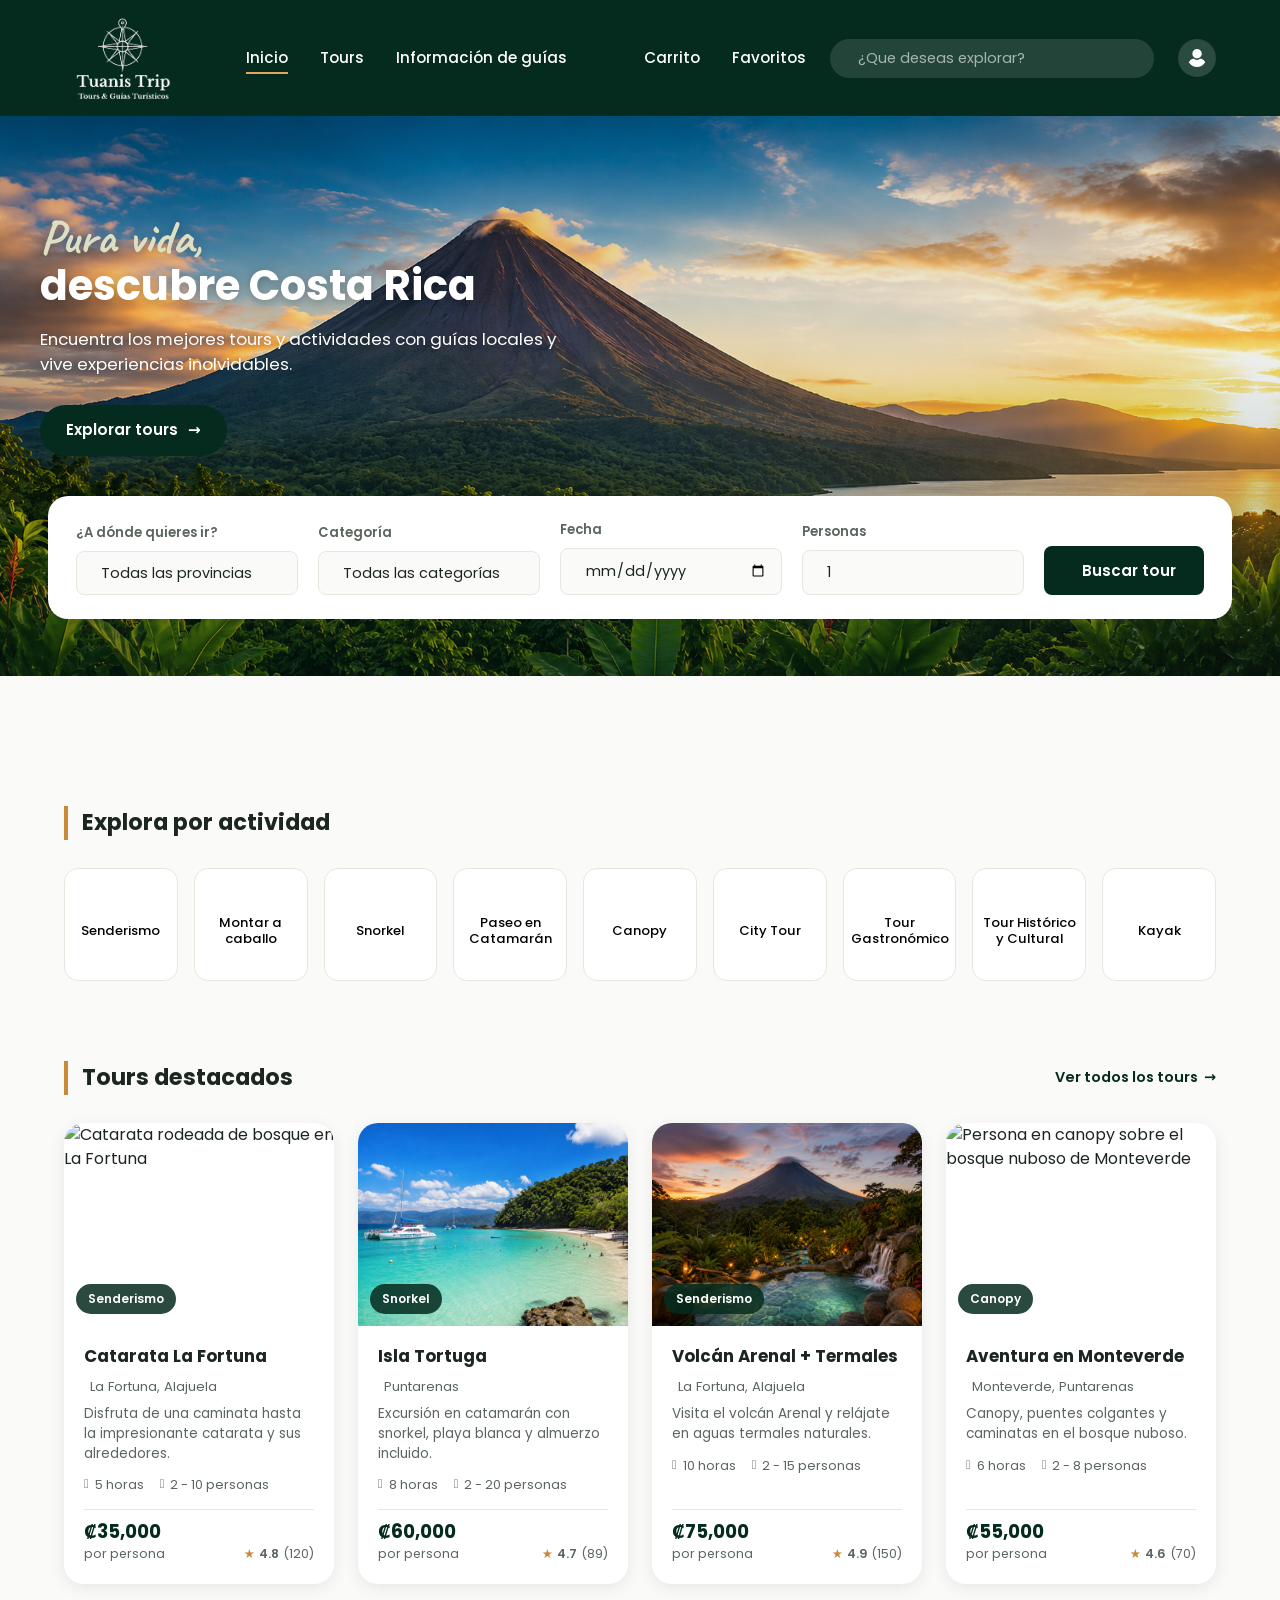
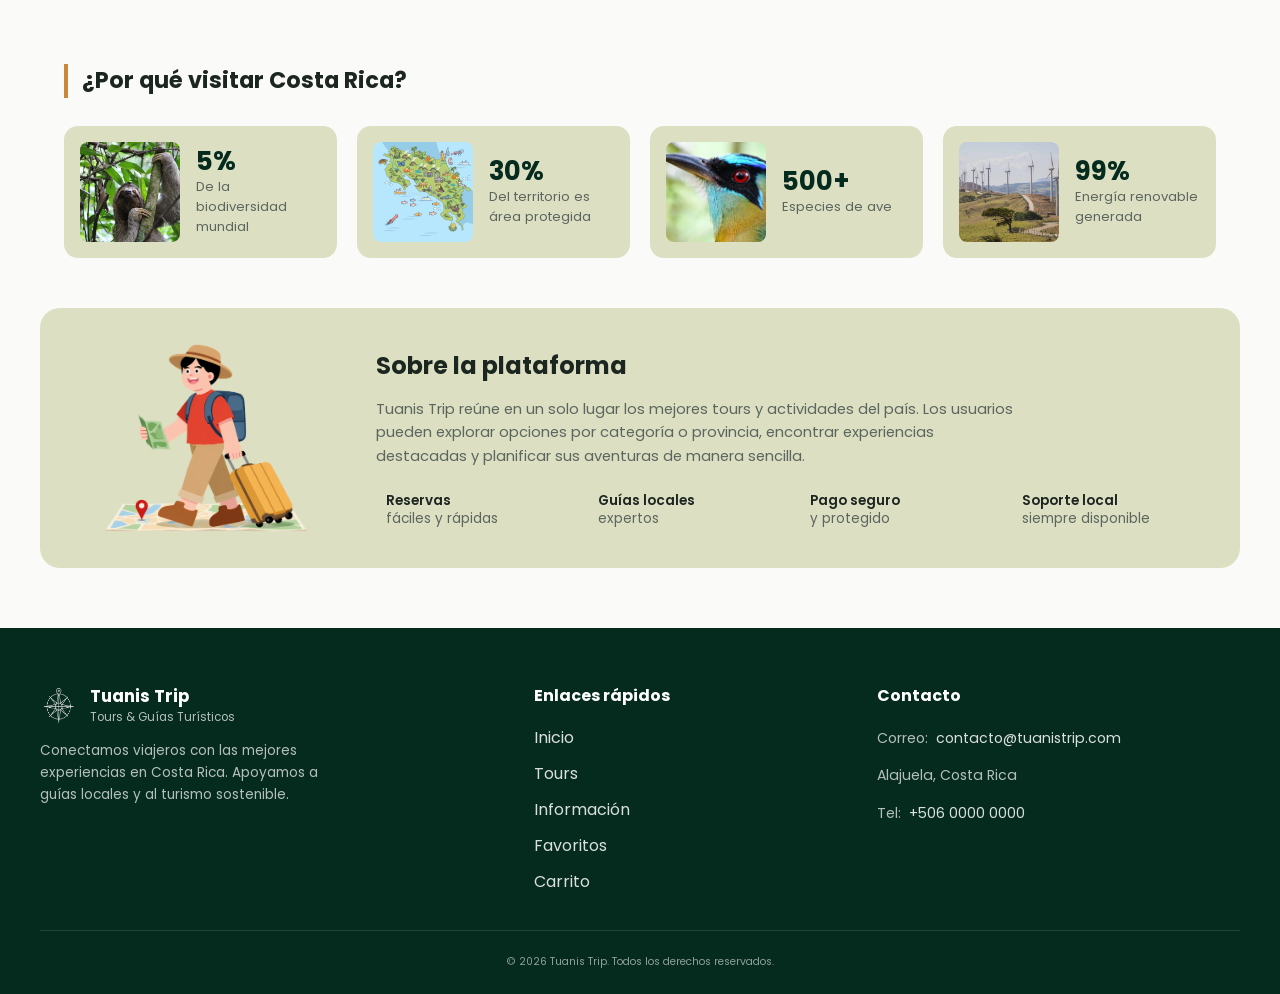
==== commit a49470f5: "Modifica el explorador de actividades y errores ortográficos" ====
--- a/index.htm
+++ b/index.htm
@@ -33,9 +33,9 @@
         <nav class = "main-nav">
             <!--Lista desordenada-->
             <ul>
-                <li><a href="index.html">Incio</a></li>
-                <li><a href="tour.html">Tour</a></li>
-                <li><a información href="informacionGuia.html">información de guías</a></li>
+                <li><a href="index.html">Inicio</a></li>
+                <li><a href="tours.html">Tours</a></li>
+                <li><a información href="informacionGuia.html">Información de guías</a></li>
             </ul>
         </nav>
         
@@ -147,28 +147,6 @@
                 <li>
                     <button type="button"
                             class="actividad-card"
-                            data-categoria="quad">
-
-                        <img src="assets/images/quad.png" alt="Icono de quad">
-                        <span>Quad</span>
-
-                    </button>
-                </li>
-
-                <li>
-                    <button type="button"
-                            class="actividad-card"
-                            data-categoria="rafting">
-
-                        <i class="fa-solid fa-water"></i>
-                        <span>Rafting</span>
-
-                    </button>
-                </li>
-
-                <li>
-                    <button type="button"
-                            class="actividad-card"
                             data-categoria="montarCaballo">
 
                         <i class="fa-solid fa-horse"></i>
@@ -191,10 +169,10 @@
                 <li>
                     <button type="button"
                             class="actividad-card"
-                            data-categoria="kayak">
+                            data-categoria="canopy">
 
                         <i class="fa-solid fa-ship"></i>
-                        <span>Kayak</span>
+                        <span>Paseo en Catamarán</span>
 
                     </button>
                 </li>
@@ -213,13 +191,47 @@
                 <li>
                     <button type="button"
                             class="actividad-card"
-                            data-categoria="safari">
-
-                        <img src="assets/images/safari.png" alt="Icono de Safari">
-                        <span>Safari</span>
-
-                    </button>
-                </li>
+                            data-categoria="cityTour">
+
+                        <i class="fa-solid fa-tree-city"></i>
+                        <span>City Tour</span>
+
+                    </button>
+                </li>
+
+                <li>
+                    <button type="button"
+                            class="actividad-card"
+                            data-categoria="tourGastronomico">
+
+                        <i class="fa-solid fa-utensils"></i>
+                        <span>Tour Gastronómico</span>
+
+                    </button>
+                </li>
+
+                <li>
+                    <button type="button"
+                            class="actividad-card"
+                            data-categoria="tourHistoricoCultural">
+
+                        <i class="fa-solid fa-masks-theater"></i>
+                        <span>Tour Histórico y Cultural</span>
+
+                    </button>
+                </li>
+
+                <li>
+                    <button type="button"
+                            class="actividad-card"
+                            data-categoria="kayak">
+
+                        <i class="fa-solid fa-sailboat"></i>
+                        <span>Kayak</span>
+
+                    </button>
+                </li>
+
             </ul>
         </section>
         
--- a/css/style.css
+++ b/css/style.css
@@ -880,7 +880,6 @@
     margin: 0;
 }
 
-
 .footer-column h2 {
     color: var(--texto-claro);
     font-size: 1rem;
